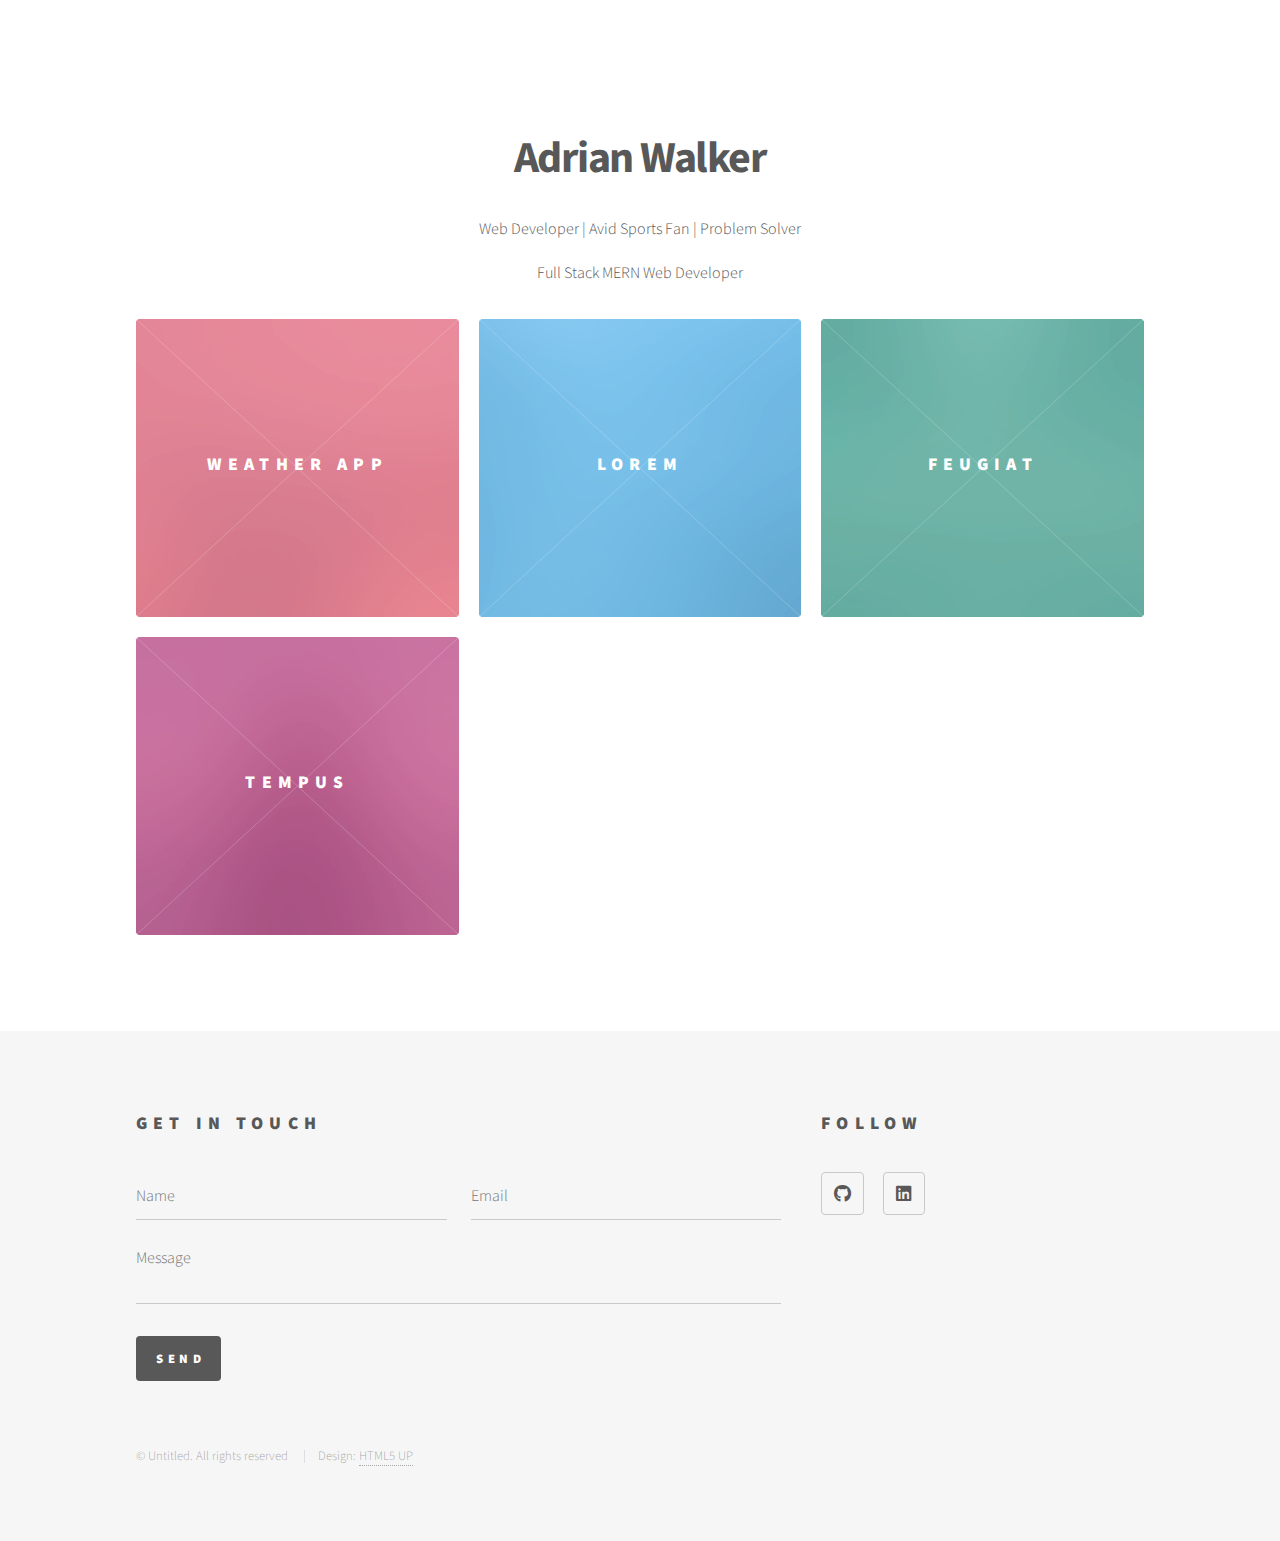
==== index.html @ 92f8aa4a "portfolio" ====
<!DOCTYPE HTML>
<!--
	Phantom by HTML5 UP
	html5up.net | @ajlkn
	Free for personal and commercial use under the CCA 3.0 license (html5up.net/license)
-->
<html>

<head>
	<title>Adrian Walker Portfolio</title>
	<meta charset="utf-8" />
	<meta name="viewport" content="width=device-width, initial-scale=1, user-scalable=no" />
	<link rel="stylesheet" href="assets/css/main.css" />
	<noscript>
		<link rel="stylesheet" href="assets/css/noscript.css" />
	</noscript>
</head>

<body class="is-preload">
	<!-- Wrapper -->
	<div id="wrapper">

		<!-- Header -->
		<header id="header">
			<div class="inner">

				<!-- Logo -->
				<!-- <a href="index.html" class="logo">
									<span class="symbol"><img src="images/logo.svg" alt="" /></span><span class="title">Adrian Walker</span>
								</a> -->

				<!-- Nav -->
				<!-- <nav>
									<ul>
										<li><a href="#menu">Menu</a></li>
									</ul>
								</nav> -->

			</div>
		</header>

		<!-- Menu
					<nav id="menu">
						<h2>Menu</h2>
						<ul>
							<li><a href="index.html">Home</a></li>
							<li><a href="generic.html">Ipsum veroeros</a></li>
							<li><a href="generic.html">Tempus etiam</a></li>
							<li><a href="generic.html">Consequat dolor</a></li>
							<li><a href="elements.html">Elements</a></li>
						</ul>
					</nav> -->

		<!-- Main -->
		<div id="main">
			<div class="inner">
				<header id="name">
					<h1>Adrian Walker</h1>
					<p>Web Developer | Avid Sports Fan | Problem Solver</p>
					<p>Full Stack MERN Web Developer</p>
				</header>
				<section class="tiles">
					<article class="style1">
						<span class="image">
							<img src="images/pic01.jpg" alt="" />
						</span>
						<a href="generic.html">
							<h2>Weather App</h2>
							<div class="content">
								<ul>
									<li>React</li>
									<li>Javascript</li>
									<li>Css</li>
								</ul>
							</div>
						</a>
					</article>
					<article class="style2">
						<span class="image">
							<img src="images/pic02.jpg" alt="" />
						</span>
						<a href="generic.html">
							<h2>Lorem</h2>
							<div class="content">
								<p>Sed nisl arcu euismod sit amet nisi lorem etiam dolor veroeros et feugiat.</p>
							</div>
						</a>
					</article>
					<article class="style3">
						<span class="image">
							<img src="images/pic03.jpg" alt="" />
						</span>
						<a href="generic.html">
							<h2>Feugiat</h2>
							<div class="content">
								<p>Sed nisl arcu euismod sit amet nisi lorem etiam dolor veroeros et feugiat.</p>
							</div>
						</a>
					</article>
					<article class="style4">
						<span class="image">
							<img src="images/pic04.jpg" alt="" />
						</span>
						<a href="generic.html">
							<h2>Tempus</h2>
							<div class="content">
								<p>Sed nisl arcu euismod sit amet nisi lorem etiam dolor veroeros et feugiat.</p>
							</div>
						</a>
					</article>
					<!-- <article class="style5">
						<span class="image">
							<img src="images/pic05.jpg" alt="" />
						</span>
						<a href="generic.html">
							<h2>Aliquam</h2>
							<div class="content">
								<p>Sed nisl arcu euismod sit amet nisi lorem etiam dolor veroeros et feugiat.</p>
							</div>
						</a>
					</article>
					<article class="style6">
						<span class="image">
							<img src="images/pic06.jpg" alt="" />
						</span>
						<a href="generic.html">
							<h2>Veroeros</h2>
							<div class="content">
								<p>Sed nisl arcu euismod sit amet nisi lorem etiam dolor veroeros et feugiat.</p>
							</div>
						</a>
					</article> -->
					<!-- <article class="style2">
						<span class="image">
							<img src="images/pic07.jpg" alt="" />
						</span>
						<a href="generic.html">
							<h2>Ipsum</h2>
							<div class="content">
								<p>Sed nisl arcu euismod sit amet nisi lorem etiam dolor veroeros et feugiat.</p>
							</div>
						</a>
					</article>
					<article class="style3">
						<span class="image">
							<img src="images/pic08.jpg" alt="" />
						</span>
						<a href="generic.html">
							<h2>Dolor</h2>
							<div class="content">
								<p>Sed nisl arcu euismod sit amet nisi lorem etiam dolor veroeros et feugiat.</p>
							</div>
						</a>
					</article>
					<article class="style1">
						<span class="image">
							<img src="images/pic09.jpg" alt="" />
						</span>
						<a href="generic.html">
							<h2>Nullam</h2>
							<div class="content">
								<p>Sed nisl arcu euismod sit amet nisi lorem etiam dolor veroeros et feugiat.</p>
							</div>
						</a>
					</article> -->
					<!-- <article class="style5">
						<span class="image">
							<img src="images/pic10.jpg" alt="" />
						</span>
						<a href="generic.html">
							<h2>Ultricies</h2>
							<div class="content">
								<p>Sed nisl arcu euismod sit amet nisi lorem etiam dolor veroeros et feugiat.</p>
							</div>
						</a>
					</article>
					<article class="style6">
						<span class="image">
							<img src="images/pic11.jpg" alt="" />
						</span>
						<a href="generic.html">
							<h2>Dictum</h2>
							<div class="content">
								<p>Sed nisl arcu euismod sit amet nisi lorem etiam dolor veroeros et feugiat.</p>
							</div>
						</a>
					</article>
					<article class="style4">
						<span class="image">
							<img src="images/pic12.jpg" alt="" />
						</span>
						<a href="generic.html">
							<h2>Pretium</h2>
							<div class="content">
								<p>Sed nisl arcu euismod sit amet nisi lorem etiam dolor veroeros et feugiat.</p>
							</div>
						</a>
					</article> -->
				</section>
			</div>
		</div>

		<!-- Footer -->
		<footer id="footer">
			<div class="inner">
				<section>
					<h2>Get in touch</h2>
					<form method="post" action="#">
						<div class="fields">
							<div class="field half">
								<input type="text" name="name" id="name" placeholder="Name" />
							</div>
							<div class="field half">
								<input type="email" name="email" id="email" placeholder="Email" />
							</div>
							<div class="field">
								<textarea name="message" id="message" placeholder="Message"></textarea>
							</div>
						</div>
						<ul class="actions">
							<li><input type="submit" value="Send" class="primary" /></li>
						</ul>
					</form>
				</section>
				<section>
					<h2>Follow</h2>
					<ul class="icons">
						<!-- <li><a href="#" class="icon brands style2 fa-twitter"><span class="label">Twitter</span></a>
						</li>
						<li><a href="#" class="icon brands style2 fa-facebook-f"><span class="label">Facebook</span></a>
						</li>
						<li><a href="#" class="icon brands style2 fa-instagram"><span class="label">Instagram</span></a>
						</li>
						<li><a href="#" class="icon brands style2 fa-dribbble"><span class="label">Dribbble</span></a>
						</li> -->
						<li><a href="#" class="icon brands style2 fa-github"><span class="label">GitHub</span></a></li>
						<li><a href="#" class="icon brands style2 fa-linkedin"><span class="label">500px</span></a></li>
						<!-- <li><a href="#" class="icon solid style2 fa-phone"><span class="label">Phone</span></a></li> -->
						<!-- <li><a href="#" class="icon solid style2 fa-envelope"><span class="label">Email</span></a></li> -->
					</ul>
				</section>
				<ul class="copyright">
					<li>&copy; Untitled. All rights reserved</li>
					<li>Design: <a href="http://html5up.net">HTML5 UP</a></li>
				</ul>
			</div>
		</footer>

	</div>

	<!-- Scripts -->
	<script src="assets/js/jquery.min.js"></script>
	<script src="assets/js/browser.min.js"></script>
	<script src="assets/js/breakpoints.min.js"></script>
	<script src="assets/js/util.js"></script>
	<script src="assets/js/main.js"></script>

</body>

</html>
---- assets/css/main.css ----
@import url(fontawesome-all.min.css);
@import url("https://fonts.googleapis.com/css?family=Source+Sans+Pro:300,700,900");

/*
	Phantom by HTML5 UP
	html5up.net | @ajlkn
	Free for personal and commercial use under the CCA 3.0 license (html5up.net/license)
*/

html, body, div, span, applet, object,
iframe, h1, h2, h3, h4, h5, h6, p, blockquote,
pre, a, abbr, acronym, address, big, cite,
code, del, dfn, em, img, ins, kbd, q, s, samp,
small, strike, strong, sub, sup, tt, var, b,
u, i, center, dl, dt, dd, ol, ul, li, fieldset,
form, label, legend, table, caption, tbody,
tfoot, thead, tr, th, td, article, aside,
canvas, details, embed, figure, figcaption,
footer, header, hgroup, menu, nav, output, ruby,
section, summary, time, mark, audio, video {
	margin: 0;
	padding: 0;
	border: 0;
	font-size: 100%;
	font: inherit;
	vertical-align: baseline;}

article, aside, details, figcaption, figure,
footer, header, hgroup, menu, nav, section {
	display: block;}

body {
	line-height: 1;
}


ol, ul {
	list-style: none;
}

blockquote, q {
	quotes: none;
}

	blockquote:before, blockquote:after, q:before, q:after {
		content: '';
		content: none;
	}

table {
	border-collapse: collapse;
	border-spacing: 0;
}

body {
	-webkit-text-size-adjust: none;
}

mark {
	background-color: transparent;
	color: inherit;
}

input::-moz-focus-inner {
	border: 0;
	padding: 0;
}

input, select, textarea {
	-moz-appearance: none;
	-webkit-appearance: none;
	-ms-appearance: none;
	appearance: none;
}

/* Basic */

	@-ms-viewport {
		width: device-width;
	}

	body {
		-ms-overflow-style: scrollbar;
	}

	@media screen and (max-width: 480px) {

		html, body {
			min-width: 320px;
		}

	}

	html {
		box-sizing: border-box;
	}

	*, *:before, *:after {
		box-sizing: inherit;
	}

	body {
		background: #ffffff;
	}

		body.is-preload *, body.is-preload *:before, body.is-preload *:after {
			-moz-animation: none !important;
			-webkit-animation: none !important;
			-ms-animation: none !important;
			animation: none !important;
			-moz-transition: none !important;
			-webkit-transition: none !important;
			-ms-transition: none !important;
			transition: none !important;
		}

/* Type */

	body, input, select, textarea {
		color: #585858;
		font-family: "Source Sans Pro", Helvetica, sans-serif;
		font-size: 16pt;
		font-weight: 300;
		line-height: 1.75;
	}

		@media screen and (max-width: 1680px) {

			body, input, select, textarea {
				font-size: 14pt;
			}

		}

		@media screen and (max-width: 1280px) {

			body, input, select, textarea {
				font-size: 12pt;
			}

		}

	a {
		-moz-transition: border-bottom-color 0.2s ease, color 0.2s ease;
		-webkit-transition: border-bottom-color 0.2s ease, color 0.2s ease;
		-ms-transition: border-bottom-color 0.2s ease, color 0.2s ease;
		transition: border-bottom-color 0.2s ease, color 0.2s ease;
		text-decoration: none;
		color: #585858;
		border-bottom: dotted 1px rgba(88, 88, 88, 0.5);
	}

		a:hover {
			border-bottom-color: transparent;
			color: #f2849e !important;
		}

	strong, b {
		font-weight: 900;
	}

	em, i {
		font-style: italic;
	}

	p {
		margin: 0 0 2em 0;
	}

	h1 {
		font-size: 2.75em;
		font-weight: 700;
		line-height: 1.3;
		margin: 0 0 1em 0;
		letter-spacing: -0.035em;
	}

		h1 a {
			color: inherit;
		}

		@media screen and (max-width: 736px) {

			h1 {
				font-size: 2em;
				margin: 0 0 1em 0;
			}

		}

		@media screen and (max-width: 360px) {

			h1 {
				font-size: 1.75em;
			}

		}

	h2, h3, h4, h5, h6 {
		font-weight: 900;
		line-height: 1.5;
		margin: 0 0 2em 0;
		text-transform: uppercase;
		letter-spacing: 0.35em;
	}

		h2 a, h3 a, h4 a, h5 a, h6 a {
			color: inherit;
		}

	h2 {
		font-size: 1.1em;
	}

	h3 {
		font-size: 1em;
	}

	h4 {
		font-size: 0.8em;
	}

	h5 {
		font-size: 0.8em;
	}

	h6 {
		font-size: 0.8em;
	}

	@media screen and (max-width: 980px) {

		h1 br, h2 br, h3 br, h4 br, h5 br, h6 br {
			display: none;
		}

	}

	@media screen and (max-width: 736px) {

		h2 {
			font-size: 1em;
		}

		h3 {
			font-size: 0.8em;
		}

	}

	sub {
		font-size: 0.8em;
		position: relative;
		top: 0.5em;
	}

	sup {
		font-size: 0.8em;
		position: relative;
		top: -0.5em;
	}

	blockquote {
		border-left: solid 4px #c9c9c9;
		font-style: italic;
		margin: 0 0 2em 0;
		padding: 0.5em 0 0.5em 2em;
	}

	code {
		background: rgba(144, 144, 144, 0.075);
		border-radius: 4px;
		border: solid 1px #c9c9c9;
		font-family: "Courier New", monospace;
		font-size: 0.9em;
		margin: 0 0.25em;
		padding: 0.25em 0.65em;
	}

	pre {
		-webkit-overflow-scrolling: touch;
		font-family: "Courier New", monospace;
		font-size: 0.9em;
		margin: 0 0 2em 0;
	}

		pre code {
			display: block;
			line-height: 1.75;
			padding: 1em 1.5em;
			overflow-x: auto;
		}

	hr {
		border: 0;
		border-bottom: solid 1px #c9c9c9;
		margin: 2em 0;
	}

		hr.major {
			margin: 3em 0;
		}

	.align-left {
		text-align: left;
	}

	.align-center {
		text-align: center;
	}

	.align-right {
		text-align: right;
	}

/* Row */

	.row {
		display: flex;
		flex-wrap: wrap;
		box-sizing: border-box;
		align-items: stretch;
	}

		.row > * {
			box-sizing: border-box;
		}

		.row.gtr-uniform > * > :last-child {
			margin-bottom: 0;
		}

		.row.aln-left {
			justify-content: flex-start;
		}

		.row.aln-center {
			justify-content: center;
		}

		.row.aln-right {
			justify-content: flex-end;
		}

		.row.aln-top {
			align-items: flex-start;
		}

		.row.aln-middle {
			align-items: center;
		}

		.row.aln-bottom {
			align-items: flex-end;
		}

		.row > .imp {
			order: -1;
		}

		.row > .col-1 {
			width: 8.33333%;
		}

		.row > .off-1 {
			margin-left: 8.33333%;
		}

		.row > .col-2 {
			width: 16.66667%;
		}

		.row > .off-2 {
			margin-left: 16.66667%;
		}

		.row > .col-3 {
			width: 25%;
		}

		.row > .off-3 {
			margin-left: 25%;
		}

		.row > .col-4 {
			width: 33.33333%;
		}

		.row > .off-4 {
			margin-left: 33.33333%;
		}

		.row > .col-5 {
			width: 41.66667%;
		}

		.row > .off-5 {
			margin-left: 41.66667%;
		}

		.row > .col-6 {
			width: 50%;
		}

		.row > .off-6 {
			margin-left: 50%;
		}

		.row > .col-7 {
			width: 58.33333%;
		}

		.row > .off-7 {
			margin-left: 58.33333%;
		}

		.row > .col-8 {
			width: 66.66667%;
		}

		.row > .off-8 {
			margin-left: 66.66667%;
		}

		.row > .col-9 {
			width: 75%;
		}

		.row > .off-9 {
			margin-left: 75%;
		}

		.row > .col-10 {
			width: 83.33333%;
		}

		.row > .off-10 {
			margin-left: 83.33333%;
		}

		.row > .col-11 {
			width: 91.66667%;
		}

		.row > .off-11 {
			margin-left: 91.66667%;
		}

		.row > .col-12 {
			width: 100%;
		}

		.row > .off-12 {
			margin-left: 100%;
		}

		.row.gtr-0 {
			margin-top: 0;
			margin-left: 0em;
		}

			.row.gtr-0 > * {
				padding: 0 0 0 0em;
			}

			.row.gtr-0.gtr-uniform {
				margin-top: 0em;
			}

				.row.gtr-0.gtr-uniform > * {
					padding-top: 0em;
				}

		.row.gtr-25 {
			margin-top: 0;
			margin-left: -0.5em;
		}

			.row.gtr-25 > * {
				padding: 0 0 0 0.5em;
			}

			.row.gtr-25.gtr-uniform {
				margin-top: -0.5em;
			}

				.row.gtr-25.gtr-uniform > * {
					padding-top: 0.5em;
				}

		.row.gtr-50 {
			margin-top: 0;
			margin-left: -1em;
		}

			.row.gtr-50 > * {
				padding: 0 0 0 1em;
			}

			.row.gtr-50.gtr-uniform {
				margin-top: -1em;
			}

				.row.gtr-50.gtr-uniform > * {
					padding-top: 1em;
				}

		.row {
			margin-top: 0;
			margin-left: -2em;
		}

			.row > * {
				padding: 0 0 0 2em;
			}

			.row.gtr-uniform {
				margin-top: -2em;
			}

				.row.gtr-uniform > * {
					padding-top: 2em;
				}

		.row.gtr-150 {
			margin-top: 0;
			margin-left: -3em;
		}

			.row.gtr-150 > * {
				padding: 0 0 0 3em;
			}

			.row.gtr-150.gtr-uniform {
				margin-top: -3em;
			}

				.row.gtr-150.gtr-uniform > * {
					padding-top: 3em;
				}

		.row.gtr-200 {
			margin-top: 0;
			margin-left: -4em;
		}

			.row.gtr-200 > * {
				padding: 0 0 0 4em;
			}

			.row.gtr-200.gtr-uniform {
				margin-top: -4em;
			}

				.row.gtr-200.gtr-uniform > * {
					padding-top: 4em;
				}

		@media screen and (max-width: 1680px) {

			.row {
				display: flex;
				flex-wrap: wrap;
				box-sizing: border-box;
				align-items: stretch;
			}

				.row > * {
					box-sizing: border-box;
				}

				.row.gtr-uniform > * > :last-child {
					margin-bottom: 0;
				}

				.row.aln-left {
					justify-content: flex-start;
				}

				.row.aln-center {
					justify-content: center;
				}

				.row.aln-right {
					justify-content: flex-end;
				}

				.row.aln-top {
					align-items: flex-start;
				}

				.row.aln-middle {
					align-items: center;
				}

				.row.aln-bottom {
					align-items: flex-end;
				}

				.row > .imp-xlarge {
					order: -1;
				}

				.row > .col-1-xlarge {
					width: 8.33333%;
				}

				.row > .off-1-xlarge {
					margin-left: 8.33333%;
				}

				.row > .col-2-xlarge {
					width: 16.66667%;
				}

				.row > .off-2-xlarge {
					margin-left: 16.66667%;
				}

				.row > .col-3-xlarge {
					width: 25%;
				}

				.row > .off-3-xlarge {
					margin-left: 25%;
				}

				.row > .col-4-xlarge {
					width: 33.33333%;
				}

				.row > .off-4-xlarge {
					margin-left: 33.33333%;
				}

				.row > .col-5-xlarge {
					width: 41.66667%;
				}

				.row > .off-5-xlarge {
					margin-left: 41.66667%;
				}

				.row > .col-6-xlarge {
					width: 50%;
				}

				.row > .off-6-xlarge {
					margin-left: 50%;
				}

				.row > .col-7-xlarge {
					width: 58.33333%;
				}

				.row > .off-7-xlarge {
					margin-left: 58.33333%;
				}

				.row > .col-8-xlarge {
					width: 66.66667%;
				}

				.row > .off-8-xlarge {
					margin-left: 66.66667%;
				}

				.row > .col-9-xlarge {
					width: 75%;
				}

				.row > .off-9-xlarge {
					margin-left: 75%;
				}

				.row > .col-10-xlarge {
					width: 83.33333%;
				}

				.row > .off-10-xlarge {
					margin-left: 83.33333%;
				}

				.row > .col-11-xlarge {
					width: 91.66667%;
				}

				.row > .off-11-xlarge {
					margin-left: 91.66667%;
				}

				.row > .col-12-xlarge {
					width: 100%;
				}

				.row > .off-12-xlarge {
					margin-left: 100%;
				}

				.row.gtr-0 {
					margin-top: 0;
					margin-left: 0em;
				}

					.row.gtr-0 > * {
						padding: 0 0 0 0em;
					}

					.row.gtr-0.gtr-uniform {
						margin-top: 0em;
					}

						.row.gtr-0.gtr-uniform > * {
							padding-top: 0em;
						}

				.row.gtr-25 {
					margin-top: 0;
					margin-left: -0.5em;
				}

					.row.gtr-25 > * {
						padding: 0 0 0 0.5em;
					}

					.row.gtr-25.gtr-uniform {
						margin-top: -0.5em;
					}

						.row.gtr-25.gtr-uniform > * {
							padding-top: 0.5em;
						}

				.row.gtr-50 {
					margin-top: 0;
					margin-left: -1em;
				}

					.row.gtr-50 > * {
						padding: 0 0 0 1em;
					}

					.row.gtr-50.gtr-uniform {
						margin-top: -1em;
					}

						.row.gtr-50.gtr-uniform > * {
							padding-top: 1em;
						}

				.row {
					margin-top: 0;
					margin-left: -2em;
				}

					.row > * {
						padding: 0 0 0 2em;
					}

					.row.gtr-uniform {
						margin-top: -2em;
					}

						.row.gtr-uniform > * {
							padding-top: 2em;
						}

				.row.gtr-150 {
					margin-top: 0;
					margin-left: -3em;
				}

					.row.gtr-150 > * {
						padding: 0 0 0 3em;
					}

					.row.gtr-150.gtr-uniform {
						margin-top: -3em;
					}

						.row.gtr-150.gtr-uniform > * {
							padding-top: 3em;
						}

				.row.gtr-200 {
					margin-top: 0;
					margin-left: -4em;
				}

					.row.gtr-200 > * {
						padding: 0 0 0 4em;
					}

					.row.gtr-200.gtr-uniform {
						margin-top: -4em;
					}

						.row.gtr-200.gtr-uniform > * {
							padding-top: 4em;
						}

		}

		@media screen and (max-width: 1280px) {

			.row {
				display: flex;
				flex-wrap: wrap;
				box-sizing: border-box;
				align-items: stretch;
			}

				.row > * {
					box-sizing: border-box;
				}

				.row.gtr-uniform > * > :last-child {
					margin-bottom: 0;
				}

				.row.aln-left {
					justify-content: flex-start;
				}

				.row.aln-center {
					justify-content: center;
				}

				.row.aln-right {
					justify-content: flex-end;
				}

				.row.aln-top {
					align-items: flex-start;
				}

				.row.aln-middle {
					align-items: center;
				}

				.row.aln-bottom {
					align-items: flex-end;
				}

				.row > .imp-large {
					order: -1;
				}

				.row > .col-1-large {
					width: 8.33333%;
				}

				.row > .off-1-large {
					margin-left: 8.33333%;
				}

				.row > .col-2-large {
					width: 16.66667%;
				}

				.row > .off-2-large {
					margin-left: 16.66667%;
				}

				.row > .col-3-large {
					width: 25%;
				}

				.row > .off-3-large {
					margin-left: 25%;
				}

				.row > .col-4-large {
					width: 33.33333%;
				}

				.row > .off-4-large {
					margin-left: 33.33333%;
				}

				.row > .col-5-large {
					width: 41.66667%;
				}

				.row > .off-5-large {
					margin-left: 41.66667%;
				}

				.row > .col-6-large {
					width: 50%;
				}

				.row > .off-6-large {
					margin-left: 50%;
				}

				.row > .col-7-large {
					width: 58.33333%;
				}

				.row > .off-7-large {
					margin-left: 58.33333%;
				}

				.row > .col-8-large {
					width: 66.66667%;
				}

				.row > .off-8-large {
					margin-left: 66.66667%;
				}

				.row > .col-9-large {
					width: 75%;
				}

				.row > .off-9-large {
					margin-left: 75%;
				}

				.row > .col-10-large {
					width: 83.33333%;
				}

				.row > .off-10-large {
					margin-left: 83.33333%;
				}

				.row > .col-11-large {
					width: 91.66667%;
				}

				.row > .off-11-large {
					margin-left: 91.66667%;
				}

				.row > .col-12-large {
					width: 100%;
				}

				.row > .off-12-large {
					margin-left: 100%;
				}

				.row.gtr-0 {
					margin-top: 0;
					margin-left: 0em;
				}

					.row.gtr-0 > * {
						padding: 0 0 0 0em;
					}

					.row.gtr-0.gtr-uniform {
						margin-top: 0em;
					}

						.row.gtr-0.gtr-uniform > * {
							padding-top: 0em;
						}

				.row.gtr-25 {
					margin-top: 0;
					margin-left: -0.5em;
				}

					.row.gtr-25 > * {
						padding: 0 0 0 0.5em;
					}

					.row.gtr-25.gtr-uniform {
						margin-top: -0.5em;
					}

						.row.gtr-25.gtr-uniform > * {
							padding-top: 0.5em;
						}

				.row.gtr-50 {
					margin-top: 0;
					margin-left: -1em;
				}

					.row.gtr-50 > * {
						padding: 0 0 0 1em;
					}

					.row.gtr-50.gtr-uniform {
						margin-top: -1em;
					}

						.row.gtr-50.gtr-uniform > * {
							padding-top: 1em;
						}

				.row {
					margin-top: 0;
					margin-left: -2em;
				}

					.row > * {
						padding: 0 0 0 2em;
					}

					.row.gtr-uniform {
						margin-top: -2em;
					}

						.row.gtr-uniform > * {
							padding-top: 2em;
						}

				.row.gtr-150 {
					margin-top: 0;
					margin-left: -3em;
				}

					.row.gtr-150 > * {
						padding: 0 0 0 3em;
					}

					.row.gtr-150.gtr-uniform {
						margin-top: -3em;
					}

						.row.gtr-150.gtr-uniform > * {
							padding-top: 3em;
						}

				.row.gtr-200 {
					margin-top: 0;
					margin-left: -4em;
				}

					.row.gtr-200 > * {
						padding: 0 0 0 4em;
					}

					.row.gtr-200.gtr-uniform {
						margin-top: -4em;
					}

						.row.gtr-200.gtr-uniform > * {
							padding-top: 4em;
						}

		}

		@media screen and (max-width: 980px) {

			.row {
				display: flex;
				flex-wrap: wrap;
				box-sizing: border-box;
				align-items: stretch;
			}

				.row > * {
					box-sizing: border-box;
				}

				.row.gtr-uniform > * > :last-child {
					margin-bottom: 0;
				}

				.row.aln-left {
					justify-content: flex-start;
				}

				.row.aln-center {
					justify-content: center;
				}

				.row.aln-right {
					justify-content: flex-end;
				}

				.row.aln-top {
					align-items: flex-start;
				}

				.row.aln-middle {
					align-items: center;
				}

				.row.aln-bottom {
					align-items: flex-end;
				}

				.row > .imp-medium {
					order: -1;
				}

				.row > .col-1-medium {
					width: 8.33333%;
				}

				.row > .off-1-medium {
					margin-left: 8.33333%;
				}

				.row > .col-2-medium {
					width: 16.66667%;
				}

				.row > .off-2-medium {
					margin-left: 16.66667%;
				}

				.row > .col-3-medium {
					width: 25%;
				}

				.row > .off-3-medium {
					margin-left: 25%;
				}

				.row > .col-4-medium {
					width: 33.33333%;
				}

				.row > .off-4-medium {
					margin-left: 33.33333%;
				}

				.row > .col-5-medium {
					width: 41.66667%;
				}

				.row > .off-5-medium {
					margin-left: 41.66667%;
				}

				.row > .col-6-medium {
					width: 50%;
				}

				.row > .off-6-medium {
					margin-left: 50%;
				}

				.row > .col-7-medium {
					width: 58.33333%;
				}

				.row > .off-7-medium {
					margin-left: 58.33333%;
				}

				.row > .col-8-medium {
					width: 66.66667%;
				}

				.row > .off-8-medium {
					margin-left: 66.66667%;
				}

				.row > .col-9-medium {
					width: 75%;
				}

				.row > .off-9-medium {
					margin-left: 75%;
				}

				.row > .col-10-medium {
					width: 83.33333%;
				}

				.row > .off-10-medium {
					margin-left: 83.33333%;
				}

				.row > .col-11-medium {
					width: 91.66667%;
				}

				.row > .off-11-medium {
					margin-left: 91.66667%;
				}

				.row > .col-12-medium {
					width: 100%;
				}

				.row > .off-12-medium {
					margin-left: 100%;
				}

				.row.gtr-0 {
					margin-top: 0;
					margin-left: 0em;
				}

					.row.gtr-0 > * {
						padding: 0 0 0 0em;
					}

					.row.gtr-0.gtr-uniform {
						margin-top: 0em;
					}

						.row.gtr-0.gtr-uniform > * {
							padding-top: 0em;
						}

				.row.gtr-25 {
					margin-top: 0;
					margin-left: -0.375em;
				}

					.row.gtr-25 > * {
						padding: 0 0 0 0.375em;
					}

					.row.gtr-25.gtr-uniform {
						margin-top: -0.375em;
					}

						.row.gtr-25.gtr-uniform > * {
							padding-top: 0.375em;
						}

				.row.gtr-50 {
					margin-top: 0;
					margin-left: -0.75em;
				}

					.row.gtr-50 > * {
						padding: 0 0 0 0.75em;
					}

					.row.gtr-50.gtr-uniform {
						margin-top: -0.75em;
					}

						.row.gtr-50.gtr-uniform > * {
							padding-top: 0.75em;
						}

				.row {
					margin-top: 0;
					margin-left: -1.5em;
				}

					.row > * {
						padding: 0 0 0 1.5em;
					}

					.row.gtr-uniform {
						margin-top: -1.5em;
					}

						.row.gtr-uniform > * {
							padding-top: 1.5em;
						}

				.row.gtr-150 {
					margin-top: 0;
					margin-left: -2.25em;
				}

					.row.gtr-150 > * {
						padding: 0 0 0 2.25em;
					}

					.row.gtr-150.gtr-uniform {
						margin-top: -2.25em;
					}

						.row.gtr-150.gtr-uniform > * {
							padding-top: 2.25em;
						}

				.row.gtr-200 {
					margin-top: 0;
					margin-left: -3em;
				}

					.row.gtr-200 > * {
						padding: 0 0 0 3em;
					}

					.row.gtr-200.gtr-uniform {
						margin-top: -3em;
					}

						.row.gtr-200.gtr-uniform > * {
							padding-top: 3em;
						}

		}

		@media screen and (max-width: 736px) {

			.row {
				display: flex;
				flex-wrap: wrap;
				box-sizing: border-box;
				align-items: stretch;
			}

				.row > * {
					box-sizing: border-box;
				}

				.row.gtr-uniform > * > :last-child {
					margin-bottom: 0;
				}

				.row.aln-left {
					justify-content: flex-start;
				}

				.row.aln-center {
					justify-content: center;
				}

				.row.aln-right {
					justify-content: flex-end;
				}

				.row.aln-top {
					align-items: flex-start;
				}

				.row.aln-middle {
					align-items: center;
				}

				.row.aln-bottom {
					align-items: flex-end;
				}

				.row > .imp-small {
					order: -1;
				}

				.row > .col-1-small {
					width: 8.33333%;
				}

				.row > .off-1-small {
					margin-left: 8.33333%;
				}

				.row > .col-2-small {
					width: 16.66667%;
				}

				.row > .off-2-small {
					margin-left: 16.66667%;
				}

				.row > .col-3-small {
					width: 25%;
				}

				.row > .off-3-small {
					margin-left: 25%;
				}

				.row > .col-4-small {
					width: 33.33333%;
				}

				.row > .off-4-small {
					margin-left: 33.33333%;
				}

				.row > .col-5-small {
					width: 41.66667%;
				}

				.row > .off-5-small {
					margin-left: 41.66667%;
				}

				.row > .col-6-small {
					width: 50%;
				}

				.row > .off-6-small {
					margin-left: 50%;
				}

				.row > .col-7-small {
					width: 58.33333%;
				}

				.row > .off-7-small {
					margin-left: 58.33333%;
				}

				.row > .col-8-small {
					width: 66.66667%;
				}

				.row > .off-8-small {
					margin-left: 66.66667%;
				}

				.row > .col-9-small {
					width: 75%;
				}

				.row > .off-9-small {
					margin-left: 75%;
				}

				.row > .col-10-small {
					width: 83.33333%;
				}

				.row > .off-10-small {
					margin-left: 83.33333%;
				}

				.row > .col-11-small {
					width: 91.66667%;
				}

				.row > .off-11-small {
					margin-left: 91.66667%;
				}

				.row > .col-12-small {
					width: 100%;
				}

				.row > .off-12-small {
					margin-left: 100%;
				}

				.row.gtr-0 {
					margin-top: 0;
					margin-left: 0em;
				}

					.row.gtr-0 > * {
						padding: 0 0 0 0em;
					}

					.row.gtr-0.gtr-uniform {
						margin-top: 0em;
					}

						.row.gtr-0.gtr-uniform > * {
							padding-top: 0em;
						}

				.row.gtr-25 {
					margin-top: 0;
					margin-left: -0.25em;
				}

					.row.gtr-25 > * {
						padding: 0 0 0 0.25em;
					}

					.row.gtr-25.gtr-uniform {
						margin-top: -0.25em;
					}

						.row.gtr-25.gtr-uniform > * {
							padding-top: 0.25em;
						}

				.row.gtr-50 {
					margin-top: 0;
					margin-left: -0.5em;
				}

					.row.gtr-50 > * {
						padding: 0 0 0 0.5em;
					}

					.row.gtr-50.gtr-uniform {
						margin-top: -0.5em;
					}

						.row.gtr-50.gtr-uniform > * {
							padding-top: 0.5em;
						}

				.row {
					margin-top: 0;
					margin-left: -1em;
				}

					.row > * {
						padding: 0 0 0 1em;
					}

					.row.gtr-uniform {
						margin-top: -1em;
					}

						.row.gtr-uniform > * {
							padding-top: 1em;
						}

				.row.gtr-150 {
					margin-top: 0;
					margin-left: -1.5em;
				}

					.row.gtr-150 > * {
						padding: 0 0 0 1.5em;
					}

					.row.gtr-150.gtr-uniform {
						margin-top: -1.5em;
					}

						.row.gtr-150.gtr-uniform > * {
							padding-top: 1.5em;
						}

				.row.gtr-200 {
					margin-top: 0;
					margin-left: -2em;
				}

					.row.gtr-200 > * {
						padding: 0 0 0 2em;
					}

					.row.gtr-200.gtr-uniform {
						margin-top: -2em;
					}

						.row.gtr-200.gtr-uniform > * {
							padding-top: 2em;
						}

		}

		@media screen and (max-width: 480px) {

			.row {
				display: flex;
				flex-wrap: wrap;
				box-sizing: border-box;
				align-items: stretch;
			}

				.row > * {
					box-sizing: border-box;
				}

				.row.gtr-uniform > * > :last-child {
					margin-bottom: 0;
				}

				.row.aln-left {
					justify-content: flex-start;
				}

				.row.aln-center {
					justify-content: center;
				}

				.row.aln-right {
					justify-content: flex-end;
				}

				.row.aln-top {
					align-items: flex-start;
				}

				.row.aln-middle {
					align-items: center;
				}

				.row.aln-bottom {
					align-items: flex-end;
				}

				.row > .imp-xsmall {
					order: -1;
				}

				.row > .col-1-xsmall {
					width: 8.33333%;
				}

				.row > .off-1-xsmall {
					margin-left: 8.33333%;
				}

				.row > .col-2-xsmall {
					width: 16.66667%;
				}

				.row > .off-2-xsmall {
					margin-left: 16.66667%;
				}

				.row > .col-3-xsmall {
					width: 25%;
				}

				.row > .off-3-xsmall {
					margin-left: 25%;
				}

				.row > .col-4-xsmall {
					width: 33.33333%;
				}

				.row > .off-4-xsmall {
					margin-left: 33.33333%;
				}

				.row > .col-5-xsmall {
					width: 41.66667%;
				}

				.row > .off-5-xsmall {
					margin-left: 41.66667%;
				}

				.row > .col-6-xsmall {
					width: 50%;
				}

				.row > .off-6-xsmall {
					margin-left: 50%;
				}

				.row > .col-7-xsmall {
					width: 58.33333%;
				}

				.row > .off-7-xsmall {
					margin-left: 58.33333%;
				}

				.row > .col-8-xsmall {
					width: 66.66667%;
				}

				.row > .off-8-xsmall {
					margin-left: 66.66667%;
				}

				.row > .col-9-xsmall {
					width: 75%;
				}

				.row > .off-9-xsmall {
					margin-left: 75%;
				}

				.row > .col-10-xsmall {
					width: 83.33333%;
				}

				.row > .off-10-xsmall {
					margin-left: 83.33333%;
				}

				.row > .col-11-xsmall {
					width: 91.66667%;
				}

				.row > .off-11-xsmall {
					margin-left: 91.66667%;
				}

				.row > .col-12-xsmall {
					width: 100%;
				}

				.row > .off-12-xsmall {
					margin-left: 100%;
				}

				.row.gtr-0 {
					margin-top: 0;
					margin-left: 0em;
				}

					.row.gtr-0 > * {
						padding: 0 0 0 0em;
					}

					.row.gtr-0.gtr-uniform {
						margin-top: 0em;
					}

						.row.gtr-0.gtr-uniform > * {
							padding-top: 0em;
						}

				.row.gtr-25 {
					margin-top: 0;
					margin-left: -0.25em;
				}

					.row.gtr-25 > * {
						padding: 0 0 0 0.25em;
					}

					.row.gtr-25.gtr-uniform {
						margin-top: -0.25em;
					}

						.row.gtr-25.gtr-uniform > * {
							padding-top: 0.25em;
						}

				.row.gtr-50 {
					margin-top: 0;
					margin-left: -0.5em;
				}

					.row.gtr-50 > * {
						padding: 0 0 0 0.5em;
					}

					.row.gtr-50.gtr-uniform {
						margin-top: -0.5em;
					}

						.row.gtr-50.gtr-uniform > * {
							padding-top: 0.5em;
						}

				.row {
					margin-top: 0;
					margin-left: -1em;
				}

					.row > * {
						padding: 0 0 0 1em;
					}

					.row.gtr-uniform {
						margin-top: -1em;
					}

						.row.gtr-uniform > * {
							padding-top: 1em;
						}

				.row.gtr-150 {
					margin-top: 0;
					margin-left: -1.5em;
				}

					.row.gtr-150 > * {
						padding: 0 0 0 1.5em;
					}

					.row.gtr-150.gtr-uniform {
						margin-top: -1.5em;
					}

						.row.gtr-150.gtr-uniform > * {
							padding-top: 1.5em;
						}

				.row.gtr-200 {
					margin-top: 0;
					margin-left: -2em;
				}

					.row.gtr-200 > * {
						padding: 0 0 0 2em;
					}

					.row.gtr-200.gtr-uniform {
						margin-top: -2em;
					}

						.row.gtr-200.gtr-uniform > * {
							padding-top: 2em;
						}

		}

/* Section/Article */

	section.special, article.special {
		text-align: center;
	}

	header p {
		margin-top: -1em;
	}

	@media screen and (max-width: 736px) {

		header p {
			margin-top: 0;
		}

	}

/* Icon */

	.icon {
		text-decoration: none;
		border-bottom: none;
		position: relative;
	}

		.icon:before {
			-moz-osx-font-smoothing: grayscale;
			-webkit-font-smoothing: antialiased;
			display: inline-block;
			font-style: normal;
			font-variant: normal;
			text-rendering: auto;
			line-height: 1;
			text-transform: none !important;
			font-family: 'Font Awesome 5 Free';
			font-weight: 400;
		}

		.icon > .label {
			display: none;
		}

		.icon:before {
			line-height: inherit;
		}

		.icon.solid:before {
			font-weight: 900;
		}

		.icon.brands:before {
			font-family: 'Font Awesome 5 Brands';
		}

		.icon.style2 {
			-moz-transition: background-color 0.2s ease-in-out, color 0.2s ease-in-out, border-color 0.2s ease-in-out;
			-webkit-transition: background-color 0.2s ease-in-out, color 0.2s ease-in-out, border-color 0.2s ease-in-out;
			-ms-transition: background-color 0.2s ease-in-out, color 0.2s ease-in-out, border-color 0.2s ease-in-out;
			transition: background-color 0.2s ease-in-out, color 0.2s ease-in-out, border-color 0.2s ease-in-out;
			background-color: transparent;
			border: solid 1px #c9c9c9;
			border-radius: 4px;
			width: 2.65em;
			height: 2.65em;
			display: inline-block;
			text-align: center;
			line-height: 2.65em;
			color: inherit;
		}

			.icon.style2:before {
				font-size: 1.1em;
			}

			.icon.style2:hover {
				color: #f2849e;
				border-color: #f2849e;
			}

			.icon.style2:active {
				background-color: rgba(242, 132, 158, 0.1);
			}

/* List */

	ol {
		list-style: decimal;
		margin: 0 0 2em 0;
		padding-left: 1.25em;
	}

		ol li {
			padding-left: 0.25em;
		}

	ul {
		list-style: disc;
		margin: 0 0 2em 0;
		padding-left: 1em;
	}

		ul li {
			padding-left: 0.5em;
		}

		ul.alt {
			list-style: none;
			padding-left: 0;
		}

			ul.alt li {
				border-top: solid 1px #c9c9c9;
				padding: 0.5em 0;
			}

				ul.alt li:first-child {
					border-top: 0;
					padding-top: 0;
				}

	dl {
		margin: 0 0 2em 0;
	}

		dl dt {
			display: block;
			font-weight: 900;
			margin: 0 0 1em 0;
		}

		dl dd {
			margin-left: 2em;
		}

/* Actions */

	ul.actions {
		display: -moz-flex;
		display: -webkit-flex;
		display: -ms-flex;
		display: flex;
		cursor: default;
		list-style: none;
		margin-left: -1em;
		padding-left: 0;
	}

		ul.actions li {
			padding: 0 0 0 1em;
			vertical-align: middle;
		}

		ul.actions.special {
			-moz-justify-content: center;
			-webkit-justify-content: center;
			-ms-justify-content: center;
			justify-content: center;
			width: 100%;
			margin-left: 0;
		}

			ul.actions.special li:first-child {
				padding-left: 0;
			}

		ul.actions.stacked {
			-moz-flex-direction: column;
			-webkit-flex-direction: column;
			-ms-flex-direction: column;
			flex-direction: column;
			margin-left: 0;
		}

			ul.actions.stacked li {
				padding: 1.3em 0 0 0;
			}

				ul.actions.stacked li:first-child {
					padding-top: 0;
				}

		ul.actions.fit {
			width: calc(100% + 1em);
		}

			ul.actions.fit li {
				-moz-flex-grow: 1;
				-webkit-flex-grow: 1;
				-ms-flex-grow: 1;
				flex-grow: 1;
				-moz-flex-shrink: 1;
				-webkit-flex-shrink: 1;
				-ms-flex-shrink: 1;
				flex-shrink: 1;
				width: 100%;
			}

				ul.actions.fit li > * {
					width: 100%;
				}

			ul.actions.fit.stacked {
				width: 100%;
			}

		@media screen and (max-width: 480px) {

			ul.actions:not(.fixed) {
				-moz-flex-direction: column;
				-webkit-flex-direction: column;
				-ms-flex-direction: column;
				flex-direction: column;
				margin-left: 0;
				width: 100% !important;
			}

				ul.actions:not(.fixed) li {
					-moz-flex-grow: 1;
					-webkit-flex-grow: 1;
					-ms-flex-grow: 1;
					flex-grow: 1;
					-moz-flex-shrink: 1;
					-webkit-flex-shrink: 1;
					-ms-flex-shrink: 1;
					flex-shrink: 1;
					padding: 1em 0 0 0;
					text-align: center;
					width: 100%;
				}

					ul.actions:not(.fixed) li > * {
						width: 100%;
					}

					ul.actions:not(.fixed) li:first-child {
						padding-top: 0;
					}

					ul.actions:not(.fixed) li input[type="submit"],
					ul.actions:not(.fixed) li input[type="reset"],
					ul.actions:not(.fixed) li input[type="button"],
					ul.actions:not(.fixed) li button,
					ul.actions:not(.fixed) li .button {
						width: 100%;
					}

						ul.actions:not(.fixed) li input[type="submit"].icon:before,
						ul.actions:not(.fixed) li input[type="reset"].icon:before,
						ul.actions:not(.fixed) li input[type="button"].icon:before,
						ul.actions:not(.fixed) li button.icon:before,
						ul.actions:not(.fixed) li .button.icon:before {
							margin-left: -0.5rem;
						}

		}

/* Icons */

	ul.icons {
		cursor: default;
		list-style: none;
		padding-left: 0;
		margin: -1em 0 2em -1em;
	}

		ul.icons li {
			display: inline-block;
			padding: 1em 0 0 1em;
		}

/* Form */

	form {
		margin: 0 0 2em 0;
		overflow-x: hidden;
	}

		form > :last-child {
			margin-bottom: 0;
		}

		form > .fields {
			display: -moz-flex;
			display: -webkit-flex;
			display: -ms-flex;
			display: flex;
			-moz-flex-wrap: wrap;
			-webkit-flex-wrap: wrap;
			-ms-flex-wrap: wrap;
			flex-wrap: wrap;
			width: calc(100% + 3em);
			margin: -1.5em 0 2em -1.5em;
		}

			form > .fields > .field {
				-moz-flex-grow: 0;
				-webkit-flex-grow: 0;
				-ms-flex-grow: 0;
				flex-grow: 0;
				-moz-flex-shrink: 0;
				-webkit-flex-shrink: 0;
				-ms-flex-shrink: 0;
				flex-shrink: 0;
				padding: 1.5em 0 0 1.5em;
				width: calc(100% - 1.5em);
			}

				form > .fields > .field.half {
					width: calc(50% - 0.75em);
				}

				form > .fields > .field.third {
					width: calc(100%/3 - 0.5em);
				}

				form > .fields > .field.quarter {
					width: calc(25% - 0.375em);
				}

		@media screen and (max-width: 480px) {

			form > .fields {
				width: calc(100% + 3em);
				margin: -1.5em 0 2em -1.5em;
			}

				form > .fields > .field {
					padding: 1.5em 0 0 1.5em;
					width: calc(100% - 1.5em);
				}

					form > .fields > .field.half {
						width: calc(100% - 1.5em);
					}

					form > .fields > .field.third {
						width: calc(100% - 1.5em);
					}

					form > .fields > .field.quarter {
						width: calc(100% - 1.5em);
					}

		}

	label {
		display: block;
		font-size: 0.9em;
		font-weight: 900;
		margin: 0 0 1em 0;
	}

	input[type="text"],
	input[type="password"],
	input[type="email"],
	input[type="tel"],
	select,
	textarea {
		-moz-appearance: none;
		-webkit-appearance: none;
		-ms-appearance: none;
		appearance: none;
		background-color: transparent;
		border: none;
		border-radius: 0;
		border-bottom: solid 1px #c9c9c9;
		color: inherit;
		display: block;
		outline: 0;
		padding: 0;
		text-decoration: none;
		width: 100%;
	}

		input[type="text"]:invalid,
		input[type="password"]:invalid,
		input[type="email"]:invalid,
		input[type="tel"]:invalid,
		select:invalid,
		textarea:invalid {
			box-shadow: none;
		}

		input[type="text"]:focus,
		input[type="password"]:focus,
		input[type="email"]:focus,
		input[type="tel"]:focus,
		select:focus,
		textarea:focus {
			border-bottom-color: #f2849e;
			box-shadow: inset 0 -1px 0 0 #f2849e;
		}

	select {
		background-image: url("data:image/svg+xml;charset=utf8,%3Csvg xmlns='http://www.w3.org/2000/svg' width='40' height='40' preserveAspectRatio='none' viewBox='0 0 40 40'%3E%3Cpath d='M9.4,12.3l10.4,10.4l10.4-10.4c0.2-0.2,0.5-0.4,0.9-0.4c0.3,0,0.6,0.1,0.9,0.4l3.3,3.3c0.2,0.2,0.4,0.5,0.4,0.9 c0,0.4-0.1,0.6-0.4,0.9L20.7,31.9c-0.2,0.2-0.5,0.4-0.9,0.4c-0.3,0-0.6-0.1-0.9-0.4L4.3,17.3c-0.2-0.2-0.4-0.5-0.4-0.9 c0-0.4,0.1-0.6,0.4-0.9l3.3-3.3c0.2-0.2,0.5-0.4,0.9-0.4S9.1,12.1,9.4,12.3z' fill='%23c9c9c9' /%3E%3C/svg%3E");
		background-size: 1.25rem;
		background-repeat: no-repeat;
		background-position: calc(100% - 1rem) center;
		height: 3em;
		padding-right: 3em;
		text-overflow: ellipsis;
	}

		select option {
			background: #ffffff;
		}

		select:focus::-ms-value {
			background-color: transparent;
		}

		select::-ms-expand {
			display: none;
		}

	input[type="text"],
	input[type="password"],
	input[type="email"],
	select {
		height: 3em;
	}

	textarea {
		padding: 0;
		min-height: 3.75em;
	}

	input[type="checkbox"],
	input[type="radio"] {
		-moz-appearance: none;
		-webkit-appearance: none;
		-ms-appearance: none;
		appearance: none;
		display: block;
		float: left;
		margin-right: -2em;
		opacity: 0;
		width: 1em;
		z-index: -1;
	}

		input[type="checkbox"] + label,
		input[type="radio"] + label {
			text-decoration: none;
			color: #585858;
			cursor: pointer;
			display: inline-block;
			font-size: 1em;
			font-weight: 300;
			padding-left: 2.55em;
			padding-right: 0.75em;
			position: relative;
		}

			input[type="checkbox"] + label:before,
			input[type="radio"] + label:before {
				-moz-osx-font-smoothing: grayscale;
				-webkit-font-smoothing: antialiased;
				display: inline-block;
				font-style: normal;
				font-variant: normal;
				text-rendering: auto;
				line-height: 1;
				text-transform: none !important;
				font-family: 'Font Awesome 5 Free';
				font-weight: 900;
			}

			input[type="checkbox"] + label:before,
			input[type="radio"] + label:before {
				border-radius: 4px;
				border: solid 1px #c9c9c9;
				content: '';
				display: inline-block;
				font-size: 0.8em;
				height: 2.25em;
				left: 0;
				line-height: 2.25em;
				position: absolute;
				text-align: center;
				top: 0;
				width: 2.25em;
			}

		input[type="checkbox"]:checked + label:before,
		input[type="radio"]:checked + label:before {
			background: #585858;
			border-color: #585858;
			color: #ffffff;
			content: '\f00c';
		}

		input[type="checkbox"]:focus + label:before,
		input[type="radio"]:focus + label:before {
			border-color: #f2849e;
			box-shadow: 0 0 0 1px #f2849e;
		}

	input[type="checkbox"] + label:before {
		border-radius: 4px;
	}

	input[type="radio"] + label:before {
		border-radius: 100%;
	}

/* Box */

	.box {
		border-radius: 4px;
		border: solid 1px #c9c9c9;
		margin-bottom: 2em;
		padding: 1.5em;
	}

		.box > :last-child,
		.box > :last-child > :last-child,
		.box > :last-child > :last-child > :last-child {
			margin-bottom: 0;
		}

		.box.alt {
			border: 0;
			border-radius: 0;
			padding: 0;
		}

/* Image */

	.image {
		border-radius: 4px;
		border: 0;
		display: inline-block;
		position: relative;
	}

		.image img {
			border-radius: 4px;
			display: block;
		}

		.image.left, .image.right {
			max-width: 40%;
		}

			.image.left img, .image.right img {
				width: 100%;
			}

		.image.left {
			float: left;
			padding: 0 1.5em 1em 0;
			top: 0.25em;
		}

		.image.right {
			float: right;
			padding: 0 0 1em 1.5em;
			top: 0.25em;
		}

		.image.fit {
			display: block;
			margin: 0 0 2em 0;
			width: 100%;
		}

			.image.fit img {
				width: 100%;
			}

		.image.main {
			display: block;
			margin: 0 0 3em 0;
			width: 100%;
		}

			.image.main img {
				width: 100%;
			}

			@media screen and (max-width: 736px) {

				.image.main {
					margin: 0 0 2em 0;
				}

			}

/* Table */

	.table-wrapper {
		-webkit-overflow-scrolling: touch;
		overflow-x: auto;
	}

	table {
		margin: 0 0 2em 0;
		width: 100%;
	}

		table tbody tr {
			border: solid 1px #c9c9c9;
			border-left: 0;
			border-right: 0;
		}

			table tbody tr:nth-child(2n + 1) {
				background-color: rgba(144, 144, 144, 0.075);
			}

		table td {
			padding: 0.75em 0.75em;
		}

		table th {
			font-size: 0.9em;
			font-weight: 900;
			padding: 0 0.75em 0.75em 0.75em;
			text-align: left;
		}

		table thead {
			border-bottom: solid 2px #c9c9c9;
		}

		table tfoot {
			border-top: solid 2px #c9c9c9;
		}

		table.alt {
			border-collapse: separate;
		}

			table.alt tbody tr td {
				border: solid 1px #c9c9c9;
				border-left-width: 0;
				border-top-width: 0;
			}

				table.alt tbody tr td:first-child {
					border-left-width: 1px;
				}

			table.alt tbody tr:first-child td {
				border-top-width: 1px;
			}

			table.alt thead {
				border-bottom: 0;
			}

			table.alt tfoot {
				border-top: 0;
			}

/* Button */

	input[type="submit"],
	input[type="reset"],
	input[type="button"],
	button,
	.button {
		-moz-appearance: none;
		-webkit-appearance: none;
		-ms-appearance: none;
		appearance: none;
		-moz-transition: background-color 0.2s ease-in-out, color 0.2s ease-in-out, box-shadow 0.2s ease-in-out;
		-webkit-transition: background-color 0.2s ease-in-out, color 0.2s ease-in-out, box-shadow 0.2s ease-in-out;
		-ms-transition: background-color 0.2s ease-in-out, color 0.2s ease-in-out, box-shadow 0.2s ease-in-out;
		transition: background-color 0.2s ease-in-out, color 0.2s ease-in-out, box-shadow 0.2s ease-in-out;
		background-color: transparent;
		border-radius: 4px;
		border: 0;
		box-shadow: inset 0 0 0 2px #585858;
		color: #585858 !important;
		cursor: pointer;
		display: inline-block;
		font-size: 0.8em;
		font-weight: 900;
		height: 3.5em;
		letter-spacing: 0.35em;
		line-height: 3.45em;
		overflow: hidden;
		padding: 0 1.25em 0 1.6em;
		text-align: center;
		text-decoration: none;
		text-overflow: ellipsis;
		text-transform: uppercase;
		white-space: nowrap;
	}

		input[type="submit"].icon:before,
		input[type="reset"].icon:before,
		input[type="button"].icon:before,
		button.icon:before,
		.button.icon:before {
			margin-right: 0.5em;
		}

		input[type="submit"].fit,
		input[type="reset"].fit,
		input[type="button"].fit,
		button.fit,
		.button.fit {
			width: 100%;
		}

		input[type="submit"]:hover,
		input[type="reset"]:hover,
		input[type="button"]:hover,
		button:hover,
		.button:hover {
			color: #f2849e !important;
			box-shadow: inset 0 0 0 2px #f2849e;
		}

		input[type="submit"]:active,
		input[type="reset"]:active,
		input[type="button"]:active,
		button:active,
		.button:active {
			background-color: rgba(242, 132, 158, 0.1);
		}

		input[type="submit"].small,
		input[type="reset"].small,
		input[type="button"].small,
		button.small,
		.button.small {
			font-size: 0.6em;
		}

		input[type="submit"].large,
		input[type="reset"].large,
		input[type="button"].large,
		button.large,
		.button.large {
			font-size: 1em;
		}

		input[type="submit"].primary,
		input[type="reset"].primary,
		input[type="button"].primary,
		button.primary,
		.button.primary {
			box-shadow: none;
			background-color: #585858;
			color: #ffffff !important;
		}

			input[type="submit"].primary:hover,
			input[type="reset"].primary:hover,
			input[type="button"].primary:hover,
			button.primary:hover,
			.button.primary:hover {
				background-color: #f2849e;
			}

			input[type="submit"].primary:active,
			input[type="reset"].primary:active,
			input[type="button"].primary:active,
			button.primary:active,
			.button.primary:active {
				background-color: #ee5f81;
			}

		input[type="submit"].disabled, input[type="submit"]:disabled,
		input[type="reset"].disabled,
		input[type="reset"]:disabled,
		input[type="button"].disabled,
		input[type="button"]:disabled,
		button.disabled,
		button:disabled,
		.button.disabled,
		.button:disabled {
			pointer-events: none;
			opacity: 0.25;
		}

/* Tiles */

	.tiles {
		display: -moz-flex;
		display: -webkit-flex;
		display: -ms-flex;
		display: flex;
		-moz-flex-wrap: wrap;
		-webkit-flex-wrap: wrap;
		-ms-flex-wrap: wrap;
		flex-wrap: wrap;
		postiion: relative;
		margin: -2.5em 0 0 -2.5em;
	}

		.tiles article {
			-moz-transition: -moz-transform 0.5s ease, opacity 0.5s ease;
			-webkit-transition: -webkit-transform 0.5s ease, opacity 0.5s ease;
			-ms-transition: -ms-transform 0.5s ease, opacity 0.5s ease;
			transition: transform 0.5s ease, opacity 0.5s ease;
			position: relative;
			width: calc(33.33333% - 2.5em);
			margin: 2.5em 0 0 2.5em;
		}

			.tiles article > .image {
				-moz-transition: -moz-transform 0.5s ease;
				-webkit-transition: -webkit-transform 0.5s ease;
				-ms-transition: -ms-transform 0.5s ease;
				transition: transform 0.5s ease;
				position: relative;
				display: block;
				width: 100%;
				border-radius: 4px;
				overflow: hidden;
			}

				.tiles article > .image img {
					display: block;
					width: 100%;
				}

				.tiles article > .image:before {
					pointer-events: none;
					-moz-transition: background-color 0.5s ease, opacity 0.5s ease;
					-webkit-transition: background-color 0.5s ease, opacity 0.5s ease;
					-ms-transition: background-color 0.5s ease, opacity 0.5s ease;
					transition: background-color 0.5s ease, opacity 0.5s ease;
					content: '';
					display: block;
					position: absolute;
					top: 0;
					left: 0;
					width: 100%;
					height: 100%;
					opacity: 1.0;
					z-index: 1;
					opacity: 0.8;
				}

				.tiles article > .image:after {
					pointer-events: none;
					-moz-transition: opacity 0.5s ease;
					-webkit-transition: opacity 0.5s ease;
					-ms-transition: opacity 0.5s ease;
					transition: opacity 0.5s ease;
					content: '';
					display: block;
					position: absolute;
					top: 0;
					left: 0;
					width: 100%;
					height: 100%;
					background-image: url("data:image/svg+xml;charset=utf8,%3Csvg xmlns='http://www.w3.org/2000/svg' width='100' height='100' viewBox='0 0 100 100' preserveAspectRatio='none'%3E%3Cstyle%3Eline %7B stroke-width: 0.25px%3B stroke: %23ffffff%3B %7D%3C/style%3E%3Cline x1='0' y1='0' x2='100' y2='100' /%3E%3Cline x1='100' y1='0' x2='0' y2='100' /%3E%3C/svg%3E");
					background-position: center;
					background-repeat: no-repeat;
					background-size: 100% 100%;
					opacity: 0.25;
					z-index: 2;
				}

			.tiles article > a {
				display: -moz-flex;
				display: -webkit-flex;
				display: -ms-flex;
				display: flex;
				-moz-flex-direction: column;
				-webkit-flex-direction: column;
				-ms-flex-direction: column;
				flex-direction: column;
				-moz-align-items: center;
				-webkit-align-items: center;
				-ms-align-items: center;
				align-items: center;
				-moz-justify-content: center;
				-webkit-justify-content: center;
				-ms-justify-content: center;
				justify-content: center;
				-moz-transition: background-color 0.5s ease, -moz-transform 0.5s ease;
				-webkit-transition: background-color 0.5s ease, -webkit-transform 0.5s ease;
				-ms-transition: background-color 0.5s ease, -ms-transform 0.5s ease;
				transition: background-color 0.5s ease, transform 0.5s ease;
				position: absolute;
				top: 0;
				left: 0;
				width: 100%;
				height: 100%;
				padding: 1em;
				border-radius: 4px;
				border-bottom: 0;
				color: #ffffff;
				text-align: center;
				text-decoration: none;
				z-index: 3;
			}

				.tiles article > a > :last-child {
					margin: 0;
				}

				.tiles article > a:hover {
					color: #ffffff !important;
				}

				.tiles article > a h2 {
					margin: 0;
				}

				.tiles article > a .content {
					-moz-transition: max-height 0.5s ease, opacity 0.5s ease;
					-webkit-transition: max-height 0.5s ease, opacity 0.5s ease;
					-ms-transition: max-height 0.5s ease, opacity 0.5s ease;
					transition: max-height 0.5s ease, opacity 0.5s ease;
					width: 100%;
					max-height: 0;
					line-height: 1.5;
					margin-top: 0.35em;
					opacity: 0;
				}

					.tiles article > a .content > :last-child {
						margin-bottom: 0;
					}

			.tiles article.style1 > .image:before {
				background-color: #f2849e;
			}

			.tiles article.style2 > .image:before {
				background-color: #7ecaf6;
			}

			.tiles article.style3 > .image:before {
				background-color: #7bd0c1;
			}

			.tiles article.style4 > .image:before {
				background-color: #c75b9b;
			}

			.tiles article.style5 > .image:before {
				background-color: #ae85ca;
			}

			.tiles article.style6 > .image:before {
				background-color: #8499e7;
			}

			body:not(.is-touch) .tiles article:hover > .image {
				-moz-transform: scale(1.1);
				-webkit-transform: scale(1.1);
				-ms-transform: scale(1.1);
				transform: scale(1.1);
			}

				body:not(.is-touch) .tiles article:hover > .image:before {
					background-color: #333333;
					opacity: 0.35;
				}

				body:not(.is-touch) .tiles article:hover > .image:after {
					opacity: 0;
				}

			body:not(.is-touch) .tiles article:hover .content {
				max-height: 15em;
				opacity: 1;
			}

		* + .tiles {
			margin-top: 2em;
		}

		body.is-preload .tiles article {
			-moz-transform: scale(0.9);
			-webkit-transform: scale(0.9);
			-ms-transform: scale(0.9);
			transform: scale(0.9);
			opacity: 0;
		}

		body.is-touch .tiles article .content {
			max-height: 15em;
			opacity: 1;
		}

		@media screen and (max-width: 1280px) {

			.tiles {
				margin: -1.25em 0 0 -1.25em;
			}

				.tiles article {
					width: calc(33.33333% - 1.25em);
					margin: 1.25em 0 0 1.25em;
				}

		}

		@media screen and (max-width: 980px) {

			.tiles {
				margin: -2.5em 0 0 -2.5em;
			}

				.tiles article {
					width: calc(50% - 2.5em);
					margin: 2.5em 0 0 2.5em;
				}

		}

		@media screen and (max-width: 736px) {

			.tiles {
				margin: -1.25em 0 0 -1.25em;
			}

				.tiles article {
					width: calc(50% - 1.25em);
					margin: 1.25em 0 0 1.25em;
				}

					.tiles article:hover > .image {
						-moz-transform: scale(1.0);
						-webkit-transform: scale(1.0);
						-ms-transform: scale(1.0);
						transform: scale(1.0);
					}

		}

		@media screen and (max-width: 480px) {

			.tiles {
				margin: 0;
			}

				.tiles article {
					width: 100%;
					margin: 1.25em 0 0 0;
				}

		}

/* Header */

	#header {
		padding: 8em 0 0.1em 0 ;
	}

		#header .logo {
			display: block;
			border-bottom: 0;
			color: inherit;
			font-weight: 900;
			letter-spacing: 0.35em;
			margin: 0 0 2.5em 0;
			text-decoration: none;
			text-transform: uppercase;
			display: inline-block;
		}

			#header .logo > * {
				display: inline-block;
				vertical-align: middle;
			}

			#header .logo .symbol {
				margin-right: 0.65em;
			}

				#header .logo .symbol img {
					display: block;
					width: 2em;
					height: 2em;
				}

		#header nav {
			position: fixed;
			right: 2em;
			top: 2em;
			z-index: 10000;
		}

			#header nav ul {
				display: -moz-flex;
				display: -webkit-flex;
				display: -ms-flex;
				display: flex;
				-moz-align-items: center;
				-webkit-align-items: center;
				-ms-align-items: center;
				align-items: center;
				list-style: none;
				margin: 0;
				padding: 0;
			}

				#header nav ul li {
					display: block;
					padding: 0;
				}

					#header nav ul li a {
						display: block;
						position: relative;
						height: 3em;
						line-height: 3em;
						padding: 0 1.5em;
						background-color: rgba(255, 255, 255, 0.5);
						border-radius: 4px;
						border: 0;
						font-size: 0.8em;
						font-weight: 900;
						letter-spacing: 0.35em;
						text-transform: uppercase;
					}

					#header nav ul li a[href="#menu"] {
						-webkit-tap-highlight-color: transparent;
						width: 4em;
						text-indent: 4em;
						font-size: 1em;
						overflow: hidden;
						padding: 0;
						white-space: nowrap;
					}

						#header nav ul li a[href="#menu"]:before, #header nav ul li a[href="#menu"]:after {
							-moz-transition: opacity 0.2s ease;
							-webkit-transition: opacity 0.2s ease;
							-ms-transition: opacity 0.2s ease;
							transition: opacity 0.2s ease;
							content: '';
							display: block;
							position: absolute;
							top: 0;
							left: 0;
							width: 100%;
							height: 100%;
							background-position: center;
							background-repeat: no-repeat;
							background-size: 2em 2em;
						}

						#header nav ul li a[href="#menu"]:before {
							background-image: url("data:image/svg+xml;charset=utf8,%3Csvg xmlns='http://www.w3.org/2000/svg' width='100' height='100' viewBox='0 0 100 100' preserveAspectRatio='none'%3E%3Cstyle%3Eline %7B stroke-width: 8px%3B stroke: %23f2849e%3B %7D%3C/style%3E%3Cline x1='0' y1='25' x2='100' y2='25' /%3E%3Cline x1='0' y1='50' x2='100' y2='50' /%3E%3Cline x1='0' y1='75' x2='100' y2='75' /%3E%3C/svg%3E");
							opacity: 0;
						}

						#header nav ul li a[href="#menu"]:after {
							background-image: url("data:image/svg+xml;charset=utf8,%3Csvg xmlns='http://www.w3.org/2000/svg' width='100' height='100' viewBox='0 0 100 100' preserveAspectRatio='none'%3E%3Cstyle%3Eline %7B stroke-width: 8px%3B stroke: %23585858%3B %7D%3C/style%3E%3Cline x1='0' y1='25' x2='100' y2='25' /%3E%3Cline x1='0' y1='50' x2='100' y2='50' /%3E%3Cline x1='0' y1='75' x2='100' y2='75' /%3E%3C/svg%3E");
							opacity: 1;
						}

						#header nav ul li a[href="#menu"]:hover:before {
							opacity: 1;
						}

						#header nav ul li a[href="#menu"]:hover:after {
							opacity: 0;
						}

		@media screen and (max-width: 736px) {

			#header {
				padding: 4em 0 0.1em 0 ;
			}

				#header nav {
					right: 0.5em;
					top: 0.5em;
				}

					#header nav ul li a[href="#menu"]:before, #header nav ul li a[href="#menu"]:after {
						background-size: 1.5em 1.5em;
					}

		}

/* Menu */

	#wrapper {
		-moz-transition: opacity 0.45s ease;
		-webkit-transition: opacity 0.45s ease;
		-ms-transition: opacity 0.45s ease;
		transition: opacity 0.45s ease;
		opacity: 1;
	}

	#menu {
		-moz-transform: translateX(22em);
		-webkit-transform: translateX(22em);
		-ms-transform: translateX(22em);
		transform: translateX(22em);
		-moz-transition: -moz-transform 0.45s ease, visibility 0.45s;
		-webkit-transition: -webkit-transform 0.45s ease, visibility 0.45s;
		-ms-transition: -ms-transform 0.45s ease, visibility 0.45s;
		transition: transform 0.45s ease, visibility 0.45s;
		position: fixed;
		top: 0;
		right: 0;
		width: 22em;
		max-width: 80%;
		height: 100%;
		-webkit-overflow-scrolling: touch;
		background: #585858;
		color: #ffffff;
		cursor: default;
		visibility: hidden;
		z-index: 10002;
	}

		#menu > .inner {
			-moz-transition: opacity 0.45s ease;
			-webkit-transition: opacity 0.45s ease;
			-ms-transition: opacity 0.45s ease;
			transition: opacity 0.45s ease;
			-webkit-overflow-scrolling: touch;
			position: absolute;
			top: 0;
			left: 0;
			width: 100%;
			height: 100%;
			padding: 2.75em;
			opacity: 0;
			overflow-y: auto;
		}

			#menu > .inner > ul {
				list-style: none;
				margin: 0 0 1em 0;
				padding: 0;
			}

				#menu > .inner > ul > li {
					padding: 0;
					border-top: solid 1px rgba(255, 255, 255, 0.15);
				}

					#menu > .inner > ul > li a {
						display: block;
						padding: 1em 0;
						line-height: 1.5;
						border: 0;
						color: inherit;
					}

					#menu > .inner > ul > li:first-child {
						border-top: 0;
						margin-top: -1em;
					}

		#menu > .close {
			-moz-transition: opacity 0.45s ease, -moz-transform 0.45s ease;
			-webkit-transition: opacity 0.45s ease, -webkit-transform 0.45s ease;
			-ms-transition: opacity 0.45s ease, -ms-transform 0.45s ease;
			transition: opacity 0.45s ease, transform 0.45s ease;
			-moz-transform: scale(0.25) rotate(180deg);
			-webkit-transform: scale(0.25) rotate(180deg);
			-ms-transform: scale(0.25) rotate(180deg);
			transform: scale(0.25) rotate(180deg);
			-webkit-tap-highlight-color: transparent;
			display: block;
			position: absolute;
			top: 2em;
			left: -6em;
			width: 6em;
			text-indent: 6em;
			height: 3em;
			border: 0;
			font-size: 1em;
			opacity: 0;
			overflow: hidden;
			padding: 0;
			white-space: nowrap;
		}

			#menu > .close:before, #menu > .close:after {
				-moz-transition: opacity 0.2s ease;
				-webkit-transition: opacity 0.2s ease;
				-ms-transition: opacity 0.2s ease;
				transition: opacity 0.2s ease;
				content: '';
				display: block;
				position: absolute;
				top: 0;
				left: 0;
				width: 100%;
				height: 100%;
				background-position: center;
				background-repeat: no-repeat;
				background-size: 2em 2em;
			}

			#menu > .close:before {
				background-image: url("data:image/svg+xml;charset=utf8,%3Csvg xmlns='http://www.w3.org/2000/svg' width='100' height='100' viewBox='0 0 100 100' preserveAspectRatio='none'%3E%3Cstyle%3Eline %7B stroke-width: 8px%3B stroke: %23f2849e%3B %7D%3C/style%3E%3Cline x1='15' y1='15' x2='85' y2='85' /%3E%3Cline x1='85' y1='15' x2='15' y2='85' /%3E%3C/svg%3E");
				opacity: 0;
			}

			#menu > .close:after {
				background-image: url("data:image/svg+xml;charset=utf8,%3Csvg xmlns='http://www.w3.org/2000/svg' width='100' height='100' viewBox='0 0 100 100' preserveAspectRatio='none'%3E%3Cstyle%3Eline %7B stroke-width: 8px%3B stroke: %23585858%3B %7D%3C/style%3E%3Cline x1='15' y1='15' x2='85' y2='85' /%3E%3Cline x1='85' y1='15' x2='15' y2='85' /%3E%3C/svg%3E");
				opacity: 1;
			}

			#menu > .close:hover:before {
				opacity: 1;
			}

			#menu > .close:hover:after {
				opacity: 0;
			}

		@media screen and (max-width: 736px) {

			#menu {
				-moz-transform: translateX(16.5em);
				-webkit-transform: translateX(16.5em);
				-ms-transform: translateX(16.5em);
				transform: translateX(16.5em);
				width: 16.5em;
			}

				#menu > .inner {
					padding: 2.75em 1.5em;
				}

				#menu > .close {
					top: 0.5em;
					left: -4.25em;
					width: 4.25em;
					text-indent: 4.25em;
				}

					#menu > .close:before, #menu > .close:after {
						background-size: 1.5em 1.5em;
					}

		}

	body.is-menu-visible #wrapper {
		pointer-events: none;
		cursor: default;
		opacity: 0.25;
	}

	body.is-menu-visible #menu {
		-moz-transform: translateX(0);
		-webkit-transform: translateX(0);
		-ms-transform: translateX(0);
		transform: translateX(0);
		visibility: visible;
	}

		body.is-menu-visible #menu > * {
			opacity: 1;
		}

		body.is-menu-visible #menu .close {
			-moz-transform: scale(1.0) rotate(0deg);
			-webkit-transform: scale(1.0) rotate(0deg);
			-ms-transform: scale(1.0) rotate(0deg);
			transform: scale(1.0) rotate(0deg);
			opacity: 1;
		}

/* Main */

	#main {
		padding: 0em 0 6em 0 ;
	}

		@media screen and (max-width: 736px) {

			#main {
				padding: 0em 0 4em 0 ;
			}

		}

/* Footer */

	#footer {
		padding: 5em 0 6em 0 ;
		background-color: #f6f6f6;
	}

		#footer > .inner {
			display: -moz-flex;
			display: -webkit-flex;
			display: -ms-flex;
			display: flex;
			-moz-flex-wrap: wrap;
			-webkit-flex-wrap: wrap;
			-ms-flex-wrap: wrap;
			flex-wrap: wrap;
			-moz-flex-direction: row;
			-webkit-flex-direction: row;
			-ms-flex-direction: row;
			flex-direction: row;
		}

			#footer > .inner > * > :last-child {
				margin-bottom: 0;
			}

			#footer > .inner section:nth-child(1) {
				width: calc(66% - 2.5em);
				margin-right: 2.5em;
			}

			#footer > .inner section:nth-child(2) {
				width: calc(33% - 2.5em);
				margin-left: 2.5em;
			}

			#footer > .inner .copyright {
				width: 100%;
				padding: 0;
				margin-top: 5em;
				list-style: none;
				font-size: 0.8em;
				color: rgba(88, 88, 88, 0.5);
			}

				#footer > .inner .copyright a {
					color: inherit;
				}

				#footer > .inner .copyright li {
					display: inline-block;
					border-left: solid 1px rgba(88, 88, 88, 0.15);
					line-height: 1;
					padding: 0 0 0 1em;
					margin: 0 0 0 1em;
				}

					#footer > .inner .copyright li:first-child {
						border-left: 0;
						padding-left: 0;
						margin-left: 0;
					}

		@media screen and (max-width: 1280px) {

			#footer {
				padding: 5em 0 3em 0 ;
			}

				#footer > .inner section:nth-child(1) {
					width: calc(66% - 1.25em);
					margin-right: 1.25em;
				}

				#footer > .inner section:nth-child(2) {
					width: calc(33% - 1.25em);
					margin-left: 1.25em;
				}

		}

		@media screen and (max-width: 980px) {

			#footer > .inner section:nth-child(1) {
				width: 66%;
				margin-right: 0;
			}

			#footer > .inner section:nth-child(2) {
				width: calc(33% - 2.5em);
				margin-left: 2.5em;
			}

		}

		@media screen and (max-width: 736px) {

			#footer {
				padding: 3em 0 1em 0 ;
			}

				#footer > .inner {
					-moz-flex-direction: column;
					-webkit-flex-direction: column;
					-ms-flex-direction: column;
					flex-direction: column;
				}

					#footer > .inner section:nth-child(1) {
						width: 100%;
						margin-right: 0;
						margin: 3em 0 0 0;
					}

					#footer > .inner section:nth-child(2) {
						-moz-order: -1;
						-webkit-order: -1;
						-ms-order: -1;
						order: -1;
						width: 100%;
						margin-left: 0;
					}

					#footer > .inner .copyright {
						margin-top: 3em;
					}

		}

		@media screen and (max-width: 480px) {

			#footer > .inner .copyright {
				margin-top: 3em;
			}

				#footer > .inner .copyright li {
					border-left: 0;
					padding-left: 0;
					margin: 0.75em 0 0 0;
					display: block;
					line-height: inherit;
				}

					#footer > .inner .copyright li:first-child {
						margin-top: 0;
					}

		}

/* Wrapper */

	#wrapper > * > .inner {
		width: 100%;
		max-width: 68em;
		margin: 0 auto;
		padding: 0 2.5em;
	}

		@media screen and (max-width: 736px) {

			#wrapper > * > .inner {
				padding: 0 1.25em;
			}

		}

		header {
			text-align: center;
		}
---- assets/css/noscript.css ----
/*
	Phantom by HTML5 UP
	html5up.net | @ajlkn
	Free for personal and commercial use under the CCA 3.0 license (html5up.net/license)
*/

/* Tiles */

	body.is-preload .tiles article {
		-moz-transform: none;
		-webkit-transform: none;
		-ms-transform: none;
		transform: none;
		opacity: 1;
	}
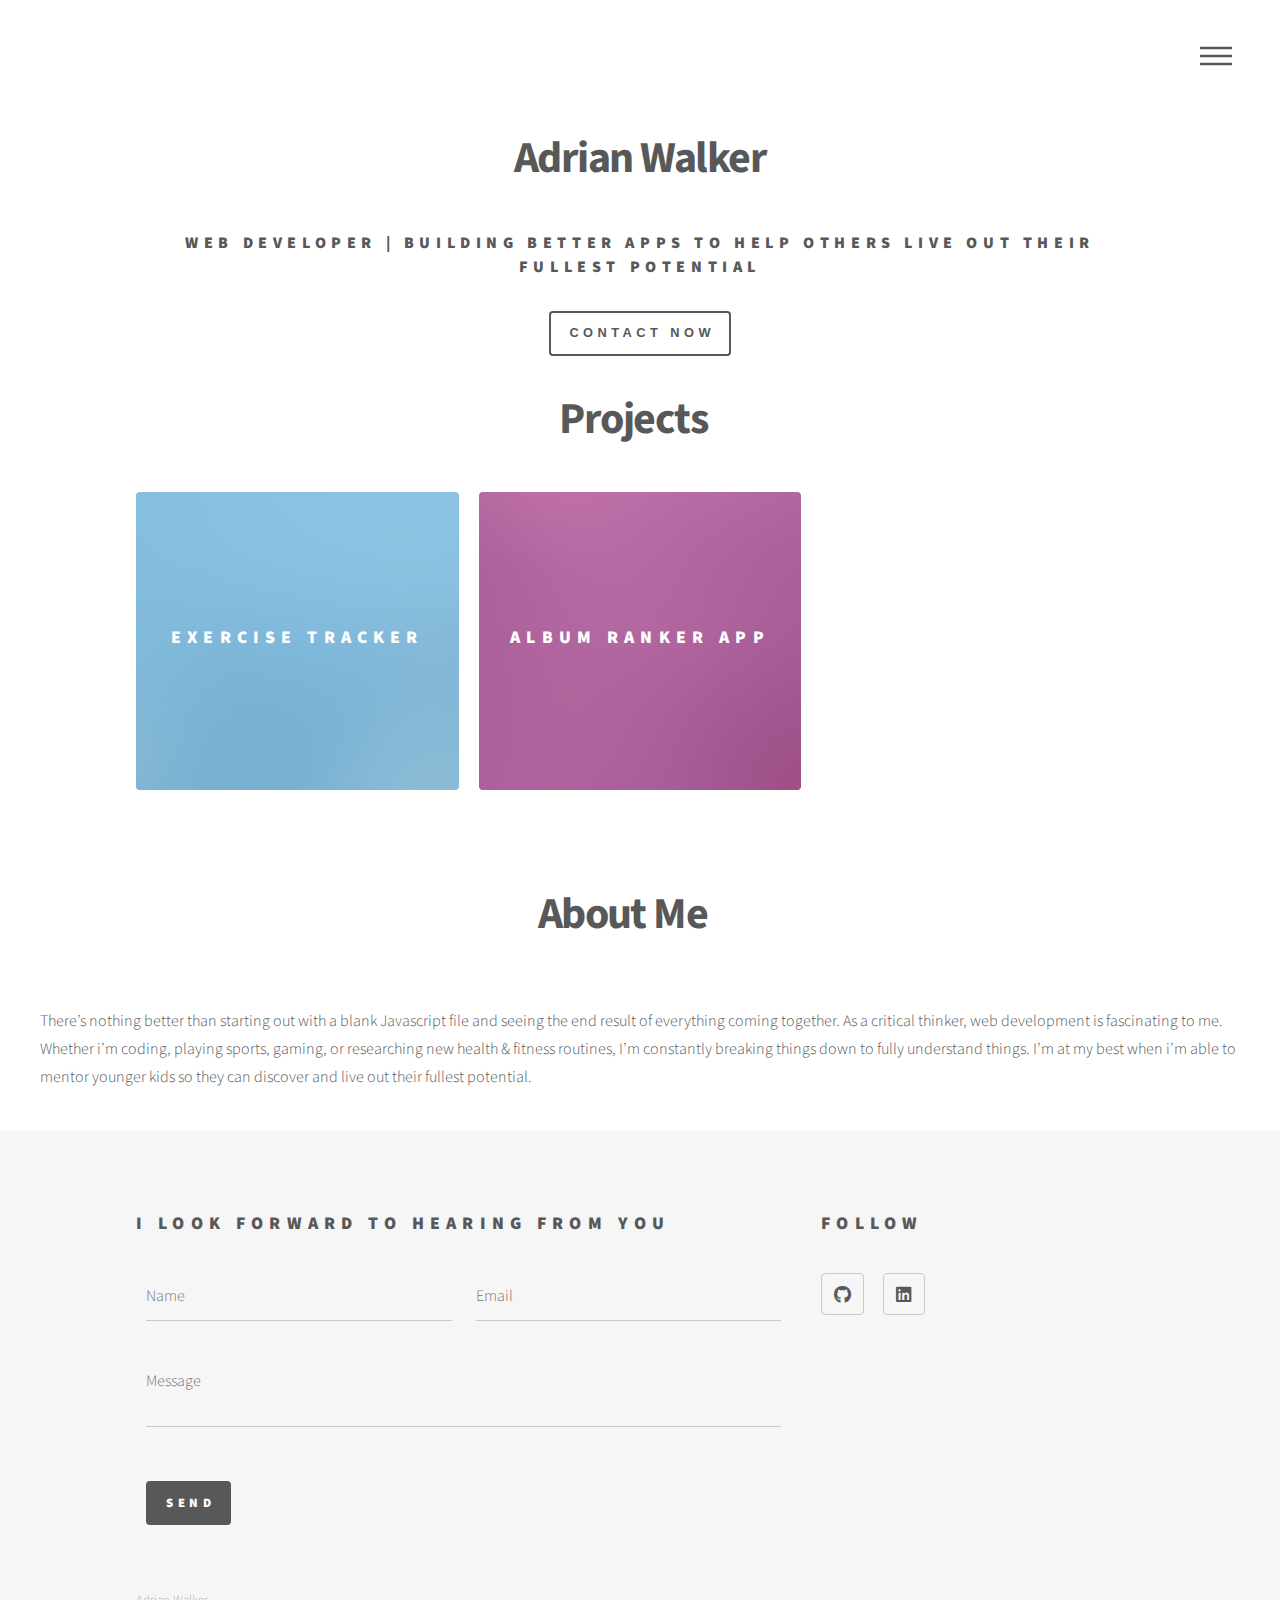
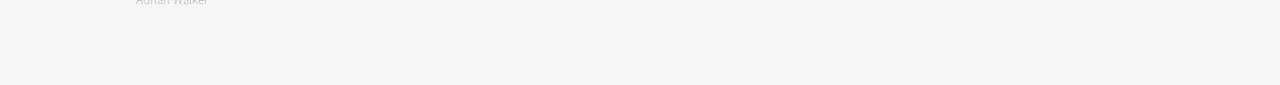
==== commit a287e66a: "added exercise" ====
--- a/index.html
+++ b/index.html
@@ -30,191 +30,111 @@
 								</a> -->
 
 				<!-- Nav -->
-				<!-- <nav>
-									<ul>
-										<li><a href="#menu">Menu</a></li>
-									</ul>
-								</nav> -->
+				<nav>
+					<ul>
+						<li><a href="#menu">Menu</a></li>
+					</ul>
+				</nav>
 
 			</div>
 		</header>
+		<nav id="menu">
+			<h2>Menu</h2>
+			<ul>
+				<li><a href="index.html">Home</a></li>
+				<li><a href="https://github.com/Adrian-Walker/exercise-tracker">Exercise Tracker Repo</a></li>
+				<li><a href="https://github.com/Adrian-Walker/Album-Ranker">Album Ranker Repo</a></li>
+				<!-- <li><a href="https://github.com/Adrian-Walker/weather-app">Weather App Repo</a></li> -->
+			</ul>
+		</nav>
 
-		<!-- Menu
-					<nav id="menu">
-						<h2>Menu</h2>
-						<ul>
-							<li><a href="index.html">Home</a></li>
-							<li><a href="generic.html">Ipsum veroeros</a></li>
-							<li><a href="generic.html">Tempus etiam</a></li>
-							<li><a href="generic.html">Consequat dolor</a></li>
-							<li><a href="elements.html">Elements</a></li>
-						</ul>
-					</nav> -->
 
-		<!-- Main -->
+
 		<div id="main">
 			<div class="inner">
 				<header id="name">
 					<h1>Adrian Walker</h1>
-					<p>Web Developer | Avid Sports Fan | Problem Solver</p>
-					<p>Full Stack MERN Web Developer</p>
+					<h3>Web Developer | Building better apps to help others live out their fullest potential</h3>
+					<button class="contact-button" onclick="window.location.href='#contact-section'">Contact
+						Now</button>
 				</header>
+				<h1 class="projects">Projects</h1>
 				<section class="tiles">
-					<article class="style1">
+					<article class="style2">
 						<span class="image">
 							<img src="images/pic01.jpg" alt="" />
 						</span>
-						<a href="generic.html">
-							<h2>Weather App</h2>
+						<a href="exercise-tracker.html">
+							<h2>Exercise Tracker</h2>
 							<div class="content">
-								<ul>
+								<ul class="ranker">
+									<li>MongoDB</li>
+									<li>Express</li>
 									<li>React</li>
-									<li>Javascript</li>
-									<li>Css</li>
+									<li>Node</li>
+									<li>Helmet</li>
+									<li>Cors</li>
+									<li>Morgan</li>
 								</ul>
 							</div>
 						</a>
 					</article>
-					<article class="style2">
+
+
+					<article class="style4">
 						<span class="image">
 							<img src="images/pic02.jpg" alt="" />
 						</span>
-						<a href="generic.html">
-							<h2>Lorem</h2>
+						<a href="album-ranker.html">
+							<h2>Album Ranker App</h2>
 							<div class="content">
-								<p>Sed nisl arcu euismod sit amet nisi lorem etiam dolor veroeros et feugiat.</p>
+								<ul class="ranker">
+									<li>MongoDB</li>
+									<li>Express</li>
+									<li>React</li>
+									<li>Node</li>
+									<li>Morgan</li>
+								</ul>
 							</div>
 						</a>
 					</article>
-					<article class="style3">
-						<span class="image">
-							<img src="images/pic03.jpg" alt="" />
-						</span>
-						<a href="generic.html">
-							<h2>Feugiat</h2>
-							<div class="content">
-								<p>Sed nisl arcu euismod sit amet nisi lorem etiam dolor veroeros et feugiat.</p>
-							</div>
-						</a>
-					</article>
-					<article class="style4">
-						<span class="image">
-							<img src="images/pic04.jpg" alt="" />
-						</span>
-						<a href="generic.html">
-							<h2>Tempus</h2>
-							<div class="content">
-								<p>Sed nisl arcu euismod sit amet nisi lorem etiam dolor veroeros et feugiat.</p>
-							</div>
-						</a>
-					</article>
-					<!-- <article class="style5">
-						<span class="image">
-							<img src="images/pic05.jpg" alt="" />
-						</span>
-						<a href="generic.html">
-							<h2>Aliquam</h2>
-							<div class="content">
-								<p>Sed nisl arcu euismod sit amet nisi lorem etiam dolor veroeros et feugiat.</p>
-							</div>
-						</a>
-					</article>
-					<article class="style6">
-						<span class="image">
-							<img src="images/pic06.jpg" alt="" />
-						</span>
-						<a href="generic.html">
-							<h2>Veroeros</h2>
-							<div class="content">
-								<p>Sed nisl arcu euismod sit amet nisi lorem etiam dolor veroeros et feugiat.</p>
-							</div>
-						</a>
-					</article> -->
-					<!-- <article class="style2">
-						<span class="image">
-							<img src="images/pic07.jpg" alt="" />
-						</span>
-						<a href="generic.html">
-							<h2>Ipsum</h2>
-							<div class="content">
-								<p>Sed nisl arcu euismod sit amet nisi lorem etiam dolor veroeros et feugiat.</p>
-							</div>
-						</a>
-					</article>
-					<article class="style3">
-						<span class="image">
-							<img src="images/pic08.jpg" alt="" />
-						</span>
-						<a href="generic.html">
-							<h2>Dolor</h2>
-							<div class="content">
-								<p>Sed nisl arcu euismod sit amet nisi lorem etiam dolor veroeros et feugiat.</p>
-							</div>
-						</a>
-					</article>
-					<article class="style1">
-						<span class="image">
-							<img src="images/pic09.jpg" alt="" />
-						</span>
-						<a href="generic.html">
-							<h2>Nullam</h2>
-							<div class="content">
-								<p>Sed nisl arcu euismod sit amet nisi lorem etiam dolor veroeros et feugiat.</p>
-							</div>
-						</a>
-					</article> -->
-					<!-- <article class="style5">
-						<span class="image">
-							<img src="images/pic10.jpg" alt="" />
-						</span>
-						<a href="generic.html">
-							<h2>Ultricies</h2>
-							<div class="content">
-								<p>Sed nisl arcu euismod sit amet nisi lorem etiam dolor veroeros et feugiat.</p>
-							</div>
-						</a>
-					</article>
-					<article class="style6">
-						<span class="image">
-							<img src="images/pic11.jpg" alt="" />
-						</span>
-						<a href="generic.html">
-							<h2>Dictum</h2>
-							<div class="content">
-								<p>Sed nisl arcu euismod sit amet nisi lorem etiam dolor veroeros et feugiat.</p>
-							</div>
-						</a>
-					</article>
-					<article class="style4">
-						<span class="image">
-							<img src="images/pic12.jpg" alt="" />
-						</span>
-						<a href="generic.html">
-							<h2>Pretium</h2>
-							<div class="content">
-								<p>Sed nisl arcu euismod sit amet nisi lorem etiam dolor veroeros et feugiat.</p>
-							</div>
-						</a>
-					</article> -->
 				</section>
 			</div>
+		</div>
+
+		<div>
+			<h1 class="projects">
+				About Me
+			</h1>
+			<p class="about-me">
+				There’s nothing better than starting out with a blank Javascript file and seeing the end result of
+				everything coming together.
+
+				As a critical thinker, web development is fascinating to me. Whether i’m coding, playing sports, gaming,
+				or researching new health & fitness routines, I’m constantly breaking things down to fully understand
+				things. I’m at my best when i’m able to mentor younger kids so they can discover and live out their
+				fullest potential.
+			</p>
 		</div>
 
 		<!-- Footer -->
 		<footer id="footer">
 			<div class="inner">
-				<section>
-					<h2>Get in touch</h2>
-					<form method="post" action="#">
+				<section id="contact-section">
+					<h2>I Look Forward To Hearing From You</h2>
+					<form method="post" action="mailto:awalker3365@gmail.com" class="contact-form"
+						enctype="multipart/form-data" name="EmailForm">
 						<div class="fields">
 							<div class="field half">
-								<input type="text" name="name" id="name" placeholder="Name" />
+								<input type="text" name="name" id="name" placeholder="Name" autocomplete="off" />
 							</div>
 							<div class="field half">
-								<input type="email" name="email" id="email" placeholder="Email" />
+								<input type="email" name="email" id="email" placeholder="Email" autocomplete="off" />
 							</div>
+							<input type="hidden" name="_next" value="contact.html">
 							<div class="field">
-								<textarea name="message" id="message" placeholder="Message"></textarea>
+								<textarea name="message" id="message" placeholder="Message"
+									autocomplete="off"></textarea>
 							</div>
 						</div>
 						<ul class="actions">
@@ -233,15 +153,17 @@
 						</li>
 						<li><a href="#" class="icon brands style2 fa-dribbble"><span class="label">Dribbble</span></a>
 						</li> -->
-						<li><a href="#" class="icon brands style2 fa-github"><span class="label">GitHub</span></a></li>
-						<li><a href="#" class="icon brands style2 fa-linkedin"><span class="label">500px</span></a></li>
+						<li><a href="https://github.com/Adrian-Walker" class="icon brands style2 fa-github"><span
+									class="label">GitHub</span></a></li>
+						<li><a href="https://www.linkedin.com/in/walker-adrian/"
+								class="icon brands style2 fa-linkedin"><span class="label">500px</span></a></li>
 						<!-- <li><a href="#" class="icon solid style2 fa-phone"><span class="label">Phone</span></a></li> -->
 						<!-- <li><a href="#" class="icon solid style2 fa-envelope"><span class="label">Email</span></a></li> -->
 					</ul>
 				</section>
 				<ul class="copyright">
-					<li>&copy; Untitled. All rights reserved</li>
-					<li>Design: <a href="http://html5up.net">HTML5 UP</a></li>
+					<li>Adrian Walker</li>
+					<li></li>
 				</ul>
 			</div>
 		</footer>
--- a/assets/css/main.css
+++ b/assets/css/main.css
@@ -7,45 +7,131 @@
 	Free for personal and commercial use under the CCA 3.0 license (html5up.net/license)
 */
 
-html, body, div, span, applet, object,
-iframe, h1, h2, h3, h4, h5, h6, p, blockquote,
-pre, a, abbr, acronym, address, big, cite,
-code, del, dfn, em, img, ins, kbd, q, s, samp,
-small, strike, strong, sub, sup, tt, var, b,
-u, i, center, dl, dt, dd, ol, ul, li, fieldset,
-form, label, legend, table, caption, tbody,
-tfoot, thead, tr, th, td, article, aside,
-canvas, details, embed, figure, figcaption,
-footer, header, hgroup, menu, nav, output, ruby,
-section, summary, time, mark, audio, video {
+html,
+body,
+div,
+span,
+applet,
+object,
+iframe,
+h1,
+h2,
+h3,
+h4,
+h5,
+h6,
+p,
+blockquote,
+pre,
+a,
+abbr,
+acronym,
+address,
+big,
+cite,
+code,
+del,
+dfn,
+em,
+img,
+ins,
+kbd,
+q,
+s,
+samp,
+small,
+strike,
+strong,
+sub,
+sup,
+tt,
+var,
+b,
+u,
+i,
+center,
+dl,
+dt,
+dd,
+ol,
+ul,
+li,
+fieldset,
+form,
+label,
+legend,
+table,
+caption,
+tbody,
+tfoot,
+thead,
+tr,
+th,
+td,
+article,
+aside,
+canvas,
+details,
+embed,
+figure,
+figcaption,
+footer,
+header,
+hgroup,
+menu,
+nav,
+output,
+ruby,
+section,
+summary,
+time,
+mark,
+audio,
+video {
 	margin: 0;
 	padding: 0;
 	border: 0;
 	font-size: 100%;
 	font: inherit;
-	vertical-align: baseline;}
-
-article, aside, details, figcaption, figure,
-footer, header, hgroup, menu, nav, section {
-	display: block;}
+	vertical-align: baseline;
+}
+
+article,
+aside,
+details,
+figcaption,
+figure,
+footer,
+header,
+hgroup,
+menu,
+nav,
+section {
+	display: block;
+}
 
 body {
 	line-height: 1;
 }
 
 
-ol, ul {
+ol,
+ul {
 	list-style: none;
 }
 
-blockquote, q {
+blockquote,
+q {
 	quotes: none;
 }
 
-	blockquote:before, blockquote:after, q:before, q:after {
-		content: '';
-		content: none;
-	}
+blockquote:before,
+blockquote:after,
+q:before,
+q:after {
+	content: '';
+	content: none;
+}
 
 table {
 	border-collapse: collapse;
@@ -66,7 +152,9 @@
 	padding: 0;
 }
 
-input, select, textarea {
+input,
+select,
+textarea {
 	-moz-appearance: none;
 	-webkit-appearance: none;
 	-ms-appearance: none;
@@ -75,245 +163,517 @@
 
 /* Basic */
 
-	@-ms-viewport {
-		width: device-width;
-	}
-
+@-ms-viewport {
+	width: device-width;
+}
+
+body {
+	-ms-overflow-style: scrollbar;
+}
+
+@media screen and (max-width: 480px) {
+
+	html,
 	body {
-		-ms-overflow-style: scrollbar;
-	}
-
-	@media screen and (max-width: 480px) {
-
-		html, body {
-			min-width: 320px;
-		}
-
-	}
-
-	html {
-		box-sizing: border-box;
-	}
-
-	*, *:before, *:after {
-		box-sizing: inherit;
-	}
-
-	body {
-		background: #ffffff;
-	}
-
-		body.is-preload *, body.is-preload *:before, body.is-preload *:after {
-			-moz-animation: none !important;
-			-webkit-animation: none !important;
-			-ms-animation: none !important;
-			animation: none !important;
-			-moz-transition: none !important;
-			-webkit-transition: none !important;
-			-ms-transition: none !important;
-			transition: none !important;
-		}
+		min-width: 320px;
+	}
+
+}
+
+html {
+	box-sizing: border-box;
+}
+
+*,
+*:before,
+*:after {
+	box-sizing: inherit;
+}
+
+body {
+	background: #ffffff;
+}
+
+body.is-preload *,
+body.is-preload *:before,
+body.is-preload *:after {
+	-moz-animation: none !important;
+	-webkit-animation: none !important;
+	-ms-animation: none !important;
+	animation: none !important;
+	-moz-transition: none !important;
+	-webkit-transition: none !important;
+	-ms-transition: none !important;
+	transition: none !important;
+}
 
 /* Type */
 
-	body, input, select, textarea {
-		color: #585858;
-		font-family: "Source Sans Pro", Helvetica, sans-serif;
-		font-size: 16pt;
-		font-weight: 300;
-		line-height: 1.75;
-	}
-
-		@media screen and (max-width: 1680px) {
-
-			body, input, select, textarea {
-				font-size: 14pt;
-			}
-
-		}
-
-		@media screen and (max-width: 1280px) {
-
-			body, input, select, textarea {
-				font-size: 12pt;
-			}
-
-		}
-
-	a {
-		-moz-transition: border-bottom-color 0.2s ease, color 0.2s ease;
-		-webkit-transition: border-bottom-color 0.2s ease, color 0.2s ease;
-		-ms-transition: border-bottom-color 0.2s ease, color 0.2s ease;
-		transition: border-bottom-color 0.2s ease, color 0.2s ease;
-		text-decoration: none;
-		color: #585858;
-		border-bottom: dotted 1px rgba(88, 88, 88, 0.5);
-	}
-
-		a:hover {
-			border-bottom-color: transparent;
-			color: #f2849e !important;
-		}
-
-	strong, b {
-		font-weight: 900;
-	}
-
-	em, i {
-		font-style: italic;
-	}
-
-	p {
-		margin: 0 0 2em 0;
-	}
+body,
+input,
+select,
+textarea {
+	color: #585858;
+	font-family: "Source Sans Pro", Helvetica, sans-serif;
+	font-size: 16pt;
+	font-weight: 300;
+	line-height: 1.75;
+}
+
+@media screen and (max-width: 1680px) {
+
+	body,
+	input,
+	select,
+	textarea {
+		font-size: 14pt;
+	}
+
+}
+
+@media screen and (max-width: 1280px) {
+
+	body,
+	input,
+	select,
+	textarea {
+		font-size: 12pt;
+	}
+
+}
+
+a {
+	-moz-transition: border-bottom-color 0.2s ease, color 0.2s ease;
+	-webkit-transition: border-bottom-color 0.2s ease, color 0.2s ease;
+	-ms-transition: border-bottom-color 0.2s ease, color 0.2s ease;
+	transition: border-bottom-color 0.2s ease, color 0.2s ease;
+	text-decoration: none;
+	color: #585858;
+	border-bottom: dotted 1px rgba(88, 88, 88, 0.5);
+}
+
+a:hover {
+	border-bottom-color: transparent;
+	color: #f2849e !important;
+}
+
+strong,
+b {
+	font-weight: 900;
+}
+
+em,
+i {
+	font-style: italic;
+}
+
+p {
+	margin: 0 0 2em 0;
+}
+
+h1 {
+	font-size: 2.75em;
+	font-weight: 700;
+	line-height: 1.3;
+	margin: 0 0 1em 0;
+	letter-spacing: -0.035em;
+}
+
+h1 a {
+	color: inherit;
+}
+
+@media screen and (max-width: 736px) {
 
 	h1 {
-		font-size: 2.75em;
-		font-weight: 700;
-		line-height: 1.3;
+		font-size: 2em;
 		margin: 0 0 1em 0;
-		letter-spacing: -0.035em;
-	}
-
-		h1 a {
-			color: inherit;
-		}
-
-		@media screen and (max-width: 736px) {
-
-			h1 {
-				font-size: 2em;
-				margin: 0 0 1em 0;
-			}
-
-		}
-
-		@media screen and (max-width: 360px) {
-
-			h1 {
-				font-size: 1.75em;
-			}
-
-		}
-
-	h2, h3, h4, h5, h6 {
-		font-weight: 900;
-		line-height: 1.5;
-		margin: 0 0 2em 0;
-		text-transform: uppercase;
-		letter-spacing: 0.35em;
-	}
-
-		h2 a, h3 a, h4 a, h5 a, h6 a {
-			color: inherit;
-		}
+	}
+
+}
+
+@media screen and (max-width: 360px) {
+
+	h1 {
+		font-size: 1.75em;
+	}
+
+}
+
+h2,
+h3,
+h4,
+h5,
+h6 {
+	font-weight: 900;
+	line-height: 1.5;
+	margin: 0 0 2em 0;
+	text-transform: uppercase;
+	letter-spacing: 0.35em;
+}
+
+h2 a,
+h3 a,
+h4 a,
+h5 a,
+h6 a {
+	color: inherit;
+}
+
+h2 {
+	font-size: 1.1em;
+}
+
+h3 {
+	font-size: 1em;
+}
+
+h4 {
+	font-size: 0.8em;
+}
+
+h5 {
+	font-size: 0.8em;
+}
+
+h6 {
+	font-size: 0.8em;
+}
+
+@media screen and (max-width: 980px) {
+
+	h1 br,
+	h2 br,
+	h3 br,
+	h4 br,
+	h5 br,
+	h6 br {
+		display: none;
+	}
+
+}
+
+@media screen and (max-width: 736px) {
 
 	h2 {
-		font-size: 1.1em;
+		font-size: 1em;
 	}
 
 	h3 {
-		font-size: 1em;
-	}
-
-	h4 {
 		font-size: 0.8em;
 	}
 
-	h5 {
-		font-size: 0.8em;
-	}
-
-	h6 {
-		font-size: 0.8em;
-	}
-
-	@media screen and (max-width: 980px) {
-
-		h1 br, h2 br, h3 br, h4 br, h5 br, h6 br {
-			display: none;
-		}
-
-	}
-
-	@media screen and (max-width: 736px) {
-
-		h2 {
-			font-size: 1em;
-		}
-
-		h3 {
-			font-size: 0.8em;
-		}
-
-	}
-
-	sub {
-		font-size: 0.8em;
-		position: relative;
-		top: 0.5em;
-	}
-
-	sup {
-		font-size: 0.8em;
-		position: relative;
-		top: -0.5em;
-	}
-
-	blockquote {
-		border-left: solid 4px #c9c9c9;
-		font-style: italic;
-		margin: 0 0 2em 0;
-		padding: 0.5em 0 0.5em 2em;
-	}
-
-	code {
-		background: rgba(144, 144, 144, 0.075);
-		border-radius: 4px;
-		border: solid 1px #c9c9c9;
-		font-family: "Courier New", monospace;
-		font-size: 0.9em;
-		margin: 0 0.25em;
-		padding: 0.25em 0.65em;
-	}
-
-	pre {
-		-webkit-overflow-scrolling: touch;
-		font-family: "Courier New", monospace;
-		font-size: 0.9em;
-		margin: 0 0 2em 0;
-	}
-
-		pre code {
-			display: block;
-			line-height: 1.75;
-			padding: 1em 1.5em;
-			overflow-x: auto;
-		}
-
-	hr {
-		border: 0;
-		border-bottom: solid 1px #c9c9c9;
-		margin: 2em 0;
-	}
-
-		hr.major {
-			margin: 3em 0;
-		}
-
-	.align-left {
-		text-align: left;
-	}
-
-	.align-center {
-		text-align: center;
-	}
-
-	.align-right {
-		text-align: right;
-	}
+}
+
+sub {
+	font-size: 0.8em;
+	position: relative;
+	top: 0.5em;
+}
+
+sup {
+	font-size: 0.8em;
+	position: relative;
+	top: -0.5em;
+}
+
+blockquote {
+	border-left: solid 4px #c9c9c9;
+	font-style: italic;
+	margin: 0 0 2em 0;
+	padding: 0.5em 0 0.5em 2em;
+}
+
+code {
+	background: rgba(144, 144, 144, 0.075);
+	border-radius: 4px;
+	border: solid 1px #c9c9c9;
+	font-family: "Courier New", monospace;
+	font-size: 0.9em;
+	margin: 0 0.25em;
+	padding: 0.25em 0.65em;
+}
+
+pre {
+	-webkit-overflow-scrolling: touch;
+	font-family: "Courier New", monospace;
+	font-size: 0.9em;
+	margin: 0 0 2em 0;
+}
+
+pre code {
+	display: block;
+	line-height: 1.75;
+	padding: 1em 1.5em;
+	overflow-x: auto;
+}
+
+hr {
+	border: 0;
+	border-bottom: solid 1px #c9c9c9;
+	margin: 2em 0;
+}
+
+hr.major {
+	margin: 3em 0;
+}
+
+.align-left {
+	text-align: left;
+}
+
+.align-center {
+	text-align: center;
+}
+
+.align-right {
+	text-align: right;
+}
 
 /* Row */
+
+.row {
+	display: flex;
+	flex-wrap: wrap;
+	box-sizing: border-box;
+	align-items: stretch;
+}
+
+.row>* {
+	box-sizing: border-box;
+}
+
+.row.gtr-uniform>*> :last-child {
+	margin-bottom: 0;
+}
+
+.row.aln-left {
+	justify-content: flex-start;
+}
+
+.row.aln-center {
+	justify-content: center;
+}
+
+.row.aln-right {
+	justify-content: flex-end;
+}
+
+.row.aln-top {
+	align-items: flex-start;
+}
+
+.row.aln-middle {
+	align-items: center;
+}
+
+.row.aln-bottom {
+	align-items: flex-end;
+}
+
+.row>.imp {
+	order: -1;
+}
+
+.row>.col-1 {
+	width: 8.33333%;
+}
+
+.row>.off-1 {
+	margin-left: 8.33333%;
+}
+
+.row>.col-2 {
+	width: 16.66667%;
+}
+
+.row>.off-2 {
+	margin-left: 16.66667%;
+}
+
+.row>.col-3 {
+	width: 25%;
+}
+
+.row>.off-3 {
+	margin-left: 25%;
+}
+
+.row>.col-4 {
+	width: 33.33333%;
+}
+
+.row>.off-4 {
+	margin-left: 33.33333%;
+}
+
+.row>.col-5 {
+	width: 41.66667%;
+}
+
+.row>.off-5 {
+	margin-left: 41.66667%;
+}
+
+.row>.col-6 {
+	width: 50%;
+}
+
+.row>.off-6 {
+	margin-left: 50%;
+}
+
+.row>.col-7 {
+	width: 58.33333%;
+}
+
+.row>.off-7 {
+	margin-left: 58.33333%;
+}
+
+.row>.col-8 {
+	width: 66.66667%;
+}
+
+.row>.off-8 {
+	margin-left: 66.66667%;
+}
+
+.row>.col-9 {
+	width: 75%;
+}
+
+.row>.off-9 {
+	margin-left: 75%;
+}
+
+.row>.col-10 {
+	width: 83.33333%;
+}
+
+.row>.off-10 {
+	margin-left: 83.33333%;
+}
+
+.row>.col-11 {
+	width: 91.66667%;
+}
+
+.row>.off-11 {
+	margin-left: 91.66667%;
+}
+
+.row>.col-12 {
+	width: 100%;
+}
+
+.row>.off-12 {
+	margin-left: 100%;
+}
+
+.row.gtr-0 {
+	margin-top: 0;
+	margin-left: 0em;
+}
+
+.row.gtr-0>* {
+	padding: 0 0 0 0em;
+}
+
+.row.gtr-0.gtr-uniform {
+	margin-top: 0em;
+}
+
+.row.gtr-0.gtr-uniform>* {
+	padding-top: 0em;
+}
+
+.row.gtr-25 {
+	margin-top: 0;
+	margin-left: -0.5em;
+}
+
+.row.gtr-25>* {
+	padding: 0 0 0 0.5em;
+}
+
+.row.gtr-25.gtr-uniform {
+	margin-top: -0.5em;
+}
+
+.row.gtr-25.gtr-uniform>* {
+	padding-top: 0.5em;
+}
+
+.row.gtr-50 {
+	margin-top: 0;
+	margin-left: -1em;
+}
+
+.row.gtr-50>* {
+	padding: 0 0 0 1em;
+}
+
+.row.gtr-50.gtr-uniform {
+	margin-top: -1em;
+}
+
+.row.gtr-50.gtr-uniform>* {
+	padding-top: 1em;
+}
+
+.row {
+	margin-top: 0;
+	margin-left: -2em;
+}
+
+.row>* {
+	padding: 0 0 0 2em;
+}
+
+.row.gtr-uniform {
+	margin-top: -2em;
+}
+
+.row.gtr-uniform>* {
+	padding-top: 2em;
+}
+
+.row.gtr-150 {
+	margin-top: 0;
+	margin-left: -3em;
+}
+
+.row.gtr-150>* {
+	padding: 0 0 0 3em;
+}
+
+.row.gtr-150.gtr-uniform {
+	margin-top: -3em;
+}
+
+.row.gtr-150.gtr-uniform>* {
+	padding-top: 3em;
+}
+
+.row.gtr-200 {
+	margin-top: 0;
+	margin-left: -4em;
+}
+
+.row.gtr-200>* {
+	padding: 0 0 0 4em;
+}
+
+.row.gtr-200.gtr-uniform {
+	margin-top: -4em;
+}
+
+.row.gtr-200.gtr-uniform>* {
+	padding-top: 4em;
+}
+
+@media screen and (max-width: 1680px) {
 
 	.row {
 		display: flex;
@@ -322,3013 +682,2841 @@
 		align-items: stretch;
 	}
 
-		.row > * {
-			box-sizing: border-box;
-		}
-
-		.row.gtr-uniform > * > :last-child {
-			margin-bottom: 0;
-		}
-
-		.row.aln-left {
-			justify-content: flex-start;
-		}
-
-		.row.aln-center {
-			justify-content: center;
-		}
-
-		.row.aln-right {
-			justify-content: flex-end;
-		}
-
-		.row.aln-top {
-			align-items: flex-start;
-		}
-
-		.row.aln-middle {
-			align-items: center;
-		}
-
-		.row.aln-bottom {
-			align-items: flex-end;
-		}
-
-		.row > .imp {
-			order: -1;
-		}
-
-		.row > .col-1 {
-			width: 8.33333%;
-		}
-
-		.row > .off-1 {
-			margin-left: 8.33333%;
-		}
-
-		.row > .col-2 {
-			width: 16.66667%;
-		}
-
-		.row > .off-2 {
-			margin-left: 16.66667%;
-		}
-
-		.row > .col-3 {
-			width: 25%;
-		}
-
-		.row > .off-3 {
-			margin-left: 25%;
-		}
-
-		.row > .col-4 {
-			width: 33.33333%;
-		}
-
-		.row > .off-4 {
-			margin-left: 33.33333%;
-		}
-
-		.row > .col-5 {
-			width: 41.66667%;
-		}
-
-		.row > .off-5 {
-			margin-left: 41.66667%;
-		}
-
-		.row > .col-6 {
-			width: 50%;
-		}
-
-		.row > .off-6 {
-			margin-left: 50%;
-		}
-
-		.row > .col-7 {
-			width: 58.33333%;
-		}
-
-		.row > .off-7 {
-			margin-left: 58.33333%;
-		}
-
-		.row > .col-8 {
-			width: 66.66667%;
-		}
-
-		.row > .off-8 {
-			margin-left: 66.66667%;
-		}
-
-		.row > .col-9 {
-			width: 75%;
-		}
-
-		.row > .off-9 {
-			margin-left: 75%;
-		}
-
-		.row > .col-10 {
-			width: 83.33333%;
-		}
-
-		.row > .off-10 {
-			margin-left: 83.33333%;
-		}
-
-		.row > .col-11 {
-			width: 91.66667%;
-		}
-
-		.row > .off-11 {
-			margin-left: 91.66667%;
-		}
-
-		.row > .col-12 {
-			width: 100%;
-		}
-
-		.row > .off-12 {
-			margin-left: 100%;
-		}
-
-		.row.gtr-0 {
-			margin-top: 0;
-			margin-left: 0em;
-		}
-
-			.row.gtr-0 > * {
-				padding: 0 0 0 0em;
-			}
-
-			.row.gtr-0.gtr-uniform {
-				margin-top: 0em;
-			}
-
-				.row.gtr-0.gtr-uniform > * {
-					padding-top: 0em;
-				}
-
-		.row.gtr-25 {
-			margin-top: 0;
-			margin-left: -0.5em;
-		}
-
-			.row.gtr-25 > * {
-				padding: 0 0 0 0.5em;
-			}
-
-			.row.gtr-25.gtr-uniform {
-				margin-top: -0.5em;
-			}
-
-				.row.gtr-25.gtr-uniform > * {
-					padding-top: 0.5em;
-				}
-
-		.row.gtr-50 {
-			margin-top: 0;
-			margin-left: -1em;
-		}
-
-			.row.gtr-50 > * {
-				padding: 0 0 0 1em;
-			}
-
-			.row.gtr-50.gtr-uniform {
-				margin-top: -1em;
-			}
-
-				.row.gtr-50.gtr-uniform > * {
-					padding-top: 1em;
-				}
-
-		.row {
-			margin-top: 0;
-			margin-left: -2em;
-		}
-
-			.row > * {
-				padding: 0 0 0 2em;
-			}
-
-			.row.gtr-uniform {
-				margin-top: -2em;
-			}
-
-				.row.gtr-uniform > * {
-					padding-top: 2em;
-				}
-
-		.row.gtr-150 {
-			margin-top: 0;
-			margin-left: -3em;
-		}
-
-			.row.gtr-150 > * {
-				padding: 0 0 0 3em;
-			}
-
-			.row.gtr-150.gtr-uniform {
-				margin-top: -3em;
-			}
-
-				.row.gtr-150.gtr-uniform > * {
-					padding-top: 3em;
-				}
-
-		.row.gtr-200 {
-			margin-top: 0;
-			margin-left: -4em;
-		}
-
-			.row.gtr-200 > * {
-				padding: 0 0 0 4em;
-			}
-
-			.row.gtr-200.gtr-uniform {
-				margin-top: -4em;
-			}
-
-				.row.gtr-200.gtr-uniform > * {
-					padding-top: 4em;
-				}
-
-		@media screen and (max-width: 1680px) {
-
-			.row {
-				display: flex;
-				flex-wrap: wrap;
-				box-sizing: border-box;
-				align-items: stretch;
-			}
-
-				.row > * {
-					box-sizing: border-box;
-				}
-
-				.row.gtr-uniform > * > :last-child {
-					margin-bottom: 0;
-				}
-
-				.row.aln-left {
-					justify-content: flex-start;
-				}
-
-				.row.aln-center {
-					justify-content: center;
-				}
-
-				.row.aln-right {
-					justify-content: flex-end;
-				}
-
-				.row.aln-top {
-					align-items: flex-start;
-				}
-
-				.row.aln-middle {
-					align-items: center;
-				}
-
-				.row.aln-bottom {
-					align-items: flex-end;
-				}
-
-				.row > .imp-xlarge {
-					order: -1;
-				}
-
-				.row > .col-1-xlarge {
-					width: 8.33333%;
-				}
-
-				.row > .off-1-xlarge {
-					margin-left: 8.33333%;
-				}
-
-				.row > .col-2-xlarge {
-					width: 16.66667%;
-				}
-
-				.row > .off-2-xlarge {
-					margin-left: 16.66667%;
-				}
-
-				.row > .col-3-xlarge {
-					width: 25%;
-				}
-
-				.row > .off-3-xlarge {
-					margin-left: 25%;
-				}
-
-				.row > .col-4-xlarge {
-					width: 33.33333%;
-				}
-
-				.row > .off-4-xlarge {
-					margin-left: 33.33333%;
-				}
-
-				.row > .col-5-xlarge {
-					width: 41.66667%;
-				}
-
-				.row > .off-5-xlarge {
-					margin-left: 41.66667%;
-				}
-
-				.row > .col-6-xlarge {
-					width: 50%;
-				}
-
-				.row > .off-6-xlarge {
-					margin-left: 50%;
-				}
-
-				.row > .col-7-xlarge {
-					width: 58.33333%;
-				}
-
-				.row > .off-7-xlarge {
-					margin-left: 58.33333%;
-				}
-
-				.row > .col-8-xlarge {
-					width: 66.66667%;
-				}
-
-				.row > .off-8-xlarge {
-					margin-left: 66.66667%;
-				}
-
-				.row > .col-9-xlarge {
-					width: 75%;
-				}
-
-				.row > .off-9-xlarge {
-					margin-left: 75%;
-				}
-
-				.row > .col-10-xlarge {
-					width: 83.33333%;
-				}
-
-				.row > .off-10-xlarge {
-					margin-left: 83.33333%;
-				}
-
-				.row > .col-11-xlarge {
-					width: 91.66667%;
-				}
-
-				.row > .off-11-xlarge {
-					margin-left: 91.66667%;
-				}
-
-				.row > .col-12-xlarge {
-					width: 100%;
-				}
-
-				.row > .off-12-xlarge {
-					margin-left: 100%;
-				}
-
-				.row.gtr-0 {
-					margin-top: 0;
-					margin-left: 0em;
-				}
-
-					.row.gtr-0 > * {
-						padding: 0 0 0 0em;
-					}
-
-					.row.gtr-0.gtr-uniform {
-						margin-top: 0em;
-					}
-
-						.row.gtr-0.gtr-uniform > * {
-							padding-top: 0em;
-						}
-
-				.row.gtr-25 {
-					margin-top: 0;
-					margin-left: -0.5em;
-				}
-
-					.row.gtr-25 > * {
-						padding: 0 0 0 0.5em;
-					}
-
-					.row.gtr-25.gtr-uniform {
-						margin-top: -0.5em;
-					}
-
-						.row.gtr-25.gtr-uniform > * {
-							padding-top: 0.5em;
-						}
-
-				.row.gtr-50 {
-					margin-top: 0;
-					margin-left: -1em;
-				}
-
-					.row.gtr-50 > * {
-						padding: 0 0 0 1em;
-					}
-
-					.row.gtr-50.gtr-uniform {
-						margin-top: -1em;
-					}
-
-						.row.gtr-50.gtr-uniform > * {
-							padding-top: 1em;
-						}
-
-				.row {
-					margin-top: 0;
-					margin-left: -2em;
-				}
-
-					.row > * {
-						padding: 0 0 0 2em;
-					}
-
-					.row.gtr-uniform {
-						margin-top: -2em;
-					}
-
-						.row.gtr-uniform > * {
-							padding-top: 2em;
-						}
-
-				.row.gtr-150 {
-					margin-top: 0;
-					margin-left: -3em;
-				}
-
-					.row.gtr-150 > * {
-						padding: 0 0 0 3em;
-					}
-
-					.row.gtr-150.gtr-uniform {
-						margin-top: -3em;
-					}
-
-						.row.gtr-150.gtr-uniform > * {
-							padding-top: 3em;
-						}
-
-				.row.gtr-200 {
-					margin-top: 0;
-					margin-left: -4em;
-				}
-
-					.row.gtr-200 > * {
-						padding: 0 0 0 4em;
-					}
-
-					.row.gtr-200.gtr-uniform {
-						margin-top: -4em;
-					}
-
-						.row.gtr-200.gtr-uniform > * {
-							padding-top: 4em;
-						}
-
-		}
-
-		@media screen and (max-width: 1280px) {
-
-			.row {
-				display: flex;
-				flex-wrap: wrap;
-				box-sizing: border-box;
-				align-items: stretch;
-			}
-
-				.row > * {
-					box-sizing: border-box;
-				}
-
-				.row.gtr-uniform > * > :last-child {
-					margin-bottom: 0;
-				}
-
-				.row.aln-left {
-					justify-content: flex-start;
-				}
-
-				.row.aln-center {
-					justify-content: center;
-				}
-
-				.row.aln-right {
-					justify-content: flex-end;
-				}
-
-				.row.aln-top {
-					align-items: flex-start;
-				}
-
-				.row.aln-middle {
-					align-items: center;
-				}
-
-				.row.aln-bottom {
-					align-items: flex-end;
-				}
-
-				.row > .imp-large {
-					order: -1;
-				}
-
-				.row > .col-1-large {
-					width: 8.33333%;
-				}
-
-				.row > .off-1-large {
-					margin-left: 8.33333%;
-				}
-
-				.row > .col-2-large {
-					width: 16.66667%;
-				}
-
-				.row > .off-2-large {
-					margin-left: 16.66667%;
-				}
-
-				.row > .col-3-large {
-					width: 25%;
-				}
-
-				.row > .off-3-large {
-					margin-left: 25%;
-				}
-
-				.row > .col-4-large {
-					width: 33.33333%;
-				}
-
-				.row > .off-4-large {
-					margin-left: 33.33333%;
-				}
-
-				.row > .col-5-large {
-					width: 41.66667%;
-				}
-
-				.row > .off-5-large {
-					margin-left: 41.66667%;
-				}
-
-				.row > .col-6-large {
-					width: 50%;
-				}
-
-				.row > .off-6-large {
-					margin-left: 50%;
-				}
-
-				.row > .col-7-large {
-					width: 58.33333%;
-				}
-
-				.row > .off-7-large {
-					margin-left: 58.33333%;
-				}
-
-				.row > .col-8-large {
-					width: 66.66667%;
-				}
-
-				.row > .off-8-large {
-					margin-left: 66.66667%;
-				}
-
-				.row > .col-9-large {
-					width: 75%;
-				}
-
-				.row > .off-9-large {
-					margin-left: 75%;
-				}
-
-				.row > .col-10-large {
-					width: 83.33333%;
-				}
-
-				.row > .off-10-large {
-					margin-left: 83.33333%;
-				}
-
-				.row > .col-11-large {
-					width: 91.66667%;
-				}
-
-				.row > .off-11-large {
-					margin-left: 91.66667%;
-				}
-
-				.row > .col-12-large {
-					width: 100%;
-				}
-
-				.row > .off-12-large {
-					margin-left: 100%;
-				}
-
-				.row.gtr-0 {
-					margin-top: 0;
-					margin-left: 0em;
-				}
-
-					.row.gtr-0 > * {
-						padding: 0 0 0 0em;
-					}
-
-					.row.gtr-0.gtr-uniform {
-						margin-top: 0em;
-					}
-
-						.row.gtr-0.gtr-uniform > * {
-							padding-top: 0em;
-						}
-
-				.row.gtr-25 {
-					margin-top: 0;
-					margin-left: -0.5em;
-				}
-
-					.row.gtr-25 > * {
-						padding: 0 0 0 0.5em;
-					}
-
-					.row.gtr-25.gtr-uniform {
-						margin-top: -0.5em;
-					}
-
-						.row.gtr-25.gtr-uniform > * {
-							padding-top: 0.5em;
-						}
-
-				.row.gtr-50 {
-					margin-top: 0;
-					margin-left: -1em;
-				}
-
-					.row.gtr-50 > * {
-						padding: 0 0 0 1em;
-					}
-
-					.row.gtr-50.gtr-uniform {
-						margin-top: -1em;
-					}
-
-						.row.gtr-50.gtr-uniform > * {
-							padding-top: 1em;
-						}
-
-				.row {
-					margin-top: 0;
-					margin-left: -2em;
-				}
-
-					.row > * {
-						padding: 0 0 0 2em;
-					}
-
-					.row.gtr-uniform {
-						margin-top: -2em;
-					}
-
-						.row.gtr-uniform > * {
-							padding-top: 2em;
-						}
-
-				.row.gtr-150 {
-					margin-top: 0;
-					margin-left: -3em;
-				}
-
-					.row.gtr-150 > * {
-						padding: 0 0 0 3em;
-					}
-
-					.row.gtr-150.gtr-uniform {
-						margin-top: -3em;
-					}
-
-						.row.gtr-150.gtr-uniform > * {
-							padding-top: 3em;
-						}
-
-				.row.gtr-200 {
-					margin-top: 0;
-					margin-left: -4em;
-				}
-
-					.row.gtr-200 > * {
-						padding: 0 0 0 4em;
-					}
-
-					.row.gtr-200.gtr-uniform {
-						margin-top: -4em;
-					}
-
-						.row.gtr-200.gtr-uniform > * {
-							padding-top: 4em;
-						}
-
-		}
-
-		@media screen and (max-width: 980px) {
-
-			.row {
-				display: flex;
-				flex-wrap: wrap;
-				box-sizing: border-box;
-				align-items: stretch;
-			}
-
-				.row > * {
-					box-sizing: border-box;
-				}
-
-				.row.gtr-uniform > * > :last-child {
-					margin-bottom: 0;
-				}
-
-				.row.aln-left {
-					justify-content: flex-start;
-				}
-
-				.row.aln-center {
-					justify-content: center;
-				}
-
-				.row.aln-right {
-					justify-content: flex-end;
-				}
-
-				.row.aln-top {
-					align-items: flex-start;
-				}
-
-				.row.aln-middle {
-					align-items: center;
-				}
-
-				.row.aln-bottom {
-					align-items: flex-end;
-				}
-
-				.row > .imp-medium {
-					order: -1;
-				}
-
-				.row > .col-1-medium {
-					width: 8.33333%;
-				}
-
-				.row > .off-1-medium {
-					margin-left: 8.33333%;
-				}
-
-				.row > .col-2-medium {
-					width: 16.66667%;
-				}
-
-				.row > .off-2-medium {
-					margin-left: 16.66667%;
-				}
-
-				.row > .col-3-medium {
-					width: 25%;
-				}
-
-				.row > .off-3-medium {
-					margin-left: 25%;
-				}
-
-				.row > .col-4-medium {
-					width: 33.33333%;
-				}
-
-				.row > .off-4-medium {
-					margin-left: 33.33333%;
-				}
-
-				.row > .col-5-medium {
-					width: 41.66667%;
-				}
-
-				.row > .off-5-medium {
-					margin-left: 41.66667%;
-				}
-
-				.row > .col-6-medium {
-					width: 50%;
-				}
-
-				.row > .off-6-medium {
-					margin-left: 50%;
-				}
-
-				.row > .col-7-medium {
-					width: 58.33333%;
-				}
-
-				.row > .off-7-medium {
-					margin-left: 58.33333%;
-				}
-
-				.row > .col-8-medium {
-					width: 66.66667%;
-				}
-
-				.row > .off-8-medium {
-					margin-left: 66.66667%;
-				}
-
-				.row > .col-9-medium {
-					width: 75%;
-				}
-
-				.row > .off-9-medium {
-					margin-left: 75%;
-				}
-
-				.row > .col-10-medium {
-					width: 83.33333%;
-				}
-
-				.row > .off-10-medium {
-					margin-left: 83.33333%;
-				}
-
-				.row > .col-11-medium {
-					width: 91.66667%;
-				}
-
-				.row > .off-11-medium {
-					margin-left: 91.66667%;
-				}
-
-				.row > .col-12-medium {
-					width: 100%;
-				}
-
-				.row > .off-12-medium {
-					margin-left: 100%;
-				}
-
-				.row.gtr-0 {
-					margin-top: 0;
-					margin-left: 0em;
-				}
-
-					.row.gtr-0 > * {
-						padding: 0 0 0 0em;
-					}
-
-					.row.gtr-0.gtr-uniform {
-						margin-top: 0em;
-					}
-
-						.row.gtr-0.gtr-uniform > * {
-							padding-top: 0em;
-						}
-
-				.row.gtr-25 {
-					margin-top: 0;
-					margin-left: -0.375em;
-				}
-
-					.row.gtr-25 > * {
-						padding: 0 0 0 0.375em;
-					}
-
-					.row.gtr-25.gtr-uniform {
-						margin-top: -0.375em;
-					}
-
-						.row.gtr-25.gtr-uniform > * {
-							padding-top: 0.375em;
-						}
-
-				.row.gtr-50 {
-					margin-top: 0;
-					margin-left: -0.75em;
-				}
-
-					.row.gtr-50 > * {
-						padding: 0 0 0 0.75em;
-					}
-
-					.row.gtr-50.gtr-uniform {
-						margin-top: -0.75em;
-					}
-
-						.row.gtr-50.gtr-uniform > * {
-							padding-top: 0.75em;
-						}
-
-				.row {
-					margin-top: 0;
-					margin-left: -1.5em;
-				}
-
-					.row > * {
-						padding: 0 0 0 1.5em;
-					}
-
-					.row.gtr-uniform {
-						margin-top: -1.5em;
-					}
-
-						.row.gtr-uniform > * {
-							padding-top: 1.5em;
-						}
-
-				.row.gtr-150 {
-					margin-top: 0;
-					margin-left: -2.25em;
-				}
-
-					.row.gtr-150 > * {
-						padding: 0 0 0 2.25em;
-					}
-
-					.row.gtr-150.gtr-uniform {
-						margin-top: -2.25em;
-					}
-
-						.row.gtr-150.gtr-uniform > * {
-							padding-top: 2.25em;
-						}
-
-				.row.gtr-200 {
-					margin-top: 0;
-					margin-left: -3em;
-				}
-
-					.row.gtr-200 > * {
-						padding: 0 0 0 3em;
-					}
-
-					.row.gtr-200.gtr-uniform {
-						margin-top: -3em;
-					}
-
-						.row.gtr-200.gtr-uniform > * {
-							padding-top: 3em;
-						}
-
-		}
-
-		@media screen and (max-width: 736px) {
-
-			.row {
-				display: flex;
-				flex-wrap: wrap;
-				box-sizing: border-box;
-				align-items: stretch;
-			}
-
-				.row > * {
-					box-sizing: border-box;
-				}
-
-				.row.gtr-uniform > * > :last-child {
-					margin-bottom: 0;
-				}
-
-				.row.aln-left {
-					justify-content: flex-start;
-				}
-
-				.row.aln-center {
-					justify-content: center;
-				}
-
-				.row.aln-right {
-					justify-content: flex-end;
-				}
-
-				.row.aln-top {
-					align-items: flex-start;
-				}
-
-				.row.aln-middle {
-					align-items: center;
-				}
-
-				.row.aln-bottom {
-					align-items: flex-end;
-				}
-
-				.row > .imp-small {
-					order: -1;
-				}
-
-				.row > .col-1-small {
-					width: 8.33333%;
-				}
-
-				.row > .off-1-small {
-					margin-left: 8.33333%;
-				}
-
-				.row > .col-2-small {
-					width: 16.66667%;
-				}
-
-				.row > .off-2-small {
-					margin-left: 16.66667%;
-				}
-
-				.row > .col-3-small {
-					width: 25%;
-				}
-
-				.row > .off-3-small {
-					margin-left: 25%;
-				}
-
-				.row > .col-4-small {
-					width: 33.33333%;
-				}
-
-				.row > .off-4-small {
-					margin-left: 33.33333%;
-				}
-
-				.row > .col-5-small {
-					width: 41.66667%;
-				}
-
-				.row > .off-5-small {
-					margin-left: 41.66667%;
-				}
-
-				.row > .col-6-small {
-					width: 50%;
-				}
-
-				.row > .off-6-small {
-					margin-left: 50%;
-				}
-
-				.row > .col-7-small {
-					width: 58.33333%;
-				}
-
-				.row > .off-7-small {
-					margin-left: 58.33333%;
-				}
-
-				.row > .col-8-small {
-					width: 66.66667%;
-				}
-
-				.row > .off-8-small {
-					margin-left: 66.66667%;
-				}
-
-				.row > .col-9-small {
-					width: 75%;
-				}
-
-				.row > .off-9-small {
-					margin-left: 75%;
-				}
-
-				.row > .col-10-small {
-					width: 83.33333%;
-				}
-
-				.row > .off-10-small {
-					margin-left: 83.33333%;
-				}
-
-				.row > .col-11-small {
-					width: 91.66667%;
-				}
-
-				.row > .off-11-small {
-					margin-left: 91.66667%;
-				}
-
-				.row > .col-12-small {
-					width: 100%;
-				}
-
-				.row > .off-12-small {
-					margin-left: 100%;
-				}
-
-				.row.gtr-0 {
-					margin-top: 0;
-					margin-left: 0em;
-				}
-
-					.row.gtr-0 > * {
-						padding: 0 0 0 0em;
-					}
-
-					.row.gtr-0.gtr-uniform {
-						margin-top: 0em;
-					}
-
-						.row.gtr-0.gtr-uniform > * {
-							padding-top: 0em;
-						}
-
-				.row.gtr-25 {
-					margin-top: 0;
-					margin-left: -0.25em;
-				}
-
-					.row.gtr-25 > * {
-						padding: 0 0 0 0.25em;
-					}
-
-					.row.gtr-25.gtr-uniform {
-						margin-top: -0.25em;
-					}
-
-						.row.gtr-25.gtr-uniform > * {
-							padding-top: 0.25em;
-						}
-
-				.row.gtr-50 {
-					margin-top: 0;
-					margin-left: -0.5em;
-				}
-
-					.row.gtr-50 > * {
-						padding: 0 0 0 0.5em;
-					}
-
-					.row.gtr-50.gtr-uniform {
-						margin-top: -0.5em;
-					}
-
-						.row.gtr-50.gtr-uniform > * {
-							padding-top: 0.5em;
-						}
-
-				.row {
-					margin-top: 0;
-					margin-left: -1em;
-				}
-
-					.row > * {
-						padding: 0 0 0 1em;
-					}
-
-					.row.gtr-uniform {
-						margin-top: -1em;
-					}
-
-						.row.gtr-uniform > * {
-							padding-top: 1em;
-						}
-
-				.row.gtr-150 {
-					margin-top: 0;
-					margin-left: -1.5em;
-				}
-
-					.row.gtr-150 > * {
-						padding: 0 0 0 1.5em;
-					}
-
-					.row.gtr-150.gtr-uniform {
-						margin-top: -1.5em;
-					}
-
-						.row.gtr-150.gtr-uniform > * {
-							padding-top: 1.5em;
-						}
-
-				.row.gtr-200 {
-					margin-top: 0;
-					margin-left: -2em;
-				}
-
-					.row.gtr-200 > * {
-						padding: 0 0 0 2em;
-					}
-
-					.row.gtr-200.gtr-uniform {
-						margin-top: -2em;
-					}
-
-						.row.gtr-200.gtr-uniform > * {
-							padding-top: 2em;
-						}
-
-		}
-
-		@media screen and (max-width: 480px) {
-
-			.row {
-				display: flex;
-				flex-wrap: wrap;
-				box-sizing: border-box;
-				align-items: stretch;
-			}
-
-				.row > * {
-					box-sizing: border-box;
-				}
-
-				.row.gtr-uniform > * > :last-child {
-					margin-bottom: 0;
-				}
-
-				.row.aln-left {
-					justify-content: flex-start;
-				}
-
-				.row.aln-center {
-					justify-content: center;
-				}
-
-				.row.aln-right {
-					justify-content: flex-end;
-				}
-
-				.row.aln-top {
-					align-items: flex-start;
-				}
-
-				.row.aln-middle {
-					align-items: center;
-				}
-
-				.row.aln-bottom {
-					align-items: flex-end;
-				}
-
-				.row > .imp-xsmall {
-					order: -1;
-				}
-
-				.row > .col-1-xsmall {
-					width: 8.33333%;
-				}
-
-				.row > .off-1-xsmall {
-					margin-left: 8.33333%;
-				}
-
-				.row > .col-2-xsmall {
-					width: 16.66667%;
-				}
-
-				.row > .off-2-xsmall {
-					margin-left: 16.66667%;
-				}
-
-				.row > .col-3-xsmall {
-					width: 25%;
-				}
-
-				.row > .off-3-xsmall {
-					margin-left: 25%;
-				}
-
-				.row > .col-4-xsmall {
-					width: 33.33333%;
-				}
-
-				.row > .off-4-xsmall {
-					margin-left: 33.33333%;
-				}
-
-				.row > .col-5-xsmall {
-					width: 41.66667%;
-				}
-
-				.row > .off-5-xsmall {
-					margin-left: 41.66667%;
-				}
-
-				.row > .col-6-xsmall {
-					width: 50%;
-				}
-
-				.row > .off-6-xsmall {
-					margin-left: 50%;
-				}
-
-				.row > .col-7-xsmall {
-					width: 58.33333%;
-				}
-
-				.row > .off-7-xsmall {
-					margin-left: 58.33333%;
-				}
-
-				.row > .col-8-xsmall {
-					width: 66.66667%;
-				}
-
-				.row > .off-8-xsmall {
-					margin-left: 66.66667%;
-				}
-
-				.row > .col-9-xsmall {
-					width: 75%;
-				}
-
-				.row > .off-9-xsmall {
-					margin-left: 75%;
-				}
-
-				.row > .col-10-xsmall {
-					width: 83.33333%;
-				}
-
-				.row > .off-10-xsmall {
-					margin-left: 83.33333%;
-				}
-
-				.row > .col-11-xsmall {
-					width: 91.66667%;
-				}
-
-				.row > .off-11-xsmall {
-					margin-left: 91.66667%;
-				}
-
-				.row > .col-12-xsmall {
-					width: 100%;
-				}
-
-				.row > .off-12-xsmall {
-					margin-left: 100%;
-				}
-
-				.row.gtr-0 {
-					margin-top: 0;
-					margin-left: 0em;
-				}
-
-					.row.gtr-0 > * {
-						padding: 0 0 0 0em;
-					}
-
-					.row.gtr-0.gtr-uniform {
-						margin-top: 0em;
-					}
-
-						.row.gtr-0.gtr-uniform > * {
-							padding-top: 0em;
-						}
-
-				.row.gtr-25 {
-					margin-top: 0;
-					margin-left: -0.25em;
-				}
-
-					.row.gtr-25 > * {
-						padding: 0 0 0 0.25em;
-					}
-
-					.row.gtr-25.gtr-uniform {
-						margin-top: -0.25em;
-					}
-
-						.row.gtr-25.gtr-uniform > * {
-							padding-top: 0.25em;
-						}
-
-				.row.gtr-50 {
-					margin-top: 0;
-					margin-left: -0.5em;
-				}
-
-					.row.gtr-50 > * {
-						padding: 0 0 0 0.5em;
-					}
-
-					.row.gtr-50.gtr-uniform {
-						margin-top: -0.5em;
-					}
-
-						.row.gtr-50.gtr-uniform > * {
-							padding-top: 0.5em;
-						}
-
-				.row {
-					margin-top: 0;
-					margin-left: -1em;
-				}
-
-					.row > * {
-						padding: 0 0 0 1em;
-					}
-
-					.row.gtr-uniform {
-						margin-top: -1em;
-					}
-
-						.row.gtr-uniform > * {
-							padding-top: 1em;
-						}
-
-				.row.gtr-150 {
-					margin-top: 0;
-					margin-left: -1.5em;
-				}
-
-					.row.gtr-150 > * {
-						padding: 0 0 0 1.5em;
-					}
-
-					.row.gtr-150.gtr-uniform {
-						margin-top: -1.5em;
-					}
-
-						.row.gtr-150.gtr-uniform > * {
-							padding-top: 1.5em;
-						}
-
-				.row.gtr-200 {
-					margin-top: 0;
-					margin-left: -2em;
-				}
-
-					.row.gtr-200 > * {
-						padding: 0 0 0 2em;
-					}
-
-					.row.gtr-200.gtr-uniform {
-						margin-top: -2em;
-					}
-
-						.row.gtr-200.gtr-uniform > * {
-							padding-top: 2em;
-						}
-
-		}
+	.row>* {
+		box-sizing: border-box;
+	}
+
+	.row.gtr-uniform>*> :last-child {
+		margin-bottom: 0;
+	}
+
+	.row.aln-left {
+		justify-content: flex-start;
+	}
+
+	.row.aln-center {
+		justify-content: center;
+	}
+
+	.row.aln-right {
+		justify-content: flex-end;
+	}
+
+	.row.aln-top {
+		align-items: flex-start;
+	}
+
+	.row.aln-middle {
+		align-items: center;
+	}
+
+	.row.aln-bottom {
+		align-items: flex-end;
+	}
+
+	.row>.imp-xlarge {
+		order: -1;
+	}
+
+	.row>.col-1-xlarge {
+		width: 8.33333%;
+	}
+
+	.row>.off-1-xlarge {
+		margin-left: 8.33333%;
+	}
+
+	.row>.col-2-xlarge {
+		width: 16.66667%;
+	}
+
+	.row>.off-2-xlarge {
+		margin-left: 16.66667%;
+	}
+
+	.row>.col-3-xlarge {
+		width: 25%;
+	}
+
+	.row>.off-3-xlarge {
+		margin-left: 25%;
+	}
+
+	.row>.col-4-xlarge {
+		width: 33.33333%;
+	}
+
+	.row>.off-4-xlarge {
+		margin-left: 33.33333%;
+	}
+
+	.row>.col-5-xlarge {
+		width: 41.66667%;
+	}
+
+	.row>.off-5-xlarge {
+		margin-left: 41.66667%;
+	}
+
+	.row>.col-6-xlarge {
+		width: 50%;
+	}
+
+	.row>.off-6-xlarge {
+		margin-left: 50%;
+	}
+
+	.row>.col-7-xlarge {
+		width: 58.33333%;
+	}
+
+	.row>.off-7-xlarge {
+		margin-left: 58.33333%;
+	}
+
+	.row>.col-8-xlarge {
+		width: 66.66667%;
+	}
+
+	.row>.off-8-xlarge {
+		margin-left: 66.66667%;
+	}
+
+	.row>.col-9-xlarge {
+		width: 75%;
+	}
+
+	.row>.off-9-xlarge {
+		margin-left: 75%;
+	}
+
+	.row>.col-10-xlarge {
+		width: 83.33333%;
+	}
+
+	.row>.off-10-xlarge {
+		margin-left: 83.33333%;
+	}
+
+	.row>.col-11-xlarge {
+		width: 91.66667%;
+	}
+
+	.row>.off-11-xlarge {
+		margin-left: 91.66667%;
+	}
+
+	.row>.col-12-xlarge {
+		width: 100%;
+	}
+
+	.row>.off-12-xlarge {
+		margin-left: 100%;
+	}
+
+	.row.gtr-0 {
+		margin-top: 0;
+		margin-left: 0em;
+	}
+
+	.row.gtr-0>* {
+		padding: 0 0 0 0em;
+	}
+
+	.row.gtr-0.gtr-uniform {
+		margin-top: 0em;
+	}
+
+	.row.gtr-0.gtr-uniform>* {
+		padding-top: 0em;
+	}
+
+	.row.gtr-25 {
+		margin-top: 0;
+		margin-left: -0.5em;
+	}
+
+	.row.gtr-25>* {
+		padding: 0 0 0 0.5em;
+	}
+
+	.row.gtr-25.gtr-uniform {
+		margin-top: -0.5em;
+	}
+
+	.row.gtr-25.gtr-uniform>* {
+		padding-top: 0.5em;
+	}
+
+	.row.gtr-50 {
+		margin-top: 0;
+		margin-left: -1em;
+	}
+
+	.row.gtr-50>* {
+		padding: 0 0 0 1em;
+	}
+
+	.row.gtr-50.gtr-uniform {
+		margin-top: -1em;
+	}
+
+	.row.gtr-50.gtr-uniform>* {
+		padding-top: 1em;
+	}
+
+	.row {
+		margin-top: 0;
+		margin-left: -2em;
+	}
+
+	.row>* {
+		padding: 0 0 0 2em;
+	}
+
+	.row.gtr-uniform {
+		margin-top: -2em;
+	}
+
+	.row.gtr-uniform>* {
+		padding-top: 2em;
+	}
+
+	.row.gtr-150 {
+		margin-top: 0;
+		margin-left: -3em;
+	}
+
+	.row.gtr-150>* {
+		padding: 0 0 0 3em;
+	}
+
+	.row.gtr-150.gtr-uniform {
+		margin-top: -3em;
+	}
+
+	.row.gtr-150.gtr-uniform>* {
+		padding-top: 3em;
+	}
+
+	.row.gtr-200 {
+		margin-top: 0;
+		margin-left: -4em;
+	}
+
+	.row.gtr-200>* {
+		padding: 0 0 0 4em;
+	}
+
+	.row.gtr-200.gtr-uniform {
+		margin-top: -4em;
+	}
+
+	.row.gtr-200.gtr-uniform>* {
+		padding-top: 4em;
+	}
+
+}
+
+@media screen and (max-width: 1280px) {
+
+	.row {
+		display: flex;
+		flex-wrap: wrap;
+		box-sizing: border-box;
+		align-items: stretch;
+	}
+
+	.row>* {
+		box-sizing: border-box;
+	}
+
+	.row.gtr-uniform>*> :last-child {
+		margin-bottom: 0;
+	}
+
+	.row.aln-left {
+		justify-content: flex-start;
+	}
+
+	.row.aln-center {
+		justify-content: center;
+	}
+
+	.row.aln-right {
+		justify-content: flex-end;
+	}
+
+	.row.aln-top {
+		align-items: flex-start;
+	}
+
+	.row.aln-middle {
+		align-items: center;
+	}
+
+	.row.aln-bottom {
+		align-items: flex-end;
+	}
+
+	.row>.imp-large {
+		order: -1;
+	}
+
+	.row>.col-1-large {
+		width: 8.33333%;
+	}
+
+	.row>.off-1-large {
+		margin-left: 8.33333%;
+	}
+
+	.row>.col-2-large {
+		width: 16.66667%;
+	}
+
+	.row>.off-2-large {
+		margin-left: 16.66667%;
+	}
+
+	.row>.col-3-large {
+		width: 25%;
+	}
+
+	.row>.off-3-large {
+		margin-left: 25%;
+	}
+
+	.row>.col-4-large {
+		width: 33.33333%;
+	}
+
+	.row>.off-4-large {
+		margin-left: 33.33333%;
+	}
+
+	.row>.col-5-large {
+		width: 41.66667%;
+	}
+
+	.row>.off-5-large {
+		margin-left: 41.66667%;
+	}
+
+	.row>.col-6-large {
+		width: 50%;
+	}
+
+	.row>.off-6-large {
+		margin-left: 50%;
+	}
+
+	.row>.col-7-large {
+		width: 58.33333%;
+	}
+
+	.row>.off-7-large {
+		margin-left: 58.33333%;
+	}
+
+	.row>.col-8-large {
+		width: 66.66667%;
+	}
+
+	.row>.off-8-large {
+		margin-left: 66.66667%;
+	}
+
+	.row>.col-9-large {
+		width: 75%;
+	}
+
+	.row>.off-9-large {
+		margin-left: 75%;
+	}
+
+	.row>.col-10-large {
+		width: 83.33333%;
+	}
+
+	.row>.off-10-large {
+		margin-left: 83.33333%;
+	}
+
+	.row>.col-11-large {
+		width: 91.66667%;
+	}
+
+	.row>.off-11-large {
+		margin-left: 91.66667%;
+	}
+
+	.row>.col-12-large {
+		width: 100%;
+	}
+
+	.row>.off-12-large {
+		margin-left: 100%;
+	}
+
+	.row.gtr-0 {
+		margin-top: 0;
+		margin-left: 0em;
+	}
+
+	.row.gtr-0>* {
+		padding: 0 0 0 0em;
+	}
+
+	.row.gtr-0.gtr-uniform {
+		margin-top: 0em;
+	}
+
+	.row.gtr-0.gtr-uniform>* {
+		padding-top: 0em;
+	}
+
+	.row.gtr-25 {
+		margin-top: 0;
+		margin-left: -0.5em;
+	}
+
+	.row.gtr-25>* {
+		padding: 0 0 0 0.5em;
+	}
+
+	.row.gtr-25.gtr-uniform {
+		margin-top: -0.5em;
+	}
+
+	.row.gtr-25.gtr-uniform>* {
+		padding-top: 0.5em;
+	}
+
+	.row.gtr-50 {
+		margin-top: 0;
+		margin-left: -1em;
+	}
+
+	.row.gtr-50>* {
+		padding: 0 0 0 1em;
+	}
+
+	.row.gtr-50.gtr-uniform {
+		margin-top: -1em;
+	}
+
+	.row.gtr-50.gtr-uniform>* {
+		padding-top: 1em;
+	}
+
+	.row {
+		margin-top: 0;
+		margin-left: -2em;
+	}
+
+	.row>* {
+		padding: 0 0 0 2em;
+	}
+
+	.row.gtr-uniform {
+		margin-top: -2em;
+	}
+
+	.row.gtr-uniform>* {
+		padding-top: 2em;
+	}
+
+	.row.gtr-150 {
+		margin-top: 0;
+		margin-left: -3em;
+	}
+
+	.row.gtr-150>* {
+		padding: 0 0 0 3em;
+	}
+
+	.row.gtr-150.gtr-uniform {
+		margin-top: -3em;
+	}
+
+	.row.gtr-150.gtr-uniform>* {
+		padding-top: 3em;
+	}
+
+	.row.gtr-200 {
+		margin-top: 0;
+		margin-left: -4em;
+	}
+
+	.row.gtr-200>* {
+		padding: 0 0 0 4em;
+	}
+
+	.row.gtr-200.gtr-uniform {
+		margin-top: -4em;
+	}
+
+	.row.gtr-200.gtr-uniform>* {
+		padding-top: 4em;
+	}
+
+}
+
+@media screen and (max-width: 980px) {
+
+	.row {
+		display: flex;
+		flex-wrap: wrap;
+		box-sizing: border-box;
+		align-items: stretch;
+	}
+
+	.row>* {
+		box-sizing: border-box;
+	}
+
+	.row.gtr-uniform>*> :last-child {
+		margin-bottom: 0;
+	}
+
+	.row.aln-left {
+		justify-content: flex-start;
+	}
+
+	.row.aln-center {
+		justify-content: center;
+	}
+
+	.row.aln-right {
+		justify-content: flex-end;
+	}
+
+	.row.aln-top {
+		align-items: flex-start;
+	}
+
+	.row.aln-middle {
+		align-items: center;
+	}
+
+	.row.aln-bottom {
+		align-items: flex-end;
+	}
+
+	.row>.imp-medium {
+		order: -1;
+	}
+
+	.row>.col-1-medium {
+		width: 8.33333%;
+	}
+
+	.row>.off-1-medium {
+		margin-left: 8.33333%;
+	}
+
+	.row>.col-2-medium {
+		width: 16.66667%;
+	}
+
+	.row>.off-2-medium {
+		margin-left: 16.66667%;
+	}
+
+	.row>.col-3-medium {
+		width: 25%;
+	}
+
+	.row>.off-3-medium {
+		margin-left: 25%;
+	}
+
+	.row>.col-4-medium {
+		width: 33.33333%;
+	}
+
+	.row>.off-4-medium {
+		margin-left: 33.33333%;
+	}
+
+	.row>.col-5-medium {
+		width: 41.66667%;
+	}
+
+	.row>.off-5-medium {
+		margin-left: 41.66667%;
+	}
+
+	.row>.col-6-medium {
+		width: 50%;
+	}
+
+	.row>.off-6-medium {
+		margin-left: 50%;
+	}
+
+	.row>.col-7-medium {
+		width: 58.33333%;
+	}
+
+	.row>.off-7-medium {
+		margin-left: 58.33333%;
+	}
+
+	.row>.col-8-medium {
+		width: 66.66667%;
+	}
+
+	.row>.off-8-medium {
+		margin-left: 66.66667%;
+	}
+
+	.row>.col-9-medium {
+		width: 75%;
+	}
+
+	.row>.off-9-medium {
+		margin-left: 75%;
+	}
+
+	.row>.col-10-medium {
+		width: 83.33333%;
+	}
+
+	.row>.off-10-medium {
+		margin-left: 83.33333%;
+	}
+
+	.row>.col-11-medium {
+		width: 91.66667%;
+	}
+
+	.row>.off-11-medium {
+		margin-left: 91.66667%;
+	}
+
+	.row>.col-12-medium {
+		width: 100%;
+	}
+
+	.row>.off-12-medium {
+		margin-left: 100%;
+	}
+
+	.row.gtr-0 {
+		margin-top: 0;
+		margin-left: 0em;
+	}
+
+	.row.gtr-0>* {
+		padding: 0 0 0 0em;
+	}
+
+	.row.gtr-0.gtr-uniform {
+		margin-top: 0em;
+	}
+
+	.row.gtr-0.gtr-uniform>* {
+		padding-top: 0em;
+	}
+
+	.row.gtr-25 {
+		margin-top: 0;
+		margin-left: -0.375em;
+	}
+
+	.row.gtr-25>* {
+		padding: 0 0 0 0.375em;
+	}
+
+	.row.gtr-25.gtr-uniform {
+		margin-top: -0.375em;
+	}
+
+	.row.gtr-25.gtr-uniform>* {
+		padding-top: 0.375em;
+	}
+
+	.row.gtr-50 {
+		margin-top: 0;
+		margin-left: -0.75em;
+	}
+
+	.row.gtr-50>* {
+		padding: 0 0 0 0.75em;
+	}
+
+	.row.gtr-50.gtr-uniform {
+		margin-top: -0.75em;
+	}
+
+	.row.gtr-50.gtr-uniform>* {
+		padding-top: 0.75em;
+	}
+
+	.row {
+		margin-top: 0;
+		margin-left: -1.5em;
+	}
+
+	.row>* {
+		padding: 0 0 0 1.5em;
+	}
+
+	.row.gtr-uniform {
+		margin-top: -1.5em;
+	}
+
+	.row.gtr-uniform>* {
+		padding-top: 1.5em;
+	}
+
+	.row.gtr-150 {
+		margin-top: 0;
+		margin-left: -2.25em;
+	}
+
+	.row.gtr-150>* {
+		padding: 0 0 0 2.25em;
+	}
+
+	.row.gtr-150.gtr-uniform {
+		margin-top: -2.25em;
+	}
+
+	.row.gtr-150.gtr-uniform>* {
+		padding-top: 2.25em;
+	}
+
+	.row.gtr-200 {
+		margin-top: 0;
+		margin-left: -3em;
+	}
+
+	.row.gtr-200>* {
+		padding: 0 0 0 3em;
+	}
+
+	.row.gtr-200.gtr-uniform {
+		margin-top: -3em;
+	}
+
+	.row.gtr-200.gtr-uniform>* {
+		padding-top: 3em;
+	}
+
+}
+
+@media screen and (max-width: 736px) {
+
+	.row {
+		display: flex;
+		flex-wrap: wrap;
+		box-sizing: border-box;
+		align-items: stretch;
+	}
+
+	.row>* {
+		box-sizing: border-box;
+	}
+
+	.row.gtr-uniform>*> :last-child {
+		margin-bottom: 0;
+	}
+
+	.row.aln-left {
+		justify-content: flex-start;
+	}
+
+	.row.aln-center {
+		justify-content: center;
+	}
+
+	.row.aln-right {
+		justify-content: flex-end;
+	}
+
+	.row.aln-top {
+		align-items: flex-start;
+	}
+
+	.row.aln-middle {
+		align-items: center;
+	}
+
+	.row.aln-bottom {
+		align-items: flex-end;
+	}
+
+	.row>.imp-small {
+		order: -1;
+	}
+
+	.row>.col-1-small {
+		width: 8.33333%;
+	}
+
+	.row>.off-1-small {
+		margin-left: 8.33333%;
+	}
+
+	.row>.col-2-small {
+		width: 16.66667%;
+	}
+
+	.row>.off-2-small {
+		margin-left: 16.66667%;
+	}
+
+	.row>.col-3-small {
+		width: 25%;
+	}
+
+	.row>.off-3-small {
+		margin-left: 25%;
+	}
+
+	.row>.col-4-small {
+		width: 33.33333%;
+	}
+
+	.row>.off-4-small {
+		margin-left: 33.33333%;
+	}
+
+	.row>.col-5-small {
+		width: 41.66667%;
+	}
+
+	.row>.off-5-small {
+		margin-left: 41.66667%;
+	}
+
+	.row>.col-6-small {
+		width: 50%;
+	}
+
+	.row>.off-6-small {
+		margin-left: 50%;
+	}
+
+	.row>.col-7-small {
+		width: 58.33333%;
+	}
+
+	.row>.off-7-small {
+		margin-left: 58.33333%;
+	}
+
+	.row>.col-8-small {
+		width: 66.66667%;
+	}
+
+	.row>.off-8-small {
+		margin-left: 66.66667%;
+	}
+
+	.row>.col-9-small {
+		width: 75%;
+	}
+
+	.row>.off-9-small {
+		margin-left: 75%;
+	}
+
+	.row>.col-10-small {
+		width: 83.33333%;
+	}
+
+	.row>.off-10-small {
+		margin-left: 83.33333%;
+	}
+
+	.row>.col-11-small {
+		width: 91.66667%;
+	}
+
+	.row>.off-11-small {
+		margin-left: 91.66667%;
+	}
+
+	.row>.col-12-small {
+		width: 100%;
+	}
+
+	.row>.off-12-small {
+		margin-left: 100%;
+	}
+
+	.row.gtr-0 {
+		margin-top: 0;
+		margin-left: 0em;
+	}
+
+	.row.gtr-0>* {
+		padding: 0 0 0 0em;
+	}
+
+	.row.gtr-0.gtr-uniform {
+		margin-top: 0em;
+	}
+
+	.row.gtr-0.gtr-uniform>* {
+		padding-top: 0em;
+	}
+
+	.row.gtr-25 {
+		margin-top: 0;
+		margin-left: -0.25em;
+	}
+
+	.row.gtr-25>* {
+		padding: 0 0 0 0.25em;
+	}
+
+	.row.gtr-25.gtr-uniform {
+		margin-top: -0.25em;
+	}
+
+	.row.gtr-25.gtr-uniform>* {
+		padding-top: 0.25em;
+	}
+
+	.row.gtr-50 {
+		margin-top: 0;
+		margin-left: -0.5em;
+	}
+
+	.row.gtr-50>* {
+		padding: 0 0 0 0.5em;
+	}
+
+	.row.gtr-50.gtr-uniform {
+		margin-top: -0.5em;
+	}
+
+	.row.gtr-50.gtr-uniform>* {
+		padding-top: 0.5em;
+	}
+
+	.row {
+		margin-top: 0;
+		margin-left: -1em;
+	}
+
+	.row>* {
+		padding: 0 0 0 1em;
+	}
+
+	.row.gtr-uniform {
+		margin-top: -1em;
+	}
+
+	.row.gtr-uniform>* {
+		padding-top: 1em;
+	}
+
+	.row.gtr-150 {
+		margin-top: 0;
+		margin-left: -1.5em;
+	}
+
+	.row.gtr-150>* {
+		padding: 0 0 0 1.5em;
+	}
+
+	.row.gtr-150.gtr-uniform {
+		margin-top: -1.5em;
+	}
+
+	.row.gtr-150.gtr-uniform>* {
+		padding-top: 1.5em;
+	}
+
+	.row.gtr-200 {
+		margin-top: 0;
+		margin-left: -2em;
+	}
+
+	.row.gtr-200>* {
+		padding: 0 0 0 2em;
+	}
+
+	.row.gtr-200.gtr-uniform {
+		margin-top: -2em;
+	}
+
+	.row.gtr-200.gtr-uniform>* {
+		padding-top: 2em;
+	}
+
+}
+
+@media screen and (max-width: 480px) {
+
+	.row {
+		display: flex;
+		flex-wrap: wrap;
+		box-sizing: border-box;
+		align-items: stretch;
+	}
+
+	.row>* {
+		box-sizing: border-box;
+	}
+
+	.row.gtr-uniform>*> :last-child {
+		margin-bottom: 0;
+	}
+
+	.row.aln-left {
+		justify-content: flex-start;
+	}
+
+	.row.aln-center {
+		justify-content: center;
+	}
+
+	.row.aln-right {
+		justify-content: flex-end;
+	}
+
+	.row.aln-top {
+		align-items: flex-start;
+	}
+
+	.row.aln-middle {
+		align-items: center;
+	}
+
+	.row.aln-bottom {
+		align-items: flex-end;
+	}
+
+	.row>.imp-xsmall {
+		order: -1;
+	}
+
+	.row>.col-1-xsmall {
+		width: 8.33333%;
+	}
+
+	.row>.off-1-xsmall {
+		margin-left: 8.33333%;
+	}
+
+	.row>.col-2-xsmall {
+		width: 16.66667%;
+	}
+
+	.row>.off-2-xsmall {
+		margin-left: 16.66667%;
+	}
+
+	.row>.col-3-xsmall {
+		width: 25%;
+	}
+
+	.row>.off-3-xsmall {
+		margin-left: 25%;
+	}
+
+	.row>.col-4-xsmall {
+		width: 33.33333%;
+	}
+
+	.row>.off-4-xsmall {
+		margin-left: 33.33333%;
+	}
+
+	.row>.col-5-xsmall {
+		width: 41.66667%;
+	}
+
+	.row>.off-5-xsmall {
+		margin-left: 41.66667%;
+	}
+
+	.row>.col-6-xsmall {
+		width: 50%;
+	}
+
+	.row>.off-6-xsmall {
+		margin-left: 50%;
+	}
+
+	.row>.col-7-xsmall {
+		width: 58.33333%;
+	}
+
+	.row>.off-7-xsmall {
+		margin-left: 58.33333%;
+	}
+
+	.row>.col-8-xsmall {
+		width: 66.66667%;
+	}
+
+	.row>.off-8-xsmall {
+		margin-left: 66.66667%;
+	}
+
+	.row>.col-9-xsmall {
+		width: 75%;
+	}
+
+	.row>.off-9-xsmall {
+		margin-left: 75%;
+	}
+
+	.row>.col-10-xsmall {
+		width: 83.33333%;
+	}
+
+	.row>.off-10-xsmall {
+		margin-left: 83.33333%;
+	}
+
+	.row>.col-11-xsmall {
+		width: 91.66667%;
+	}
+
+	.row>.off-11-xsmall {
+		margin-left: 91.66667%;
+	}
+
+	.row>.col-12-xsmall {
+		width: 100%;
+	}
+
+	.row>.off-12-xsmall {
+		margin-left: 100%;
+	}
+
+	.row.gtr-0 {
+		margin-top: 0;
+		margin-left: 0em;
+	}
+
+	.row.gtr-0>* {
+		padding: 0 0 0 0em;
+	}
+
+	.row.gtr-0.gtr-uniform {
+		margin-top: 0em;
+	}
+
+	.row.gtr-0.gtr-uniform>* {
+		padding-top: 0em;
+	}
+
+	.row.gtr-25 {
+		margin-top: 0;
+		margin-left: -0.25em;
+	}
+
+	.row.gtr-25>* {
+		padding: 0 0 0 0.25em;
+	}
+
+	.row.gtr-25.gtr-uniform {
+		margin-top: -0.25em;
+	}
+
+	.row.gtr-25.gtr-uniform>* {
+		padding-top: 0.25em;
+	}
+
+	.row.gtr-50 {
+		margin-top: 0;
+		margin-left: -0.5em;
+	}
+
+	.row.gtr-50>* {
+		padding: 0 0 0 0.5em;
+	}
+
+	.row.gtr-50.gtr-uniform {
+		margin-top: -0.5em;
+	}
+
+	.row.gtr-50.gtr-uniform>* {
+		padding-top: 0.5em;
+	}
+
+	.row {
+		margin-top: 0;
+		margin-left: -1em;
+	}
+
+	.row>* {
+		padding: 0 0 0 1em;
+	}
+
+	.row.gtr-uniform {
+		margin-top: -1em;
+	}
+
+	.row.gtr-uniform>* {
+		padding-top: 1em;
+	}
+
+	.row.gtr-150 {
+		margin-top: 0;
+		margin-left: -1.5em;
+	}
+
+	.row.gtr-150>* {
+		padding: 0 0 0 1.5em;
+	}
+
+	.row.gtr-150.gtr-uniform {
+		margin-top: -1.5em;
+	}
+
+	.row.gtr-150.gtr-uniform>* {
+		padding-top: 1.5em;
+	}
+
+	.row.gtr-200 {
+		margin-top: 0;
+		margin-left: -2em;
+	}
+
+	.row.gtr-200>* {
+		padding: 0 0 0 2em;
+	}
+
+	.row.gtr-200.gtr-uniform {
+		margin-top: -2em;
+	}
+
+	.row.gtr-200.gtr-uniform>* {
+		padding-top: 2em;
+	}
+
+}
 
 /* Section/Article */
 
-	section.special, article.special {
+section.special,
+article.special {
+	text-align: center;
+}
+
+header p {
+	margin-top: -1em;
+}
+
+@media screen and (max-width: 736px) {
+
+	header p {
+		margin-top: 0;
+	}
+
+}
+
+/* Icon */
+
+.icon {
+	text-decoration: none;
+	border-bottom: none;
+	position: relative;
+}
+
+.icon:before {
+	-moz-osx-font-smoothing: grayscale;
+	-webkit-font-smoothing: antialiased;
+	display: inline-block;
+	font-style: normal;
+	font-variant: normal;
+	text-rendering: auto;
+	line-height: 1;
+	text-transform: none !important;
+	font-family: 'Font Awesome 5 Free';
+	font-weight: 400;
+}
+
+.icon>.label {
+	display: none;
+}
+
+.icon:before {
+	line-height: inherit;
+}
+
+.icon.solid:before {
+	font-weight: 900;
+}
+
+.icon.brands:before {
+	font-family: 'Font Awesome 5 Brands';
+}
+
+.icon.style2 {
+	-moz-transition: background-color 0.2s ease-in-out, color 0.2s ease-in-out, border-color 0.2s ease-in-out;
+	-webkit-transition: background-color 0.2s ease-in-out, color 0.2s ease-in-out, border-color 0.2s ease-in-out;
+	-ms-transition: background-color 0.2s ease-in-out, color 0.2s ease-in-out, border-color 0.2s ease-in-out;
+	transition: background-color 0.2s ease-in-out, color 0.2s ease-in-out, border-color 0.2s ease-in-out;
+	background-color: transparent;
+	border: solid 1px #c9c9c9;
+	border-radius: 4px;
+	width: 2.65em;
+	height: 2.65em;
+	display: inline-block;
+	text-align: center;
+	line-height: 2.65em;
+	color: inherit;
+}
+
+.icon.style2:before {
+	font-size: 1.1em;
+}
+
+.icon.style2:hover {
+	color: #f2849e;
+	border-color: #f2849e;
+}
+
+.icon.style2:active {
+	background-color: rgba(242, 132, 158, 0.1);
+}
+
+/* List */
+
+ol {
+	list-style: decimal;
+	margin: 0 0 2em 0;
+	padding-left: 1.25em;
+}
+
+ol li {
+	padding-left: 0.25em;
+}
+
+ul {
+	list-style: disc;
+	margin: 0 0 2em 0;
+	padding-left: 1em;
+}
+
+ul li {
+	padding-left: 0.5em;
+}
+
+ul.alt {
+	list-style: none;
+	padding-left: 0;
+}
+
+ul.alt li {
+	border-top: solid 1px #c9c9c9;
+	padding: 0.5em 0;
+}
+
+ul.alt li:first-child {
+	border-top: 0;
+	padding-top: 0;
+}
+
+dl {
+	margin: 0 0 2em 0;
+}
+
+dl dt {
+	display: block;
+	font-weight: 900;
+	margin: 0 0 1em 0;
+}
+
+dl dd {
+	margin-left: 2em;
+}
+
+/* Actions */
+
+ul.actions {
+	display: -moz-flex;
+	display: -webkit-flex;
+	display: -ms-flex;
+	display: flex;
+	cursor: default;
+	list-style: none;
+	margin-left: -1em;
+	padding-left: 0;
+}
+
+ul.actions li {
+	padding: 0 0 0 1em;
+	vertical-align: middle;
+}
+
+ul.actions.special {
+	-moz-justify-content: center;
+	-webkit-justify-content: center;
+	-ms-justify-content: center;
+	justify-content: center;
+	width: 100%;
+	margin-left: 0;
+}
+
+ul.actions.special li:first-child {
+	padding-left: 0;
+}
+
+ul.actions.stacked {
+	-moz-flex-direction: column;
+	-webkit-flex-direction: column;
+	-ms-flex-direction: column;
+	flex-direction: column;
+	margin-left: 0;
+}
+
+ul.actions.stacked li {
+	padding: 1.3em 0 0 0;
+}
+
+ul.actions.stacked li:first-child {
+	padding-top: 0;
+}
+
+ul.actions.fit {
+	width: calc(100% + 1em);
+}
+
+ul.actions.fit li {
+	-moz-flex-grow: 1;
+	-webkit-flex-grow: 1;
+	-ms-flex-grow: 1;
+	flex-grow: 1;
+	-moz-flex-shrink: 1;
+	-webkit-flex-shrink: 1;
+	-ms-flex-shrink: 1;
+	flex-shrink: 1;
+	width: 100%;
+}
+
+ul.actions.fit li>* {
+	width: 100%;
+}
+
+ul.actions.fit.stacked {
+	width: 100%;
+}
+
+li {
+	list-style: none;
+}
+
+@media screen and (max-width: 480px) {
+
+	ul.actions:not(.fixed) {
+		-moz-flex-direction: column;
+		-webkit-flex-direction: column;
+		-ms-flex-direction: column;
+		flex-direction: column;
+		margin-left: 0;
+		width: 100% !important;
+	}
+
+	ul.actions:not(.fixed) li {
+		-moz-flex-grow: 1;
+		-webkit-flex-grow: 1;
+		-ms-flex-grow: 1;
+		flex-grow: 1;
+		-moz-flex-shrink: 1;
+		-webkit-flex-shrink: 1;
+		-ms-flex-shrink: 1;
+		flex-shrink: 1;
+		padding: 1em 0 0 0;
 		text-align: center;
-	}
-
-	header p {
-		margin-top: -1em;
-	}
-
-	@media screen and (max-width: 736px) {
-
-		header p {
-			margin-top: 0;
-		}
-
-	}
-
-/* Icon */
-
-	.icon {
-		text-decoration: none;
-		border-bottom: none;
-		position: relative;
-	}
-
-		.icon:before {
-			-moz-osx-font-smoothing: grayscale;
-			-webkit-font-smoothing: antialiased;
-			display: inline-block;
-			font-style: normal;
-			font-variant: normal;
-			text-rendering: auto;
-			line-height: 1;
-			text-transform: none !important;
-			font-family: 'Font Awesome 5 Free';
-			font-weight: 400;
-		}
-
-		.icon > .label {
-			display: none;
-		}
-
-		.icon:before {
-			line-height: inherit;
-		}
-
-		.icon.solid:before {
-			font-weight: 900;
-		}
-
-		.icon.brands:before {
-			font-family: 'Font Awesome 5 Brands';
-		}
-
-		.icon.style2 {
-			-moz-transition: background-color 0.2s ease-in-out, color 0.2s ease-in-out, border-color 0.2s ease-in-out;
-			-webkit-transition: background-color 0.2s ease-in-out, color 0.2s ease-in-out, border-color 0.2s ease-in-out;
-			-ms-transition: background-color 0.2s ease-in-out, color 0.2s ease-in-out, border-color 0.2s ease-in-out;
-			transition: background-color 0.2s ease-in-out, color 0.2s ease-in-out, border-color 0.2s ease-in-out;
-			background-color: transparent;
-			border: solid 1px #c9c9c9;
-			border-radius: 4px;
-			width: 2.65em;
-			height: 2.65em;
-			display: inline-block;
-			text-align: center;
-			line-height: 2.65em;
-			color: inherit;
-		}
-
-			.icon.style2:before {
-				font-size: 1.1em;
-			}
-
-			.icon.style2:hover {
-				color: #f2849e;
-				border-color: #f2849e;
-			}
-
-			.icon.style2:active {
-				background-color: rgba(242, 132, 158, 0.1);
-			}
-
-/* List */
-
-	ol {
-		list-style: decimal;
+		width: 100%;
+	}
+
+	ul.actions:not(.fixed) li>* {
+		width: 100%;
+	}
+
+	ul.actions:not(.fixed) li:first-child {
+		padding-top: 0;
+	}
+
+	ul.actions:not(.fixed) li input[type="submit"],
+	ul.actions:not(.fixed) li input[type="reset"],
+	ul.actions:not(.fixed) li input[type="button"],
+	ul.actions:not(.fixed) li button,
+	ul.actions:not(.fixed) li .button {
+		width: 100%;
+	}
+
+	ul.actions:not(.fixed) li input[type="submit"].icon:before,
+	ul.actions:not(.fixed) li input[type="reset"].icon:before,
+	ul.actions:not(.fixed) li input[type="button"].icon:before,
+	ul.actions:not(.fixed) li button.icon:before,
+	ul.actions:not(.fixed) li .button.icon:before {
+		margin-left: -0.5rem;
+	}
+
+}
+
+/* Icons */
+
+ul.icons {
+	cursor: default;
+	list-style: none;
+	padding-left: 0;
+	margin: -1em 0 2em -1em;
+}
+
+ul.icons li {
+	display: inline-block;
+	padding: 1em 0 0 1em;
+}
+
+/* Form */
+
+form {
+	margin: 0 0 2em 0;
+	overflow-x: hidden;
+}
+
+form> :last-child {
+	margin-bottom: 0;
+}
+
+form>.fields {
+	display: -moz-flex;
+	display: -webkit-flex;
+	display: -ms-flex;
+	display: flex;
+	-moz-flex-wrap: wrap;
+	-webkit-flex-wrap: wrap;
+	-ms-flex-wrap: wrap;
+	flex-wrap: wrap;
+	width: calc(100% + 3em);
+	margin: -1.5em 0 2em -1.5em;
+}
+
+form>.fields>.field {
+	-moz-flex-grow: 0;
+	-webkit-flex-grow: 0;
+	-ms-flex-grow: 0;
+	flex-grow: 0;
+	-moz-flex-shrink: 0;
+	-webkit-flex-shrink: 0;
+	-ms-flex-shrink: 0;
+	flex-shrink: 0;
+	padding: 1.5em 0 0 1.5em;
+	width: calc(100% - 1.5em);
+}
+
+form>.fields>.field.half {
+	width: calc(50% - 0.75em);
+}
+
+form>.fields>.field.third {
+	width: calc(100%/3 - 0.5em);
+}
+
+form>.fields>.field.quarter {
+	width: calc(25% - 0.375em);
+}
+
+@media screen and (max-width: 480px) {
+
+	form>.fields {
+		width: calc(100% + 3em);
+		margin: -1.5em 0 2em -1.5em;
+	}
+
+	form>.fields>.field {
+		padding: 1.5em 0 0 1.5em;
+		width: calc(100% - 1.5em);
+	}
+
+	form>.fields>.field.half {
+		width: calc(100% - 1.5em);
+	}
+
+	form>.fields>.field.third {
+		width: calc(100% - 1.5em);
+	}
+
+	form>.fields>.field.quarter {
+		width: calc(100% - 1.5em);
+	}
+
+}
+
+label {
+	display: block;
+	font-size: 0.9em;
+	font-weight: 900;
+	margin: 0 0 1em 0;
+}
+
+input[type="text"],
+input[type="password"],
+input[type="email"],
+input[type="tel"],
+select,
+textarea {
+	-moz-appearance: none;
+	-webkit-appearance: none;
+	-ms-appearance: none;
+	appearance: none;
+	background-color: transparent;
+	border: none;
+	border-radius: 0;
+	border-bottom: solid 1px #c9c9c9;
+	color: inherit;
+	display: block;
+	outline: 0;
+	padding: 0;
+	text-decoration: none;
+	width: 100%;
+}
+
+input[type="text"]:invalid,
+input[type="password"]:invalid,
+input[type="email"]:invalid,
+input[type="tel"]:invalid,
+select:invalid,
+textarea:invalid {
+	box-shadow: none;
+}
+
+input[type="text"]:focus,
+input[type="password"]:focus,
+input[type="email"]:focus,
+input[type="tel"]:focus,
+select:focus,
+textarea:focus {
+	border-bottom-color: #f2849e;
+	box-shadow: inset 0 -1px 0 0 #f2849e;
+}
+
+select {
+	background-image: url("data:image/svg+xml;charset=utf8,%3Csvg xmlns='http://www.w3.org/2000/svg' width='40' height='40' preserveAspectRatio='none' viewBox='0 0 40 40'%3E%3Cpath d='M9.4,12.3l10.4,10.4l10.4-10.4c0.2-0.2,0.5-0.4,0.9-0.4c0.3,0,0.6,0.1,0.9,0.4l3.3,3.3c0.2,0.2,0.4,0.5,0.4,0.9 c0,0.4-0.1,0.6-0.4,0.9L20.7,31.9c-0.2,0.2-0.5,0.4-0.9,0.4c-0.3,0-0.6-0.1-0.9-0.4L4.3,17.3c-0.2-0.2-0.4-0.5-0.4-0.9 c0-0.4,0.1-0.6,0.4-0.9l3.3-3.3c0.2-0.2,0.5-0.4,0.9-0.4S9.1,12.1,9.4,12.3z' fill='%23c9c9c9' /%3E%3C/svg%3E");
+	background-size: 1.25rem;
+	background-repeat: no-repeat;
+	background-position: calc(100% - 1rem) center;
+	height: 3em;
+	padding-right: 3em;
+	text-overflow: ellipsis;
+}
+
+select option {
+	background: #ffffff;
+}
+
+select:focus::-ms-value {
+	background-color: transparent;
+}
+
+select::-ms-expand {
+	display: none;
+}
+
+input[type="text"],
+input[type="password"],
+input[type="email"],
+select {
+	height: 3em;
+}
+
+textarea {
+	padding: 0;
+	min-height: 3.75em;
+}
+
+input[type="checkbox"],
+input[type="radio"] {
+	-moz-appearance: none;
+	-webkit-appearance: none;
+	-ms-appearance: none;
+	appearance: none;
+	display: block;
+	float: left;
+	margin-right: -2em;
+	opacity: 0;
+	width: 1em;
+	z-index: -1;
+}
+
+input[type="checkbox"]+label,
+input[type="radio"]+label {
+	text-decoration: none;
+	color: #585858;
+	cursor: pointer;
+	display: inline-block;
+	font-size: 1em;
+	font-weight: 300;
+	padding-left: 2.55em;
+	padding-right: 0.75em;
+	position: relative;
+}
+
+input[type="checkbox"]+label:before,
+input[type="radio"]+label:before {
+	-moz-osx-font-smoothing: grayscale;
+	-webkit-font-smoothing: antialiased;
+	display: inline-block;
+	font-style: normal;
+	font-variant: normal;
+	text-rendering: auto;
+	line-height: 1;
+	text-transform: none !important;
+	font-family: 'Font Awesome 5 Free';
+	font-weight: 900;
+}
+
+input[type="checkbox"]+label:before,
+input[type="radio"]+label:before {
+	border-radius: 4px;
+	border: solid 1px #c9c9c9;
+	content: '';
+	display: inline-block;
+	font-size: 0.8em;
+	height: 2.25em;
+	left: 0;
+	line-height: 2.25em;
+	position: absolute;
+	text-align: center;
+	top: 0;
+	width: 2.25em;
+}
+
+input[type="checkbox"]:checked+label:before,
+input[type="radio"]:checked+label:before {
+	background: #585858;
+	border-color: #585858;
+	color: #ffffff;
+	content: '\f00c';
+}
+
+input[type="checkbox"]:focus+label:before,
+input[type="radio"]:focus+label:before {
+	border-color: #f2849e;
+	box-shadow: 0 0 0 1px #f2849e;
+}
+
+input[type="checkbox"]+label:before {
+	border-radius: 4px;
+}
+
+input[type="radio"]+label:before {
+	border-radius: 100%;
+}
+
+/* Box */
+
+.box {
+	border-radius: 4px;
+	border: solid 1px #c9c9c9;
+	margin-bottom: 2em;
+	padding: 1.5em;
+}
+
+.box> :last-child,
+.box> :last-child> :last-child,
+.box> :last-child> :last-child> :last-child {
+	margin-bottom: 0;
+}
+
+.box.alt {
+	border: 0;
+	border-radius: 0;
+	padding: 0;
+}
+
+/* Image */
+
+.image {
+	border-radius: 4px;
+	border: 0;
+	display: inline-block;
+	position: relative;
+}
+
+.image img {
+	border-radius: 4px;
+	display: block;
+}
+
+.image.left,
+.image.right {
+	max-width: 40%;
+}
+
+.image.left img,
+.image.right img {
+	width: 100%;
+}
+
+.image.left {
+	float: left;
+	padding: 0 1.5em 1em 0;
+	top: 0.25em;
+}
+
+.image.right {
+	float: right;
+	padding: 0 0 1em 1.5em;
+	top: 0.25em;
+}
+
+.image.fit {
+	display: block;
+	margin: 0 0 2em 0;
+	width: 100%;
+}
+
+.image.fit img {
+	width: 100%;
+}
+
+.image.main {
+	display: block;
+	margin: 0 0 3em 0;
+	width: 100%;
+}
+
+.image.main img {
+	width: 100%;
+}
+
+@media screen and (max-width: 736px) {
+
+	.image.main {
 		margin: 0 0 2em 0;
-		padding-left: 1.25em;
-	}
-
-		ol li {
-			padding-left: 0.25em;
-		}
-
-	ul {
-		list-style: disc;
-		margin: 0 0 2em 0;
-		padding-left: 1em;
-	}
-
-		ul li {
-			padding-left: 0.5em;
-		}
-
-		ul.alt {
-			list-style: none;
-			padding-left: 0;
-		}
-
-			ul.alt li {
-				border-top: solid 1px #c9c9c9;
-				padding: 0.5em 0;
-			}
-
-				ul.alt li:first-child {
-					border-top: 0;
-					padding-top: 0;
-				}
-
-	dl {
-		margin: 0 0 2em 0;
-	}
-
-		dl dt {
-			display: block;
-			font-weight: 900;
-			margin: 0 0 1em 0;
-		}
-
-		dl dd {
-			margin-left: 2em;
-		}
-
-/* Actions */
-
-	ul.actions {
-		display: -moz-flex;
-		display: -webkit-flex;
-		display: -ms-flex;
-		display: flex;
-		cursor: default;
-		list-style: none;
-		margin-left: -1em;
+	}
+
+}
+
+/* Table */
+
+.table-wrapper {
+	-webkit-overflow-scrolling: touch;
+	overflow-x: auto;
+}
+
+table {
+	margin: 0 0 2em 0;
+	width: 100%;
+}
+
+table tbody tr {
+	border: solid 1px #c9c9c9;
+	border-left: 0;
+	border-right: 0;
+}
+
+table tbody tr:nth-child(2n + 1) {
+	background-color: rgba(144, 144, 144, 0.075);
+}
+
+table td {
+	padding: 0.75em 0.75em;
+}
+
+table th {
+	font-size: 0.9em;
+	font-weight: 900;
+	padding: 0 0.75em 0.75em 0.75em;
+	text-align: left;
+}
+
+table thead {
+	border-bottom: solid 2px #c9c9c9;
+}
+
+table tfoot {
+	border-top: solid 2px #c9c9c9;
+}
+
+table.alt {
+	border-collapse: separate;
+}
+
+table.alt tbody tr td {
+	border: solid 1px #c9c9c9;
+	border-left-width: 0;
+	border-top-width: 0;
+}
+
+table.alt tbody tr td:first-child {
+	border-left-width: 1px;
+}
+
+table.alt tbody tr:first-child td {
+	border-top-width: 1px;
+}
+
+table.alt thead {
+	border-bottom: 0;
+}
+
+table.alt tfoot {
+	border-top: 0;
+}
+
+/* Button */
+
+input[type="submit"],
+input[type="reset"],
+input[type="button"],
+button,
+.button {
+	-moz-appearance: none;
+	-webkit-appearance: none;
+	-ms-appearance: none;
+	appearance: none;
+	-moz-transition: background-color 0.2s ease-in-out, color 0.2s ease-in-out, box-shadow 0.2s ease-in-out;
+	-webkit-transition: background-color 0.2s ease-in-out, color 0.2s ease-in-out, box-shadow 0.2s ease-in-out;
+	-ms-transition: background-color 0.2s ease-in-out, color 0.2s ease-in-out, box-shadow 0.2s ease-in-out;
+	transition: background-color 0.2s ease-in-out, color 0.2s ease-in-out, box-shadow 0.2s ease-in-out;
+	background-color: transparent;
+	border-radius: 4px;
+	border: 0;
+	box-shadow: inset 0 0 0 2px #585858;
+	color: #585858 !important;
+	cursor: pointer;
+	display: inline-block;
+	font-size: 0.8em;
+	font-weight: 900;
+	height: 3.5em;
+	letter-spacing: 0.35em;
+	line-height: 3.45em;
+	overflow: hidden;
+	padding: 0 1.25em 0 1.6em;
+	text-align: center;
+	text-decoration: none;
+	text-overflow: ellipsis;
+	text-transform: uppercase;
+	white-space: nowrap;
+}
+
+input[type="submit"].icon:before,
+input[type="reset"].icon:before,
+input[type="button"].icon:before,
+button.icon:before,
+.button.icon:before {
+	margin-right: 0.5em;
+}
+
+input[type="submit"].fit,
+input[type="reset"].fit,
+input[type="button"].fit,
+button.fit,
+.button.fit {
+	width: 100%;
+}
+
+input[type="submit"]:hover,
+input[type="reset"]:hover,
+input[type="button"]:hover,
+button:hover,
+.button:hover {
+	color: #f2849e !important;
+	box-shadow: inset 0 0 0 2px #f2849e;
+}
+
+input[type="submit"]:active,
+input[type="reset"]:active,
+input[type="button"]:active,
+button:active,
+.button:active {
+	background-color: rgba(242, 132, 158, 0.1);
+}
+
+input[type="submit"].small,
+input[type="reset"].small,
+input[type="button"].small,
+button.small,
+.button.small {
+	font-size: 0.6em;
+}
+
+input[type="submit"].large,
+input[type="reset"].large,
+input[type="button"].large,
+button.large,
+.button.large {
+	font-size: 1em;
+}
+
+input[type="submit"].primary,
+input[type="reset"].primary,
+input[type="button"].primary,
+button.primary,
+.button.primary {
+	box-shadow: none;
+	background-color: #585858;
+	color: #ffffff !important;
+}
+
+input[type="submit"].primary:hover,
+input[type="reset"].primary:hover,
+input[type="button"].primary:hover,
+button.primary:hover,
+.button.primary:hover {
+	background-color: #f2849e;
+}
+
+input[type="submit"].primary:active,
+input[type="reset"].primary:active,
+input[type="button"].primary:active,
+button.primary:active,
+.button.primary:active {
+	background-color: #ee5f81;
+}
+
+input[type="submit"].disabled,
+input[type="submit"]:disabled,
+input[type="reset"].disabled,
+input[type="reset"]:disabled,
+input[type="button"].disabled,
+input[type="button"]:disabled,
+button.disabled,
+button:disabled,
+.button.disabled,
+.button:disabled {
+	pointer-events: none;
+	opacity: 0.25;
+}
+
+.ranker {
+	list-style: none;
+	text-align: center;
+}
+
+.weather {
+	list-style: none;
+}
+
+.weather {
+	list-style: none;
+}
+
+.projects {
+	margin-left: 42%;
+	margin-right: 42%;
+	width: 8em;
+}
+
+.about-me {
+	padding: 20px;
+	margin: 20px;
+}
+
+.contact-button {
+	margin-bottom: 35px;
+	padding-bottom: 5px;
+}
+
+.icons {
+	display: block;
+	margin-left: auto;
+	margin-right: auto;
+	width: 40%;
+}
+
+/* Tiles */
+
+.tiles {
+	display: -moz-flex;
+	display: -webkit-flex;
+	display: -ms-flex;
+	display: flex;
+	-moz-flex-wrap: wrap;
+	-webkit-flex-wrap: wrap;
+	-ms-flex-wrap: wrap;
+	flex-wrap: wrap;
+	position: relative;
+	margin: -2.5em 0 0 -2.5em;
+}
+
+.tiles article {
+	-moz-transition: -moz-transform 0.5s ease, opacity 0.5s ease;
+	-webkit-transition: -webkit-transform 0.5s ease, opacity 0.5s ease;
+	-ms-transition: -ms-transform 0.5s ease, opacity 0.5s ease;
+	transition: transform 0.5s ease, opacity 0.5s ease;
+	position: relative;
+	width: calc(33.33333% - 2.5em);
+	margin: 2.5em 0 0 2.5em;
+}
+
+.tiles article>.image {
+	-moz-transition: -moz-transform 0.5s ease;
+	-webkit-transition: -webkit-transform 0.5s ease;
+	-ms-transition: -ms-transform 0.5s ease;
+	transition: transform 0.5s ease;
+	position: relative;
+	display: block;
+	width: 100%;
+	border-radius: 4px;
+	overflow: hidden;
+}
+
+.tiles article>.image img {
+	display: block;
+	width: 100%;
+}
+
+.tiles article>.image:before {
+	pointer-events: none;
+	-moz-transition: background-color 0.5s ease, opacity 0.5s ease;
+	-webkit-transition: background-color 0.5s ease, opacity 0.5s ease;
+	-ms-transition: background-color 0.5s ease, opacity 0.5s ease;
+	transition: background-color 0.5s ease, opacity 0.5s ease;
+	content: '';
+	display: block;
+	position: absolute;
+	top: 0;
+	left: 0;
+	width: 100%;
+	height: 100%;
+	opacity: 1.0;
+	z-index: 1;
+	opacity: 0.8;
+}
+
+.tiles article>.image:after {
+	pointer-events: none;
+	-moz-transition: opacity 0.5s ease;
+	-webkit-transition: opacity 0.5s ease;
+	-ms-transition: opacity 0.5s ease;
+	transition: opacity 0.5s ease;
+	content: '';
+	display: block;
+	position: absolute;
+	top: 0;
+	left: 0;
+	width: 100%;
+	height: 100%;
+	background-position: center;
+	background-repeat: no-repeat;
+	background-size: 100% 100%;
+	opacity: 0.25;
+	z-index: 2;
+}
+
+.tiles article>a {
+	display: -moz-flex;
+	display: -webkit-flex;
+	display: -ms-flex;
+	display: flex;
+	-moz-flex-direction: column;
+	-webkit-flex-direction: column;
+	-ms-flex-direction: column;
+	flex-direction: column;
+	-moz-align-items: center;
+	-webkit-align-items: center;
+	-ms-align-items: center;
+	align-items: center;
+	-moz-justify-content: center;
+	-webkit-justify-content: center;
+	-ms-justify-content: center;
+	justify-content: center;
+	-moz-transition: background-color 0.5s ease, -moz-transform 0.5s ease;
+	-webkit-transition: background-color 0.5s ease, -webkit-transform 0.5s ease;
+	-ms-transition: background-color 0.5s ease, -ms-transform 0.5s ease;
+	transition: background-color 0.5s ease, transform 0.5s ease;
+	position: absolute;
+	top: 0;
+	left: 0;
+	width: 100%;
+	height: 100%;
+	padding: 1em;
+	border-radius: 4px;
+	border-bottom: 0;
+	color: #ffffff;
+	text-align: center;
+	text-decoration: none;
+	z-index: 3;
+}
+
+.screenshots {
+	border-image: auto;
+	height: 400px;
+	width: 400px;
+	border: 1px bold red;
+}
+
+.projects {}
+
+.message-sent {
+	margin: auto;
+	padding: 70px;
+	width: 30%;
+}
+
+.fields {
+	height: 200px;
+	width: 200px;
+}
+
+.contact-form {
+	padding-left: 10px;
+}
+
+.tiles article>a> :last-child {
+	margin: 0;
+}
+
+.tiles article>a:hover {
+	color: #ffffff !important;
+}
+
+.tiles article>a h2 {
+	margin: 0;
+}
+
+.tiles article>a .content {
+	-moz-transition: max-height 0.5s ease, opacity 0.5s ease;
+	-webkit-transition: max-height 0.5s ease, opacity 0.5s ease;
+	-ms-transition: max-height 0.5s ease, opacity 0.5s ease;
+	transition: max-height 0.5s ease, opacity 0.5s ease;
+	width: 100%;
+	max-height: 0;
+	line-height: 1.5;
+	margin-top: 0.35em;
+	opacity: 0;
+}
+
+.tiles article>a .content> :last-child {
+	margin-bottom: 0;
+}
+
+.tiles article.style1>.image:before {
+	background-color: #f2849e;
+}
+
+.tiles article.style2>.image:before {
+	background-color: #7ecaf6;
+}
+
+.tiles article.style3>.image:before {
+	background-color: #7bd0c1;
+}
+
+.tiles article.style4>.image:before {
+	background-color: #c75b9b;
+}
+
+.tiles article.style5>.image:before {
+	background-color: #ae85ca;
+}
+
+.tiles article.style6>.image:before {
+	background-color: #8499e7;
+}
+
+body:not(.is-touch) .tiles article:hover>.image {
+	-moz-transform: scale(1.1);
+	-webkit-transform: scale(1.1);
+	-ms-transform: scale(1.1);
+	transform: scale(1.1);
+}
+
+body:not(.is-touch) .tiles article:hover>.image:before {
+	background-color: #333333;
+	opacity: 0.35;
+}
+
+body:not(.is-touch) .tiles article:hover>.image:after {
+	opacity: 0;
+}
+
+body:not(.is-touch) .tiles article:hover .content {
+	max-height: 15em;
+	opacity: 1;
+}
+
+*+.tiles {
+	margin-top: 2em;
+}
+
+body.is-preload .tiles article {
+	-moz-transform: scale(0.9);
+	-webkit-transform: scale(0.9);
+	-ms-transform: scale(0.9);
+	transform: scale(0.9);
+	opacity: 0;
+}
+
+body.is-touch .tiles article .content {
+	max-height: 15em;
+	opacity: 1;
+}
+
+@media screen and (max-width: 1280px) {
+
+	.tiles {
+		margin: -1.25em 0 0 -1.25em;
+	}
+
+	.tiles article {
+		width: calc(33.33333% - 1.25em);
+		margin: 1.25em 0 0 1.25em;
+	}
+
+}
+
+@media screen and (max-width: 980px) {
+
+	.tiles {
+		margin: -2.5em 0 0 -2.5em;
+	}
+
+	.tiles article {
+		width: calc(50% - 2.5em);
+		margin: 2.5em 0 0 2.5em;
+	}
+
+}
+
+@media screen and (max-width: 736px) {
+
+	.tiles {
+		margin: -1.25em 0 0 -1.25em;
+	}
+
+	.tiles article {
+		width: calc(50% - 1.25em);
+		margin: 1.25em 0 0 1.25em;
+	}
+
+	.tiles article:hover>.image {
+		-moz-transform: scale(1.0);
+		-webkit-transform: scale(1.0);
+		-ms-transform: scale(1.0);
+		transform: scale(1.0);
+	}
+
+}
+
+@media screen and (max-width: 480px) {
+
+	.tiles {
+		margin: 0;
+	}
+
+	.tiles article {
+		width: 100%;
+		margin: 1.25em 0 0 0;
+	}
+
+}
+
+/* Header */
+
+#header {
+	padding: 8em 0 0.1em 0;
+}
+
+#header .logo {
+	display: block;
+	border-bottom: 0;
+	color: inherit;
+	font-weight: 900;
+	letter-spacing: 0.35em;
+	margin: 0 0 2.5em 0;
+	text-decoration: none;
+	text-transform: uppercase;
+	display: inline-block;
+}
+
+#header .logo>* {
+	display: inline-block;
+	vertical-align: middle;
+}
+
+#header .logo .symbol {
+	margin-right: 0.65em;
+}
+
+#header .logo .symbol img {
+	display: block;
+	width: 2em;
+	height: 2em;
+}
+
+#header nav {
+	position: fixed;
+	right: 2em;
+	top: 2em;
+	z-index: 10000;
+}
+
+#header nav ul {
+	display: -moz-flex;
+	display: -webkit-flex;
+	display: -ms-flex;
+	display: flex;
+	-moz-align-items: center;
+	-webkit-align-items: center;
+	-ms-align-items: center;
+	align-items: center;
+	list-style: none;
+	margin: 0;
+	padding: 0;
+}
+
+#header nav ul li {
+	display: block;
+	padding: 0;
+}
+
+#header nav ul li a {
+	display: block;
+	position: relative;
+	height: 3em;
+	line-height: 3em;
+	padding: 0 1.5em;
+	background-color: rgba(255, 255, 255, 0.5);
+	border-radius: 4px;
+	border: 0;
+	font-size: 0.8em;
+	font-weight: 900;
+	letter-spacing: 0.35em;
+	text-transform: uppercase;
+}
+
+#header nav ul li a[href="#menu"] {
+	-webkit-tap-highlight-color: transparent;
+	width: 4em;
+	text-indent: 4em;
+	font-size: 1em;
+	overflow: hidden;
+	padding: 0;
+	white-space: nowrap;
+}
+
+#header nav ul li a[href="#menu"]:before,
+#header nav ul li a[href="#menu"]:after {
+	-moz-transition: opacity 0.2s ease;
+	-webkit-transition: opacity 0.2s ease;
+	-ms-transition: opacity 0.2s ease;
+	transition: opacity 0.2s ease;
+	content: '';
+	display: block;
+	position: absolute;
+	top: 0;
+	left: 0;
+	width: 100%;
+	height: 100%;
+	background-position: center;
+	background-repeat: no-repeat;
+	background-size: 2em 2em;
+}
+
+#header nav ul li a[href="#menu"]:before {
+	background-image: url("data:image/svg+xml;charset=utf8,%3Csvg xmlns='http://www.w3.org/2000/svg' width='100' height='100' viewBox='0 0 100 100' preserveAspectRatio='none'%3E%3Cstyle%3Eline %7B stroke-width: 8px%3B stroke: %23f2849e%3B %7D%3C/style%3E%3Cline x1='0' y1='25' x2='100' y2='25' /%3E%3Cline x1='0' y1='50' x2='100' y2='50' /%3E%3Cline x1='0' y1='75' x2='100' y2='75' /%3E%3C/svg%3E");
+	opacity: 0;
+}
+
+#header nav ul li a[href="#menu"]:after {
+	background-image: url("data:image/svg+xml;charset=utf8,%3Csvg xmlns='http://www.w3.org/2000/svg' width='100' height='100' viewBox='0 0 100 100' preserveAspectRatio='none'%3E%3Cstyle%3Eline %7B stroke-width: 8px%3B stroke: %23585858%3B %7D%3C/style%3E%3Cline x1='0' y1='25' x2='100' y2='25' /%3E%3Cline x1='0' y1='50' x2='100' y2='50' /%3E%3Cline x1='0' y1='75' x2='100' y2='75' /%3E%3C/svg%3E");
+	opacity: 1;
+}
+
+#header nav ul li a[href="#menu"]:hover:before {
+	opacity: 1;
+}
+
+#header nav ul li a[href="#menu"]:hover:after {
+	opacity: 0;
+}
+
+@media screen and (max-width: 736px) {
+
+	#header {
+		padding: 4em 0 0.1em 0;
+	}
+
+	#header nav {
+		right: 0.5em;
+		top: 0.5em;
+	}
+
+	#header nav ul li a[href="#menu"]:before,
+	#header nav ul li a[href="#menu"]:after {
+		background-size: 1.5em 1.5em;
+	}
+
+}
+
+/* Menu */
+
+#wrapper {
+	-moz-transition: opacity 0.45s ease;
+	-webkit-transition: opacity 0.45s ease;
+	-ms-transition: opacity 0.45s ease;
+	transition: opacity 0.45s ease;
+	opacity: 1;
+}
+
+#menu {
+	-moz-transform: translateX(22em);
+	-webkit-transform: translateX(22em);
+	-ms-transform: translateX(22em);
+	transform: translateX(22em);
+	-moz-transition: -moz-transform 0.45s ease, visibility 0.45s;
+	-webkit-transition: -webkit-transform 0.45s ease, visibility 0.45s;
+	-ms-transition: -ms-transform 0.45s ease, visibility 0.45s;
+	transition: transform 0.45s ease, visibility 0.45s;
+	position: fixed;
+	top: 0;
+	right: 0;
+	width: 22em;
+	max-width: 80%;
+	height: 100%;
+	-webkit-overflow-scrolling: touch;
+	background: #585858;
+	color: #ffffff;
+	cursor: default;
+	visibility: hidden;
+	z-index: 10002;
+}
+
+#menu>.inner {
+	-moz-transition: opacity 0.45s ease;
+	-webkit-transition: opacity 0.45s ease;
+	-ms-transition: opacity 0.45s ease;
+	transition: opacity 0.45s ease;
+	-webkit-overflow-scrolling: touch;
+	position: absolute;
+	top: 0;
+	left: 0;
+	width: 100%;
+	height: 100%;
+	padding: 2.75em;
+	opacity: 0;
+	overflow-y: auto;
+}
+
+#menu>.inner>ul {
+	list-style: none;
+	margin: 0 0 1em 0;
+	padding: 0;
+}
+
+#menu>.inner>ul>li {
+	padding: 0;
+	border-top: solid 1px rgba(255, 255, 255, 0.15);
+}
+
+#menu>.inner>ul>li a {
+	display: block;
+	padding: 1em 0;
+	line-height: 1.5;
+	border: 0;
+	color: inherit;
+}
+
+#menu>.inner>ul>li:first-child {
+	border-top: 0;
+	margin-top: -1em;
+}
+
+#menu>.close {
+	-moz-transition: opacity 0.45s ease, -moz-transform 0.45s ease;
+	-webkit-transition: opacity 0.45s ease, -webkit-transform 0.45s ease;
+	-ms-transition: opacity 0.45s ease, -ms-transform 0.45s ease;
+	transition: opacity 0.45s ease, transform 0.45s ease;
+	-moz-transform: scale(0.25) rotate(180deg);
+	-webkit-transform: scale(0.25) rotate(180deg);
+	-ms-transform: scale(0.25) rotate(180deg);
+	transform: scale(0.25) rotate(180deg);
+	-webkit-tap-highlight-color: transparent;
+	display: block;
+	position: absolute;
+	top: 2em;
+	left: -6em;
+	width: 6em;
+	text-indent: 6em;
+	height: 3em;
+	border: 0;
+	font-size: 1em;
+	opacity: 0;
+	overflow: hidden;
+	padding: 0;
+	white-space: nowrap;
+}
+
+#menu>.close:before,
+#menu>.close:after {
+	-moz-transition: opacity 0.2s ease;
+	-webkit-transition: opacity 0.2s ease;
+	-ms-transition: opacity 0.2s ease;
+	transition: opacity 0.2s ease;
+	content: '';
+	display: block;
+	position: absolute;
+	top: 0;
+	left: 0;
+	width: 100%;
+	height: 100%;
+	background-position: center;
+	background-repeat: no-repeat;
+	background-size: 2em 2em;
+}
+
+#menu>.close:before {
+	background-image: url("data:image/svg+xml;charset=utf8,%3Csvg xmlns='http://www.w3.org/2000/svg' width='100' height='100' viewBox='0 0 100 100' preserveAspectRatio='none'%3E%3Cstyle%3Eline %7B stroke-width: 8px%3B stroke: %23f2849e%3B %7D%3C/style%3E%3Cline x1='15' y1='15' x2='85' y2='85' /%3E%3Cline x1='85' y1='15' x2='15' y2='85' /%3E%3C/svg%3E");
+	opacity: 0;
+}
+
+#menu>.close:after {
+	background-image: url("data:image/svg+xml;charset=utf8,%3Csvg xmlns='http://www.w3.org/2000/svg' width='100' height='100' viewBox='0 0 100 100' preserveAspectRatio='none'%3E%3Cstyle%3Eline %7B stroke-width: 8px%3B stroke: %23585858%3B %7D%3C/style%3E%3Cline x1='15' y1='15' x2='85' y2='85' /%3E%3Cline x1='85' y1='15' x2='15' y2='85' /%3E%3C/svg%3E");
+	opacity: 1;
+}
+
+#menu>.close:hover:before {
+	opacity: 1;
+}
+
+#menu>.close:hover:after {
+	opacity: 0;
+}
+
+@media screen and (max-width: 736px) {
+
+	#menu {
+		-moz-transform: translateX(16.5em);
+		-webkit-transform: translateX(16.5em);
+		-ms-transform: translateX(16.5em);
+		transform: translateX(16.5em);
+		width: 16.5em;
+	}
+
+	#menu>.inner {
+		padding: 2.75em 1.5em;
+	}
+
+	#menu>.close {
+		top: 0.5em;
+		left: -4.25em;
+		width: 4.25em;
+		text-indent: 4.25em;
+	}
+
+	#menu>.close:before,
+	#menu>.close:after {
+		background-size: 1.5em 1.5em;
+	}
+
+}
+
+body.is-menu-visible #wrapper {
+	pointer-events: none;
+	cursor: default;
+	opacity: 0.25;
+}
+
+body.is-menu-visible #menu {
+	-moz-transform: translateX(0);
+	-webkit-transform: translateX(0);
+	-ms-transform: translateX(0);
+	transform: translateX(0);
+	visibility: visible;
+}
+
+body.is-menu-visible #menu>* {
+	opacity: 1;
+}
+
+body.is-menu-visible #menu .close {
+	-moz-transform: scale(1.0) rotate(0deg);
+	-webkit-transform: scale(1.0) rotate(0deg);
+	-ms-transform: scale(1.0) rotate(0deg);
+	transform: scale(1.0) rotate(0deg);
+	opacity: 1;
+}
+
+/* Main */
+
+#main {
+	padding: 0em 0 6em 0;
+}
+
+@media screen and (max-width: 736px) {
+
+	#main {
+		padding: 0em 0 4em 0;
+	}
+
+}
+
+/* Footer */
+
+#footer {
+	padding: 5em 0 6em 0;
+	background-color: #f6f6f6;
+}
+
+#footer>.inner {
+	display: -moz-flex;
+	display: -webkit-flex;
+	display: -ms-flex;
+	display: flex;
+	-moz-flex-wrap: wrap;
+	-webkit-flex-wrap: wrap;
+	-ms-flex-wrap: wrap;
+	flex-wrap: wrap;
+	-moz-flex-direction: row;
+	-webkit-flex-direction: row;
+	-ms-flex-direction: row;
+	flex-direction: row;
+}
+
+#footer>.inner>*> :last-child {
+	margin-bottom: 0;
+}
+
+#footer>.inner section:nth-child(1) {
+	width: calc(66% - 2.5em);
+	margin-right: 2.5em;
+}
+
+#footer>.inner section:nth-child(2) {
+	width: calc(33% - 2.5em);
+	margin-left: 2.5em;
+}
+
+#footer>.inner .copyright {
+	width: 100%;
+	padding: 0;
+	margin-top: 5em;
+	list-style: none;
+	font-size: 0.8em;
+	color: rgba(88, 88, 88, 0.5);
+}
+
+#footer>.inner .copyright a {
+	color: inherit;
+}
+
+#footer>.inner .copyright li {
+	display: inline-block;
+	border-left: solid 1px rgba(88, 88, 88, 0.15);
+	line-height: 1;
+	padding: 0 0 0 1em;
+	margin: 0 0 0 1em;
+}
+
+#footer>.inner .copyright li:first-child {
+	border-left: 0;
+	padding-left: 0;
+	margin-left: 0;
+}
+
+@media screen and (max-width: 1280px) {
+
+	#footer {
+		padding: 5em 0 3em 0;
+	}
+
+	#footer>.inner section:nth-child(1) {
+		width: calc(66% - 1.25em);
+		margin-right: 1.25em;
+	}
+
+	#footer>.inner section:nth-child(2) {
+		width: calc(33% - 1.25em);
+		margin-left: 1.25em;
+	}
+
+}
+
+@media screen and (max-width: 980px) {
+
+	#footer>.inner section:nth-child(1) {
+		width: 66%;
+		margin-right: 0;
+	}
+
+	#footer>.inner section:nth-child(2) {
+		width: calc(33% - 2.5em);
+		margin-left: 2.5em;
+	}
+
+}
+
+@media screen and (max-width: 736px) {
+
+	#footer {
+		padding: 3em 0 1em 0;
+	}
+
+	#footer>.inner {
+		-moz-flex-direction: column;
+		-webkit-flex-direction: column;
+		-ms-flex-direction: column;
+		flex-direction: column;
+	}
+
+	#footer>.inner section:nth-child(1) {
+		width: 100%;
+		margin-right: 0;
+		margin: 3em 0 0 0;
+	}
+
+	#footer>.inner section:nth-child(2) {
+		-moz-order: -1;
+		-webkit-order: -1;
+		-ms-order: -1;
+		order: -1;
+		width: 100%;
+		margin-left: 0;
+	}
+
+	#footer>.inner .copyright {
+		margin-top: 3em;
+	}
+
+}
+
+@media screen and (max-width: 480px) {
+
+	#footer>.inner .copyright {
+		margin-top: 3em;
+	}
+
+	#footer>.inner .copyright li {
+		border-left: 0;
 		padding-left: 0;
-	}
-
-		ul.actions li {
-			padding: 0 0 0 1em;
-			vertical-align: middle;
-		}
-
-		ul.actions.special {
-			-moz-justify-content: center;
-			-webkit-justify-content: center;
-			-ms-justify-content: center;
-			justify-content: center;
-			width: 100%;
-			margin-left: 0;
-		}
-
-			ul.actions.special li:first-child {
-				padding-left: 0;
-			}
-
-		ul.actions.stacked {
-			-moz-flex-direction: column;
-			-webkit-flex-direction: column;
-			-ms-flex-direction: column;
-			flex-direction: column;
-			margin-left: 0;
-		}
-
-			ul.actions.stacked li {
-				padding: 1.3em 0 0 0;
-			}
-
-				ul.actions.stacked li:first-child {
-					padding-top: 0;
-				}
-
-		ul.actions.fit {
-			width: calc(100% + 1em);
-		}
-
-			ul.actions.fit li {
-				-moz-flex-grow: 1;
-				-webkit-flex-grow: 1;
-				-ms-flex-grow: 1;
-				flex-grow: 1;
-				-moz-flex-shrink: 1;
-				-webkit-flex-shrink: 1;
-				-ms-flex-shrink: 1;
-				flex-shrink: 1;
-				width: 100%;
-			}
-
-				ul.actions.fit li > * {
-					width: 100%;
-				}
-
-			ul.actions.fit.stacked {
-				width: 100%;
-			}
-
-		@media screen and (max-width: 480px) {
-
-			ul.actions:not(.fixed) {
-				-moz-flex-direction: column;
-				-webkit-flex-direction: column;
-				-ms-flex-direction: column;
-				flex-direction: column;
-				margin-left: 0;
-				width: 100% !important;
-			}
-
-				ul.actions:not(.fixed) li {
-					-moz-flex-grow: 1;
-					-webkit-flex-grow: 1;
-					-ms-flex-grow: 1;
-					flex-grow: 1;
-					-moz-flex-shrink: 1;
-					-webkit-flex-shrink: 1;
-					-ms-flex-shrink: 1;
-					flex-shrink: 1;
-					padding: 1em 0 0 0;
-					text-align: center;
-					width: 100%;
-				}
-
-					ul.actions:not(.fixed) li > * {
-						width: 100%;
-					}
-
-					ul.actions:not(.fixed) li:first-child {
-						padding-top: 0;
-					}
-
-					ul.actions:not(.fixed) li input[type="submit"],
-					ul.actions:not(.fixed) li input[type="reset"],
-					ul.actions:not(.fixed) li input[type="button"],
-					ul.actions:not(.fixed) li button,
-					ul.actions:not(.fixed) li .button {
-						width: 100%;
-					}
-
-						ul.actions:not(.fixed) li input[type="submit"].icon:before,
-						ul.actions:not(.fixed) li input[type="reset"].icon:before,
-						ul.actions:not(.fixed) li input[type="button"].icon:before,
-						ul.actions:not(.fixed) li button.icon:before,
-						ul.actions:not(.fixed) li .button.icon:before {
-							margin-left: -0.5rem;
-						}
-
-		}
-
-/* Icons */
-
-	ul.icons {
-		cursor: default;
-		list-style: none;
-		padding-left: 0;
-		margin: -1em 0 2em -1em;
-	}
-
-		ul.icons li {
-			display: inline-block;
-			padding: 1em 0 0 1em;
-		}
-
-/* Form */
-
-	form {
-		margin: 0 0 2em 0;
-		overflow-x: hidden;
-	}
-
-		form > :last-child {
-			margin-bottom: 0;
-		}
-
-		form > .fields {
-			display: -moz-flex;
-			display: -webkit-flex;
-			display: -ms-flex;
-			display: flex;
-			-moz-flex-wrap: wrap;
-			-webkit-flex-wrap: wrap;
-			-ms-flex-wrap: wrap;
-			flex-wrap: wrap;
-			width: calc(100% + 3em);
-			margin: -1.5em 0 2em -1.5em;
-		}
-
-			form > .fields > .field {
-				-moz-flex-grow: 0;
-				-webkit-flex-grow: 0;
-				-ms-flex-grow: 0;
-				flex-grow: 0;
-				-moz-flex-shrink: 0;
-				-webkit-flex-shrink: 0;
-				-ms-flex-shrink: 0;
-				flex-shrink: 0;
-				padding: 1.5em 0 0 1.5em;
-				width: calc(100% - 1.5em);
-			}
-
-				form > .fields > .field.half {
-					width: calc(50% - 0.75em);
-				}
-
-				form > .fields > .field.third {
-					width: calc(100%/3 - 0.5em);
-				}
-
-				form > .fields > .field.quarter {
-					width: calc(25% - 0.375em);
-				}
-
-		@media screen and (max-width: 480px) {
-
-			form > .fields {
-				width: calc(100% + 3em);
-				margin: -1.5em 0 2em -1.5em;
-			}
-
-				form > .fields > .field {
-					padding: 1.5em 0 0 1.5em;
-					width: calc(100% - 1.5em);
-				}
-
-					form > .fields > .field.half {
-						width: calc(100% - 1.5em);
-					}
-
-					form > .fields > .field.third {
-						width: calc(100% - 1.5em);
-					}
-
-					form > .fields > .field.quarter {
-						width: calc(100% - 1.5em);
-					}
-
-		}
-
-	label {
+		margin: 0.75em 0 0 0;
 		display: block;
-		font-size: 0.9em;
-		font-weight: 900;
-		margin: 0 0 1em 0;
-	}
-
-	input[type="text"],
-	input[type="password"],
-	input[type="email"],
-	input[type="tel"],
-	select,
-	textarea {
-		-moz-appearance: none;
-		-webkit-appearance: none;
-		-ms-appearance: none;
-		appearance: none;
-		background-color: transparent;
-		border: none;
-		border-radius: 0;
-		border-bottom: solid 1px #c9c9c9;
-		color: inherit;
-		display: block;
-		outline: 0;
-		padding: 0;
-		text-decoration: none;
-		width: 100%;
-	}
-
-		input[type="text"]:invalid,
-		input[type="password"]:invalid,
-		input[type="email"]:invalid,
-		input[type="tel"]:invalid,
-		select:invalid,
-		textarea:invalid {
-			box-shadow: none;
-		}
-
-		input[type="text"]:focus,
-		input[type="password"]:focus,
-		input[type="email"]:focus,
-		input[type="tel"]:focus,
-		select:focus,
-		textarea:focus {
-			border-bottom-color: #f2849e;
-			box-shadow: inset 0 -1px 0 0 #f2849e;
-		}
-
-	select {
-		background-image: url("data:image/svg+xml;charset=utf8,%3Csvg xmlns='http://www.w3.org/2000/svg' width='40' height='40' preserveAspectRatio='none' viewBox='0 0 40 40'%3E%3Cpath d='M9.4,12.3l10.4,10.4l10.4-10.4c0.2-0.2,0.5-0.4,0.9-0.4c0.3,0,0.6,0.1,0.9,0.4l3.3,3.3c0.2,0.2,0.4,0.5,0.4,0.9 c0,0.4-0.1,0.6-0.4,0.9L20.7,31.9c-0.2,0.2-0.5,0.4-0.9,0.4c-0.3,0-0.6-0.1-0.9-0.4L4.3,17.3c-0.2-0.2-0.4-0.5-0.4-0.9 c0-0.4,0.1-0.6,0.4-0.9l3.3-3.3c0.2-0.2,0.5-0.4,0.9-0.4S9.1,12.1,9.4,12.3z' fill='%23c9c9c9' /%3E%3C/svg%3E");
-		background-size: 1.25rem;
-		background-repeat: no-repeat;
-		background-position: calc(100% - 1rem) center;
-		height: 3em;
-		padding-right: 3em;
-		text-overflow: ellipsis;
-	}
-
-		select option {
-			background: #ffffff;
-		}
-
-		select:focus::-ms-value {
-			background-color: transparent;
-		}
-
-		select::-ms-expand {
-			display: none;
-		}
-
-	input[type="text"],
-	input[type="password"],
-	input[type="email"],
-	select {
-		height: 3em;
-	}
-
-	textarea {
-		padding: 0;
-		min-height: 3.75em;
-	}
-
-	input[type="checkbox"],
-	input[type="radio"] {
-		-moz-appearance: none;
-		-webkit-appearance: none;
-		-ms-appearance: none;
-		appearance: none;
-		display: block;
-		float: left;
-		margin-right: -2em;
-		opacity: 0;
-		width: 1em;
-		z-index: -1;
-	}
-
-		input[type="checkbox"] + label,
-		input[type="radio"] + label {
-			text-decoration: none;
-			color: #585858;
-			cursor: pointer;
-			display: inline-block;
-			font-size: 1em;
-			font-weight: 300;
-			padding-left: 2.55em;
-			padding-right: 0.75em;
-			position: relative;
-		}
-
-			input[type="checkbox"] + label:before,
-			input[type="radio"] + label:before {
-				-moz-osx-font-smoothing: grayscale;
-				-webkit-font-smoothing: antialiased;
-				display: inline-block;
-				font-style: normal;
-				font-variant: normal;
-				text-rendering: auto;
-				line-height: 1;
-				text-transform: none !important;
-				font-family: 'Font Awesome 5 Free';
-				font-weight: 900;
-			}
-
-			input[type="checkbox"] + label:before,
-			input[type="radio"] + label:before {
-				border-radius: 4px;
-				border: solid 1px #c9c9c9;
-				content: '';
-				display: inline-block;
-				font-size: 0.8em;
-				height: 2.25em;
-				left: 0;
-				line-height: 2.25em;
-				position: absolute;
-				text-align: center;
-				top: 0;
-				width: 2.25em;
-			}
-
-		input[type="checkbox"]:checked + label:before,
-		input[type="radio"]:checked + label:before {
-			background: #585858;
-			border-color: #585858;
-			color: #ffffff;
-			content: '\f00c';
-		}
-
-		input[type="checkbox"]:focus + label:before,
-		input[type="radio"]:focus + label:before {
-			border-color: #f2849e;
-			box-shadow: 0 0 0 1px #f2849e;
-		}
-
-	input[type="checkbox"] + label:before {
-		border-radius: 4px;
-	}
-
-	input[type="radio"] + label:before {
-		border-radius: 100%;
-	}
-
-/* Box */
-
-	.box {
-		border-radius: 4px;
-		border: solid 1px #c9c9c9;
-		margin-bottom: 2em;
-		padding: 1.5em;
-	}
-
-		.box > :last-child,
-		.box > :last-child > :last-child,
-		.box > :last-child > :last-child > :last-child {
-			margin-bottom: 0;
-		}
-
-		.box.alt {
-			border: 0;
-			border-radius: 0;
-			padding: 0;
-		}
-
-/* Image */
-
-	.image {
-		border-radius: 4px;
-		border: 0;
-		display: inline-block;
-		position: relative;
-	}
-
-		.image img {
-			border-radius: 4px;
-			display: block;
-		}
-
-		.image.left, .image.right {
-			max-width: 40%;
-		}
-
-			.image.left img, .image.right img {
-				width: 100%;
-			}
-
-		.image.left {
-			float: left;
-			padding: 0 1.5em 1em 0;
-			top: 0.25em;
-		}
-
-		.image.right {
-			float: right;
-			padding: 0 0 1em 1.5em;
-			top: 0.25em;
-		}
-
-		.image.fit {
-			display: block;
-			margin: 0 0 2em 0;
-			width: 100%;
-		}
-
-			.image.fit img {
-				width: 100%;
-			}
-
-		.image.main {
-			display: block;
-			margin: 0 0 3em 0;
-			width: 100%;
-		}
-
-			.image.main img {
-				width: 100%;
-			}
-
-			@media screen and (max-width: 736px) {
-
-				.image.main {
-					margin: 0 0 2em 0;
-				}
-
-			}
-
-/* Table */
-
-	.table-wrapper {
-		-webkit-overflow-scrolling: touch;
-		overflow-x: auto;
-	}
-
-	table {
-		margin: 0 0 2em 0;
-		width: 100%;
-	}
-
-		table tbody tr {
-			border: solid 1px #c9c9c9;
-			border-left: 0;
-			border-right: 0;
-		}
-
-			table tbody tr:nth-child(2n + 1) {
-				background-color: rgba(144, 144, 144, 0.075);
-			}
-
-		table td {
-			padding: 0.75em 0.75em;
-		}
-
-		table th {
-			font-size: 0.9em;
-			font-weight: 900;
-			padding: 0 0.75em 0.75em 0.75em;
-			text-align: left;
-		}
-
-		table thead {
-			border-bottom: solid 2px #c9c9c9;
-		}
-
-		table tfoot {
-			border-top: solid 2px #c9c9c9;
-		}
-
-		table.alt {
-			border-collapse: separate;
-		}
-
-			table.alt tbody tr td {
-				border: solid 1px #c9c9c9;
-				border-left-width: 0;
-				border-top-width: 0;
-			}
-
-				table.alt tbody tr td:first-child {
-					border-left-width: 1px;
-				}
-
-			table.alt tbody tr:first-child td {
-				border-top-width: 1px;
-			}
-
-			table.alt thead {
-				border-bottom: 0;
-			}
-
-			table.alt tfoot {
-				border-top: 0;
-			}
-
-/* Button */
-
-	input[type="submit"],
-	input[type="reset"],
-	input[type="button"],
-	button,
-	.button {
-		-moz-appearance: none;
-		-webkit-appearance: none;
-		-ms-appearance: none;
-		appearance: none;
-		-moz-transition: background-color 0.2s ease-in-out, color 0.2s ease-in-out, box-shadow 0.2s ease-in-out;
-		-webkit-transition: background-color 0.2s ease-in-out, color 0.2s ease-in-out, box-shadow 0.2s ease-in-out;
-		-ms-transition: background-color 0.2s ease-in-out, color 0.2s ease-in-out, box-shadow 0.2s ease-in-out;
-		transition: background-color 0.2s ease-in-out, color 0.2s ease-in-out, box-shadow 0.2s ease-in-out;
-		background-color: transparent;
-		border-radius: 4px;
-		border: 0;
-		box-shadow: inset 0 0 0 2px #585858;
-		color: #585858 !important;
-		cursor: pointer;
-		display: inline-block;
-		font-size: 0.8em;
-		font-weight: 900;
-		height: 3.5em;
-		letter-spacing: 0.35em;
-		line-height: 3.45em;
-		overflow: hidden;
-		padding: 0 1.25em 0 1.6em;
-		text-align: center;
-		text-decoration: none;
-		text-overflow: ellipsis;
-		text-transform: uppercase;
-		white-space: nowrap;
-	}
-
-		input[type="submit"].icon:before,
-		input[type="reset"].icon:before,
-		input[type="button"].icon:before,
-		button.icon:before,
-		.button.icon:before {
-			margin-right: 0.5em;
-		}
-
-		input[type="submit"].fit,
-		input[type="reset"].fit,
-		input[type="button"].fit,
-		button.fit,
-		.button.fit {
-			width: 100%;
-		}
-
-		input[type="submit"]:hover,
-		input[type="reset"]:hover,
-		input[type="button"]:hover,
-		button:hover,
-		.button:hover {
-			color: #f2849e !important;
-			box-shadow: inset 0 0 0 2px #f2849e;
-		}
-
-		input[type="submit"]:active,
-		input[type="reset"]:active,
-		input[type="button"]:active,
-		button:active,
-		.button:active {
-			background-color: rgba(242, 132, 158, 0.1);
-		}
-
-		input[type="submit"].small,
-		input[type="reset"].small,
-		input[type="button"].small,
-		button.small,
-		.button.small {
-			font-size: 0.6em;
-		}
-
-		input[type="submit"].large,
-		input[type="reset"].large,
-		input[type="button"].large,
-		button.large,
-		.button.large {
-			font-size: 1em;
-		}
-
-		input[type="submit"].primary,
-		input[type="reset"].primary,
-		input[type="button"].primary,
-		button.primary,
-		.button.primary {
-			box-shadow: none;
-			background-color: #585858;
-			color: #ffffff !important;
-		}
-
-			input[type="submit"].primary:hover,
-			input[type="reset"].primary:hover,
-			input[type="button"].primary:hover,
-			button.primary:hover,
-			.button.primary:hover {
-				background-color: #f2849e;
-			}
-
-			input[type="submit"].primary:active,
-			input[type="reset"].primary:active,
-			input[type="button"].primary:active,
-			button.primary:active,
-			.button.primary:active {
-				background-color: #ee5f81;
-			}
-
-		input[type="submit"].disabled, input[type="submit"]:disabled,
-		input[type="reset"].disabled,
-		input[type="reset"]:disabled,
-		input[type="button"].disabled,
-		input[type="button"]:disabled,
-		button.disabled,
-		button:disabled,
-		.button.disabled,
-		.button:disabled {
-			pointer-events: none;
-			opacity: 0.25;
-		}
-
-/* Tiles */
-
-	.tiles {
-		display: -moz-flex;
-		display: -webkit-flex;
-		display: -ms-flex;
-		display: flex;
-		-moz-flex-wrap: wrap;
-		-webkit-flex-wrap: wrap;
-		-ms-flex-wrap: wrap;
-		flex-wrap: wrap;
-		postiion: relative;
-		margin: -2.5em 0 0 -2.5em;
-	}
-
-		.tiles article {
-			-moz-transition: -moz-transform 0.5s ease, opacity 0.5s ease;
-			-webkit-transition: -webkit-transform 0.5s ease, opacity 0.5s ease;
-			-ms-transition: -ms-transform 0.5s ease, opacity 0.5s ease;
-			transition: transform 0.5s ease, opacity 0.5s ease;
-			position: relative;
-			width: calc(33.33333% - 2.5em);
-			margin: 2.5em 0 0 2.5em;
-		}
-
-			.tiles article > .image {
-				-moz-transition: -moz-transform 0.5s ease;
-				-webkit-transition: -webkit-transform 0.5s ease;
-				-ms-transition: -ms-transform 0.5s ease;
-				transition: transform 0.5s ease;
-				position: relative;
-				display: block;
-				width: 100%;
-				border-radius: 4px;
-				overflow: hidden;
-			}
-
-				.tiles article > .image img {
-					display: block;
-					width: 100%;
-				}
-
-				.tiles article > .image:before {
-					pointer-events: none;
-					-moz-transition: background-color 0.5s ease, opacity 0.5s ease;
-					-webkit-transition: background-color 0.5s ease, opacity 0.5s ease;
-					-ms-transition: background-color 0.5s ease, opacity 0.5s ease;
-					transition: background-color 0.5s ease, opacity 0.5s ease;
-					content: '';
-					display: block;
-					position: absolute;
-					top: 0;
-					left: 0;
-					width: 100%;
-					height: 100%;
-					opacity: 1.0;
-					z-index: 1;
-					opacity: 0.8;
-				}
-
-				.tiles article > .image:after {
-					pointer-events: none;
-					-moz-transition: opacity 0.5s ease;
-					-webkit-transition: opacity 0.5s ease;
-					-ms-transition: opacity 0.5s ease;
-					transition: opacity 0.5s ease;
-					content: '';
-					display: block;
-					position: absolute;
-					top: 0;
-					left: 0;
-					width: 100%;
-					height: 100%;
-					background-image: url("data:image/svg+xml;charset=utf8,%3Csvg xmlns='http://www.w3.org/2000/svg' width='100' height='100' viewBox='0 0 100 100' preserveAspectRatio='none'%3E%3Cstyle%3Eline %7B stroke-width: 0.25px%3B stroke: %23ffffff%3B %7D%3C/style%3E%3Cline x1='0' y1='0' x2='100' y2='100' /%3E%3Cline x1='100' y1='0' x2='0' y2='100' /%3E%3C/svg%3E");
-					background-position: center;
-					background-repeat: no-repeat;
-					background-size: 100% 100%;
-					opacity: 0.25;
-					z-index: 2;
-				}
-
-			.tiles article > a {
-				display: -moz-flex;
-				display: -webkit-flex;
-				display: -ms-flex;
-				display: flex;
-				-moz-flex-direction: column;
-				-webkit-flex-direction: column;
-				-ms-flex-direction: column;
-				flex-direction: column;
-				-moz-align-items: center;
-				-webkit-align-items: center;
-				-ms-align-items: center;
-				align-items: center;
-				-moz-justify-content: center;
-				-webkit-justify-content: center;
-				-ms-justify-content: center;
-				justify-content: center;
-				-moz-transition: background-color 0.5s ease, -moz-transform 0.5s ease;
-				-webkit-transition: background-color 0.5s ease, -webkit-transform 0.5s ease;
-				-ms-transition: background-color 0.5s ease, -ms-transform 0.5s ease;
-				transition: background-color 0.5s ease, transform 0.5s ease;
-				position: absolute;
-				top: 0;
-				left: 0;
-				width: 100%;
-				height: 100%;
-				padding: 1em;
-				border-radius: 4px;
-				border-bottom: 0;
-				color: #ffffff;
-				text-align: center;
-				text-decoration: none;
-				z-index: 3;
-			}
-
-				.tiles article > a > :last-child {
-					margin: 0;
-				}
-
-				.tiles article > a:hover {
-					color: #ffffff !important;
-				}
-
-				.tiles article > a h2 {
-					margin: 0;
-				}
-
-				.tiles article > a .content {
-					-moz-transition: max-height 0.5s ease, opacity 0.5s ease;
-					-webkit-transition: max-height 0.5s ease, opacity 0.5s ease;
-					-ms-transition: max-height 0.5s ease, opacity 0.5s ease;
-					transition: max-height 0.5s ease, opacity 0.5s ease;
-					width: 100%;
-					max-height: 0;
-					line-height: 1.5;
-					margin-top: 0.35em;
-					opacity: 0;
-				}
-
-					.tiles article > a .content > :last-child {
-						margin-bottom: 0;
-					}
-
-			.tiles article.style1 > .image:before {
-				background-color: #f2849e;
-			}
-
-			.tiles article.style2 > .image:before {
-				background-color: #7ecaf6;
-			}
-
-			.tiles article.style3 > .image:before {
-				background-color: #7bd0c1;
-			}
-
-			.tiles article.style4 > .image:before {
-				background-color: #c75b9b;
-			}
-
-			.tiles article.style5 > .image:before {
-				background-color: #ae85ca;
-			}
-
-			.tiles article.style6 > .image:before {
-				background-color: #8499e7;
-			}
-
-			body:not(.is-touch) .tiles article:hover > .image {
-				-moz-transform: scale(1.1);
-				-webkit-transform: scale(1.1);
-				-ms-transform: scale(1.1);
-				transform: scale(1.1);
-			}
-
-				body:not(.is-touch) .tiles article:hover > .image:before {
-					background-color: #333333;
-					opacity: 0.35;
-				}
-
-				body:not(.is-touch) .tiles article:hover > .image:after {
-					opacity: 0;
-				}
-
-			body:not(.is-touch) .tiles article:hover .content {
-				max-height: 15em;
-				opacity: 1;
-			}
-
-		* + .tiles {
-			margin-top: 2em;
-		}
-
-		body.is-preload .tiles article {
-			-moz-transform: scale(0.9);
-			-webkit-transform: scale(0.9);
-			-ms-transform: scale(0.9);
-			transform: scale(0.9);
-			opacity: 0;
-		}
-
-		body.is-touch .tiles article .content {
-			max-height: 15em;
-			opacity: 1;
-		}
-
-		@media screen and (max-width: 1280px) {
-
-			.tiles {
-				margin: -1.25em 0 0 -1.25em;
-			}
-
-				.tiles article {
-					width: calc(33.33333% - 1.25em);
-					margin: 1.25em 0 0 1.25em;
-				}
-
-		}
-
-		@media screen and (max-width: 980px) {
-
-			.tiles {
-				margin: -2.5em 0 0 -2.5em;
-			}
-
-				.tiles article {
-					width: calc(50% - 2.5em);
-					margin: 2.5em 0 0 2.5em;
-				}
-
-		}
-
-		@media screen and (max-width: 736px) {
-
-			.tiles {
-				margin: -1.25em 0 0 -1.25em;
-			}
-
-				.tiles article {
-					width: calc(50% - 1.25em);
-					margin: 1.25em 0 0 1.25em;
-				}
-
-					.tiles article:hover > .image {
-						-moz-transform: scale(1.0);
-						-webkit-transform: scale(1.0);
-						-ms-transform: scale(1.0);
-						transform: scale(1.0);
-					}
-
-		}
-
-		@media screen and (max-width: 480px) {
-
-			.tiles {
-				margin: 0;
-			}
-
-				.tiles article {
-					width: 100%;
-					margin: 1.25em 0 0 0;
-				}
-
-		}
-
-/* Header */
-
-	#header {
-		padding: 8em 0 0.1em 0 ;
-	}
-
-		#header .logo {
-			display: block;
-			border-bottom: 0;
-			color: inherit;
-			font-weight: 900;
-			letter-spacing: 0.35em;
-			margin: 0 0 2.5em 0;
-			text-decoration: none;
-			text-transform: uppercase;
-			display: inline-block;
-		}
-
-			#header .logo > * {
-				display: inline-block;
-				vertical-align: middle;
-			}
-
-			#header .logo .symbol {
-				margin-right: 0.65em;
-			}
-
-				#header .logo .symbol img {
-					display: block;
-					width: 2em;
-					height: 2em;
-				}
-
-		#header nav {
-			position: fixed;
-			right: 2em;
-			top: 2em;
-			z-index: 10000;
-		}
-
-			#header nav ul {
-				display: -moz-flex;
-				display: -webkit-flex;
-				display: -ms-flex;
-				display: flex;
-				-moz-align-items: center;
-				-webkit-align-items: center;
-				-ms-align-items: center;
-				align-items: center;
-				list-style: none;
-				margin: 0;
-				padding: 0;
-			}
-
-				#header nav ul li {
-					display: block;
-					padding: 0;
-				}
-
-					#header nav ul li a {
-						display: block;
-						position: relative;
-						height: 3em;
-						line-height: 3em;
-						padding: 0 1.5em;
-						background-color: rgba(255, 255, 255, 0.5);
-						border-radius: 4px;
-						border: 0;
-						font-size: 0.8em;
-						font-weight: 900;
-						letter-spacing: 0.35em;
-						text-transform: uppercase;
-					}
-
-					#header nav ul li a[href="#menu"] {
-						-webkit-tap-highlight-color: transparent;
-						width: 4em;
-						text-indent: 4em;
-						font-size: 1em;
-						overflow: hidden;
-						padding: 0;
-						white-space: nowrap;
-					}
-
-						#header nav ul li a[href="#menu"]:before, #header nav ul li a[href="#menu"]:after {
-							-moz-transition: opacity 0.2s ease;
-							-webkit-transition: opacity 0.2s ease;
-							-ms-transition: opacity 0.2s ease;
-							transition: opacity 0.2s ease;
-							content: '';
-							display: block;
-							position: absolute;
-							top: 0;
-							left: 0;
-							width: 100%;
-							height: 100%;
-							background-position: center;
-							background-repeat: no-repeat;
-							background-size: 2em 2em;
-						}
-
-						#header nav ul li a[href="#menu"]:before {
-							background-image: url("data:image/svg+xml;charset=utf8,%3Csvg xmlns='http://www.w3.org/2000/svg' width='100' height='100' viewBox='0 0 100 100' preserveAspectRatio='none'%3E%3Cstyle%3Eline %7B stroke-width: 8px%3B stroke: %23f2849e%3B %7D%3C/style%3E%3Cline x1='0' y1='25' x2='100' y2='25' /%3E%3Cline x1='0' y1='50' x2='100' y2='50' /%3E%3Cline x1='0' y1='75' x2='100' y2='75' /%3E%3C/svg%3E");
-							opacity: 0;
-						}
-
-						#header nav ul li a[href="#menu"]:after {
-							background-image: url("data:image/svg+xml;charset=utf8,%3Csvg xmlns='http://www.w3.org/2000/svg' width='100' height='100' viewBox='0 0 100 100' preserveAspectRatio='none'%3E%3Cstyle%3Eline %7B stroke-width: 8px%3B stroke: %23585858%3B %7D%3C/style%3E%3Cline x1='0' y1='25' x2='100' y2='25' /%3E%3Cline x1='0' y1='50' x2='100' y2='50' /%3E%3Cline x1='0' y1='75' x2='100' y2='75' /%3E%3C/svg%3E");
-							opacity: 1;
-						}
-
-						#header nav ul li a[href="#menu"]:hover:before {
-							opacity: 1;
-						}
-
-						#header nav ul li a[href="#menu"]:hover:after {
-							opacity: 0;
-						}
-
-		@media screen and (max-width: 736px) {
-
-			#header {
-				padding: 4em 0 0.1em 0 ;
-			}
-
-				#header nav {
-					right: 0.5em;
-					top: 0.5em;
-				}
-
-					#header nav ul li a[href="#menu"]:before, #header nav ul li a[href="#menu"]:after {
-						background-size: 1.5em 1.5em;
-					}
-
-		}
-
-/* Menu */
-
-	#wrapper {
-		-moz-transition: opacity 0.45s ease;
-		-webkit-transition: opacity 0.45s ease;
-		-ms-transition: opacity 0.45s ease;
-		transition: opacity 0.45s ease;
-		opacity: 1;
-	}
-
-	#menu {
-		-moz-transform: translateX(22em);
-		-webkit-transform: translateX(22em);
-		-ms-transform: translateX(22em);
-		transform: translateX(22em);
-		-moz-transition: -moz-transform 0.45s ease, visibility 0.45s;
-		-webkit-transition: -webkit-transform 0.45s ease, visibility 0.45s;
-		-ms-transition: -ms-transform 0.45s ease, visibility 0.45s;
-		transition: transform 0.45s ease, visibility 0.45s;
-		position: fixed;
-		top: 0;
-		right: 0;
-		width: 22em;
-		max-width: 80%;
-		height: 100%;
-		-webkit-overflow-scrolling: touch;
-		background: #585858;
-		color: #ffffff;
-		cursor: default;
-		visibility: hidden;
-		z-index: 10002;
-	}
-
-		#menu > .inner {
-			-moz-transition: opacity 0.45s ease;
-			-webkit-transition: opacity 0.45s ease;
-			-ms-transition: opacity 0.45s ease;
-			transition: opacity 0.45s ease;
-			-webkit-overflow-scrolling: touch;
-			position: absolute;
-			top: 0;
-			left: 0;
-			width: 100%;
-			height: 100%;
-			padding: 2.75em;
-			opacity: 0;
-			overflow-y: auto;
-		}
-
-			#menu > .inner > ul {
-				list-style: none;
-				margin: 0 0 1em 0;
-				padding: 0;
-			}
-
-				#menu > .inner > ul > li {
-					padding: 0;
-					border-top: solid 1px rgba(255, 255, 255, 0.15);
-				}
-
-					#menu > .inner > ul > li a {
-						display: block;
-						padding: 1em 0;
-						line-height: 1.5;
-						border: 0;
-						color: inherit;
-					}
-
-					#menu > .inner > ul > li:first-child {
-						border-top: 0;
-						margin-top: -1em;
-					}
-
-		#menu > .close {
-			-moz-transition: opacity 0.45s ease, -moz-transform 0.45s ease;
-			-webkit-transition: opacity 0.45s ease, -webkit-transform 0.45s ease;
-			-ms-transition: opacity 0.45s ease, -ms-transform 0.45s ease;
-			transition: opacity 0.45s ease, transform 0.45s ease;
-			-moz-transform: scale(0.25) rotate(180deg);
-			-webkit-transform: scale(0.25) rotate(180deg);
-			-ms-transform: scale(0.25) rotate(180deg);
-			transform: scale(0.25) rotate(180deg);
-			-webkit-tap-highlight-color: transparent;
-			display: block;
-			position: absolute;
-			top: 2em;
-			left: -6em;
-			width: 6em;
-			text-indent: 6em;
-			height: 3em;
-			border: 0;
-			font-size: 1em;
-			opacity: 0;
-			overflow: hidden;
-			padding: 0;
-			white-space: nowrap;
-		}
-
-			#menu > .close:before, #menu > .close:after {
-				-moz-transition: opacity 0.2s ease;
-				-webkit-transition: opacity 0.2s ease;
-				-ms-transition: opacity 0.2s ease;
-				transition: opacity 0.2s ease;
-				content: '';
-				display: block;
-				position: absolute;
-				top: 0;
-				left: 0;
-				width: 100%;
-				height: 100%;
-				background-position: center;
-				background-repeat: no-repeat;
-				background-size: 2em 2em;
-			}
-
-			#menu > .close:before {
-				background-image: url("data:image/svg+xml;charset=utf8,%3Csvg xmlns='http://www.w3.org/2000/svg' width='100' height='100' viewBox='0 0 100 100' preserveAspectRatio='none'%3E%3Cstyle%3Eline %7B stroke-width: 8px%3B stroke: %23f2849e%3B %7D%3C/style%3E%3Cline x1='15' y1='15' x2='85' y2='85' /%3E%3Cline x1='85' y1='15' x2='15' y2='85' /%3E%3C/svg%3E");
-				opacity: 0;
-			}
-
-			#menu > .close:after {
-				background-image: url("data:image/svg+xml;charset=utf8,%3Csvg xmlns='http://www.w3.org/2000/svg' width='100' height='100' viewBox='0 0 100 100' preserveAspectRatio='none'%3E%3Cstyle%3Eline %7B stroke-width: 8px%3B stroke: %23585858%3B %7D%3C/style%3E%3Cline x1='15' y1='15' x2='85' y2='85' /%3E%3Cline x1='85' y1='15' x2='15' y2='85' /%3E%3C/svg%3E");
-				opacity: 1;
-			}
-
-			#menu > .close:hover:before {
-				opacity: 1;
-			}
-
-			#menu > .close:hover:after {
-				opacity: 0;
-			}
-
-		@media screen and (max-width: 736px) {
-
-			#menu {
-				-moz-transform: translateX(16.5em);
-				-webkit-transform: translateX(16.5em);
-				-ms-transform: translateX(16.5em);
-				transform: translateX(16.5em);
-				width: 16.5em;
-			}
-
-				#menu > .inner {
-					padding: 2.75em 1.5em;
-				}
-
-				#menu > .close {
-					top: 0.5em;
-					left: -4.25em;
-					width: 4.25em;
-					text-indent: 4.25em;
-				}
-
-					#menu > .close:before, #menu > .close:after {
-						background-size: 1.5em 1.5em;
-					}
-
-		}
-
-	body.is-menu-visible #wrapper {
-		pointer-events: none;
-		cursor: default;
-		opacity: 0.25;
-	}
-
-	body.is-menu-visible #menu {
-		-moz-transform: translateX(0);
-		-webkit-transform: translateX(0);
-		-ms-transform: translateX(0);
-		transform: translateX(0);
-		visibility: visible;
-	}
-
-		body.is-menu-visible #menu > * {
-			opacity: 1;
-		}
-
-		body.is-menu-visible #menu .close {
-			-moz-transform: scale(1.0) rotate(0deg);
-			-webkit-transform: scale(1.0) rotate(0deg);
-			-ms-transform: scale(1.0) rotate(0deg);
-			transform: scale(1.0) rotate(0deg);
-			opacity: 1;
-		}
-
-/* Main */
-
-	#main {
-		padding: 0em 0 6em 0 ;
-	}
-
-		@media screen and (max-width: 736px) {
-
-			#main {
-				padding: 0em 0 4em 0 ;
-			}
-
-		}
-
-/* Footer */
-
-	#footer {
-		padding: 5em 0 6em 0 ;
-		background-color: #f6f6f6;
-	}
-
-		#footer > .inner {
-			display: -moz-flex;
-			display: -webkit-flex;
-			display: -ms-flex;
-			display: flex;
-			-moz-flex-wrap: wrap;
-			-webkit-flex-wrap: wrap;
-			-ms-flex-wrap: wrap;
-			flex-wrap: wrap;
-			-moz-flex-direction: row;
-			-webkit-flex-direction: row;
-			-ms-flex-direction: row;
-			flex-direction: row;
-		}
-
-			#footer > .inner > * > :last-child {
-				margin-bottom: 0;
-			}
-
-			#footer > .inner section:nth-child(1) {
-				width: calc(66% - 2.5em);
-				margin-right: 2.5em;
-			}
-
-			#footer > .inner section:nth-child(2) {
-				width: calc(33% - 2.5em);
-				margin-left: 2.5em;
-			}
-
-			#footer > .inner .copyright {
-				width: 100%;
-				padding: 0;
-				margin-top: 5em;
-				list-style: none;
-				font-size: 0.8em;
-				color: rgba(88, 88, 88, 0.5);
-			}
-
-				#footer > .inner .copyright a {
-					color: inherit;
-				}
-
-				#footer > .inner .copyright li {
-					display: inline-block;
-					border-left: solid 1px rgba(88, 88, 88, 0.15);
-					line-height: 1;
-					padding: 0 0 0 1em;
-					margin: 0 0 0 1em;
-				}
-
-					#footer > .inner .copyright li:first-child {
-						border-left: 0;
-						padding-left: 0;
-						margin-left: 0;
-					}
-
-		@media screen and (max-width: 1280px) {
-
-			#footer {
-				padding: 5em 0 3em 0 ;
-			}
-
-				#footer > .inner section:nth-child(1) {
-					width: calc(66% - 1.25em);
-					margin-right: 1.25em;
-				}
-
-				#footer > .inner section:nth-child(2) {
-					width: calc(33% - 1.25em);
-					margin-left: 1.25em;
-				}
-
-		}
-
-		@media screen and (max-width: 980px) {
-
-			#footer > .inner section:nth-child(1) {
-				width: 66%;
-				margin-right: 0;
-			}
-
-			#footer > .inner section:nth-child(2) {
-				width: calc(33% - 2.5em);
-				margin-left: 2.5em;
-			}
-
-		}
-
-		@media screen and (max-width: 736px) {
-
-			#footer {
-				padding: 3em 0 1em 0 ;
-			}
-
-				#footer > .inner {
-					-moz-flex-direction: column;
-					-webkit-flex-direction: column;
-					-ms-flex-direction: column;
-					flex-direction: column;
-				}
-
-					#footer > .inner section:nth-child(1) {
-						width: 100%;
-						margin-right: 0;
-						margin: 3em 0 0 0;
-					}
-
-					#footer > .inner section:nth-child(2) {
-						-moz-order: -1;
-						-webkit-order: -1;
-						-ms-order: -1;
-						order: -1;
-						width: 100%;
-						margin-left: 0;
-					}
-
-					#footer > .inner .copyright {
-						margin-top: 3em;
-					}
-
-		}
-
-		@media screen and (max-width: 480px) {
-
-			#footer > .inner .copyright {
-				margin-top: 3em;
-			}
-
-				#footer > .inner .copyright li {
-					border-left: 0;
-					padding-left: 0;
-					margin: 0.75em 0 0 0;
-					display: block;
-					line-height: inherit;
-				}
-
-					#footer > .inner .copyright li:first-child {
-						margin-top: 0;
-					}
-
-		}
+		line-height: inherit;
+	}
+
+	#footer>.inner .copyright li:first-child {
+		margin-top: 0;
+	}
+
+}
 
 /* Wrapper */
 
-	#wrapper > * > .inner {
-		width: 100%;
-		max-width: 68em;
-		margin: 0 auto;
-		padding: 0 2.5em;
-	}
-
-		@media screen and (max-width: 736px) {
-
-			#wrapper > * > .inner {
-				padding: 0 1.25em;
-			}
-
-		}
-
-		header {
-			text-align: center;
-		}
+#wrapper>*>.inner {
+	width: 100%;
+	max-width: 68em;
+	margin: 0 auto;
+	padding: 0 2.5em;
+}
+
+@media screen and (max-width: 736px) {
+
+	#wrapper>*>.inner {
+		padding: 0 1.25em;
+	}
+
+}
+
+header {
+	text-align: center;
+}
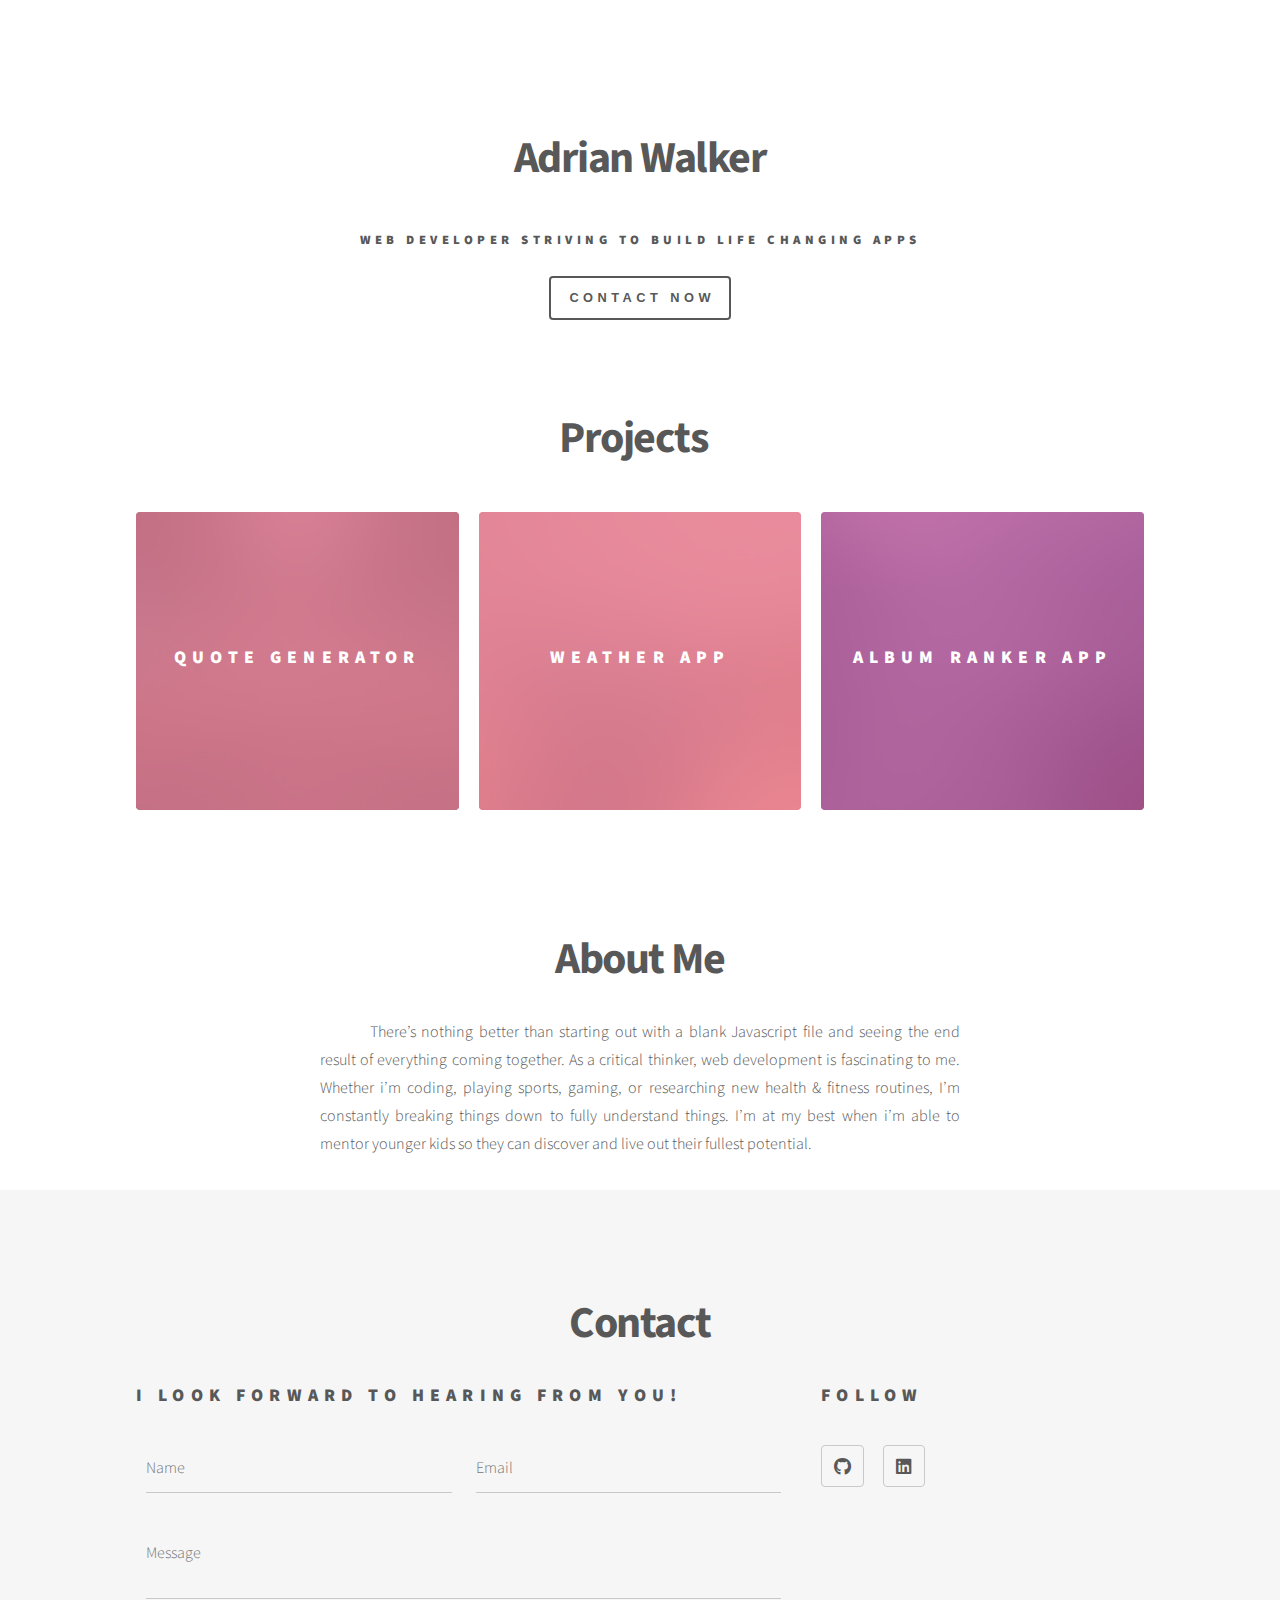
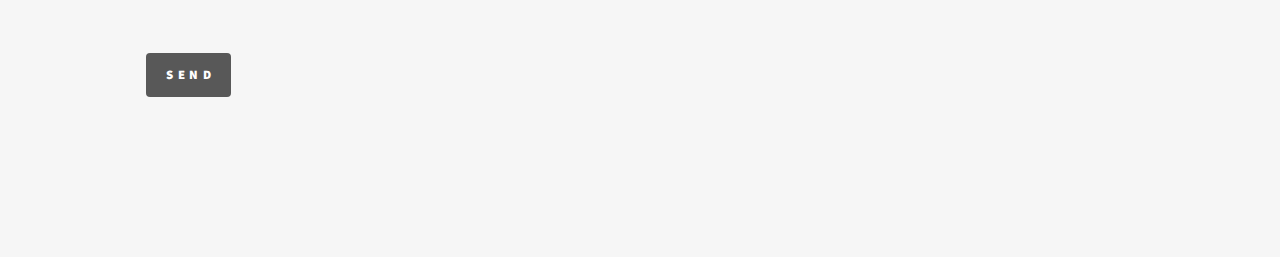
==== commit 25f8a350: "updated portfolio" ====
--- a/index.html
+++ b/index.html
@@ -30,11 +30,7 @@
 								</a> -->
 
 				<!-- Nav -->
-				<nav>
-					<ul>
-						<li><a href="#menu">Menu</a></li>
-					</ul>
-				</nav>
+
 
 			</div>
 		</header>
@@ -53,28 +49,41 @@
 		<div id="main">
 			<div class="inner">
 				<header id="name">
-					<h1>Adrian Walker</h1>
-					<h3>Web Developer | Building better apps to help others live out their fullest potential</h3>
+					<div>
+						<h1>Adrian Walker</h1>
+						<h4>Web Developer Striving To Build Life Changing Apps</h4>
+					</div>
+
 					<button class="contact-button" onclick="window.location.href='#contact-section'">Contact
 						Now</button>
 				</header>
 				<h1 class="projects">Projects</h1>
 				<section class="tiles">
-					<article class="style2">
+
+					<article class="style1">
+						<span class="image">
+							<img src="images/pic03.jpg" alt="" />
+						</span>
+						<a href="weather.html">
+							<h2>Quote Generator</h2>
+							<div class="content">
+								<ul class="ranker">
+									<li>View Now</li>
+								</ul>
+							</div>
+						</a>
+					</article>
+
+
+					<article class="style1">
 						<span class="image">
 							<img src="images/pic01.jpg" alt="" />
 						</span>
-						<a href="exercise-tracker.html">
-							<h2>Exercise Tracker</h2>
+						<a href="weather.html">
+							<h2>Weather App</h2>
 							<div class="content">
 								<ul class="ranker">
-									<li>MongoDB</li>
-									<li>Express</li>
-									<li>React</li>
-									<li>Node</li>
-									<li>Helmet</li>
-									<li>Cors</li>
-									<li>Morgan</li>
+									<li>View Now</li>
 								</ul>
 							</div>
 						</a>
@@ -89,11 +98,7 @@
 							<h2>Album Ranker App</h2>
 							<div class="content">
 								<ul class="ranker">
-									<li>MongoDB</li>
-									<li>Express</li>
-									<li>React</li>
-									<li>Node</li>
-									<li>Morgan</li>
+						<li>View Now</li>
 								</ul>
 							</div>
 						</a>
@@ -103,10 +108,10 @@
 		</div>
 
 		<div>
-			<h1 class="projects">
+			<h1 class="about-me">
 				About Me
 			</h1>
-			<p class="about-me">
+			<p>
 				There’s nothing better than starting out with a blank Javascript file and seeing the end result of
 				everything coming together.
 
@@ -119,9 +124,10 @@
 
 		<!-- Footer -->
 		<footer id="footer">
+			<h1 class="about-me">Contact</h1>
 			<div class="inner">
 				<section id="contact-section">
-					<h2>I Look Forward To Hearing From You</h2>
+					<h2>I Look Forward To Hearing From You!</h2>
 					<form method="post" action="mailto:awalker3365@gmail.com" class="contact-form"
 						enctype="multipart/form-data" name="EmailForm">
 						<div class="fields">
@@ -153,16 +159,15 @@
 						</li>
 						<li><a href="#" class="icon brands style2 fa-dribbble"><span class="label">Dribbble</span></a>
 						</li> -->
-						<li><a href="https://github.com/Adrian-Walker" class="icon brands style2 fa-github"><span
+						<li><a href="https://github.com/Adrian-Walker" class="icon brands style2 fa-github" target="_blank"><span
 									class="label">GitHub</span></a></li>
-						<li><a href="https://www.linkedin.com/in/walker-adrian/"
+						<li><a href="https://www.linkedin.com/in/walker-adrian/" target="_blank"
 								class="icon brands style2 fa-linkedin"><span class="label">500px</span></a></li>
 						<!-- <li><a href="#" class="icon solid style2 fa-phone"><span class="label">Phone</span></a></li> -->
 						<!-- <li><a href="#" class="icon solid style2 fa-envelope"><span class="label">Email</span></a></li> -->
 					</ul>
 				</section>
 				<ul class="copyright">
-					<li>Adrian Walker</li>
 					<li></li>
 				</ul>
 			</div>
--- a/assets/css/main.css
+++ b/assets/css/main.css
@@ -96,6 +96,10 @@
 	vertical-align: baseline;
 }
 
+.pages{
+	text-align: center;
+}
+
 article,
 aside,
 details,
@@ -2702,13 +2706,26 @@
 
 .projects {
 	margin-left: 42%;
-	margin-right: 42%;
-	width: 8em;
+	margin-right: 43%;
+	width: 5em;
+	margin-top: 55px;
 }
 
 .about-me {
+	text-align: center;
 	padding: 20px;
-	margin: 20px;
+	margin: 5px;
+	padding-bottom: 2%;
+}
+
+
+
+p {
+	text-indent: 50px;
+	/* width: 500px; */
+	text-align: justify;
+	padding-left: 25%;
+	padding-right: 25%;
 }
 
 .contact-button {
@@ -2841,11 +2858,17 @@
 .screenshots {
 	border-image: auto;
 	height: 400px;
-	width: 400px;
-	border: 1px bold red;
-}
-
-.projects {}
+	width: 550px;
+	border: 4px solid black;
+}
+
+.screenshots:hover{
+	height: 450px;
+	width: 600px;
+	box-shadow: 10px 10px 10px grey;
+}
+
+/* .projects {} */
 
 .message-sent {
 	margin: auto;
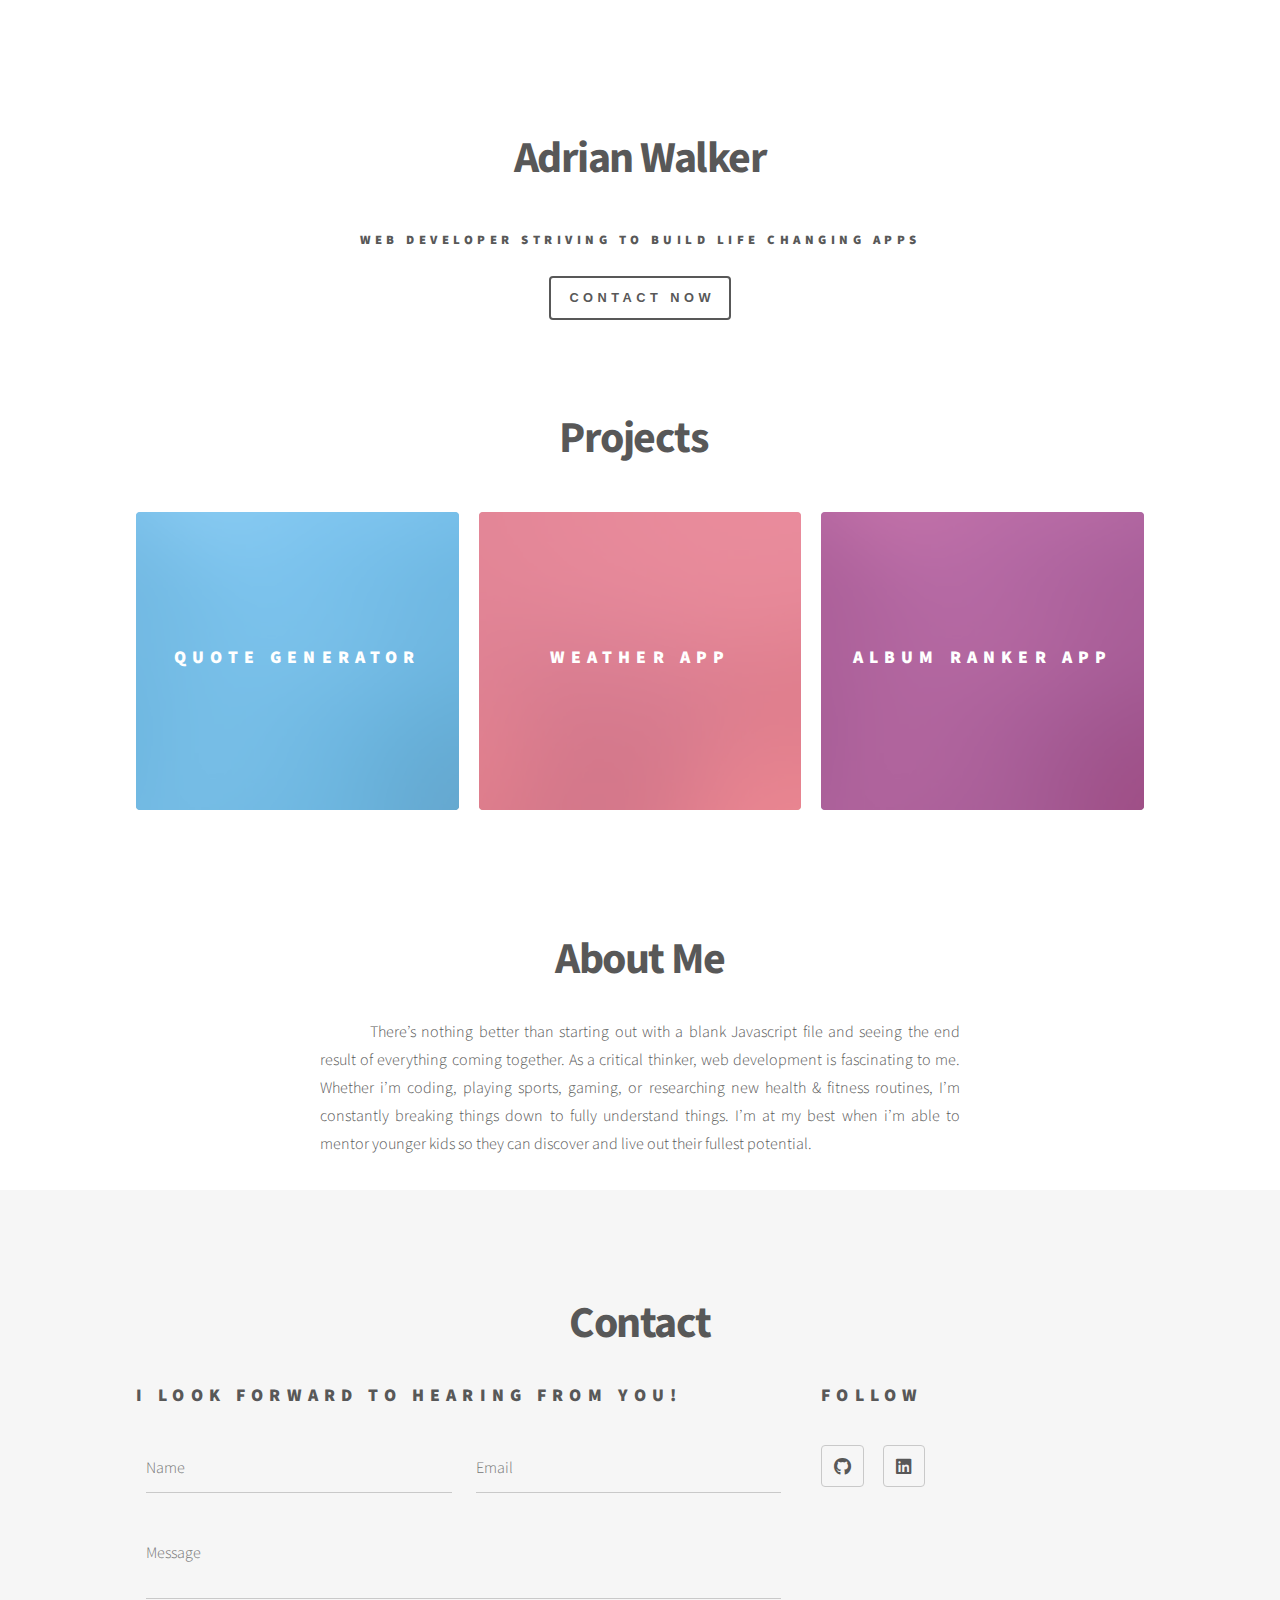
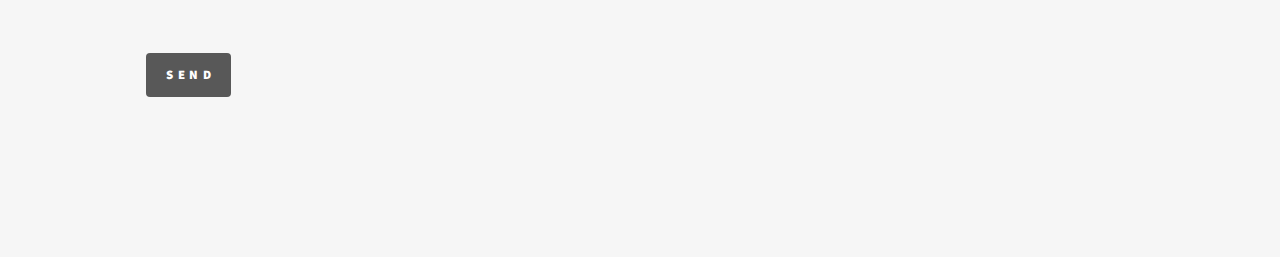
==== commit 8e8d065c: "updated quote generator page" ====
--- a/index.html
+++ b/index.html
@@ -60,11 +60,11 @@
 				<h1 class="projects">Projects</h1>
 				<section class="tiles">
 
-					<article class="style1">
+					<article class="style2">
 						<span class="image">
-							<img src="images/pic03.jpg" alt="" />
+							<img src="images/pic02.jpg" alt="" />
 						</span>
-						<a href="weather.html">
+						<a href="quote-generator.html">
 							<h2>Quote Generator</h2>
 							<div class="content">
 								<ul class="ranker">
